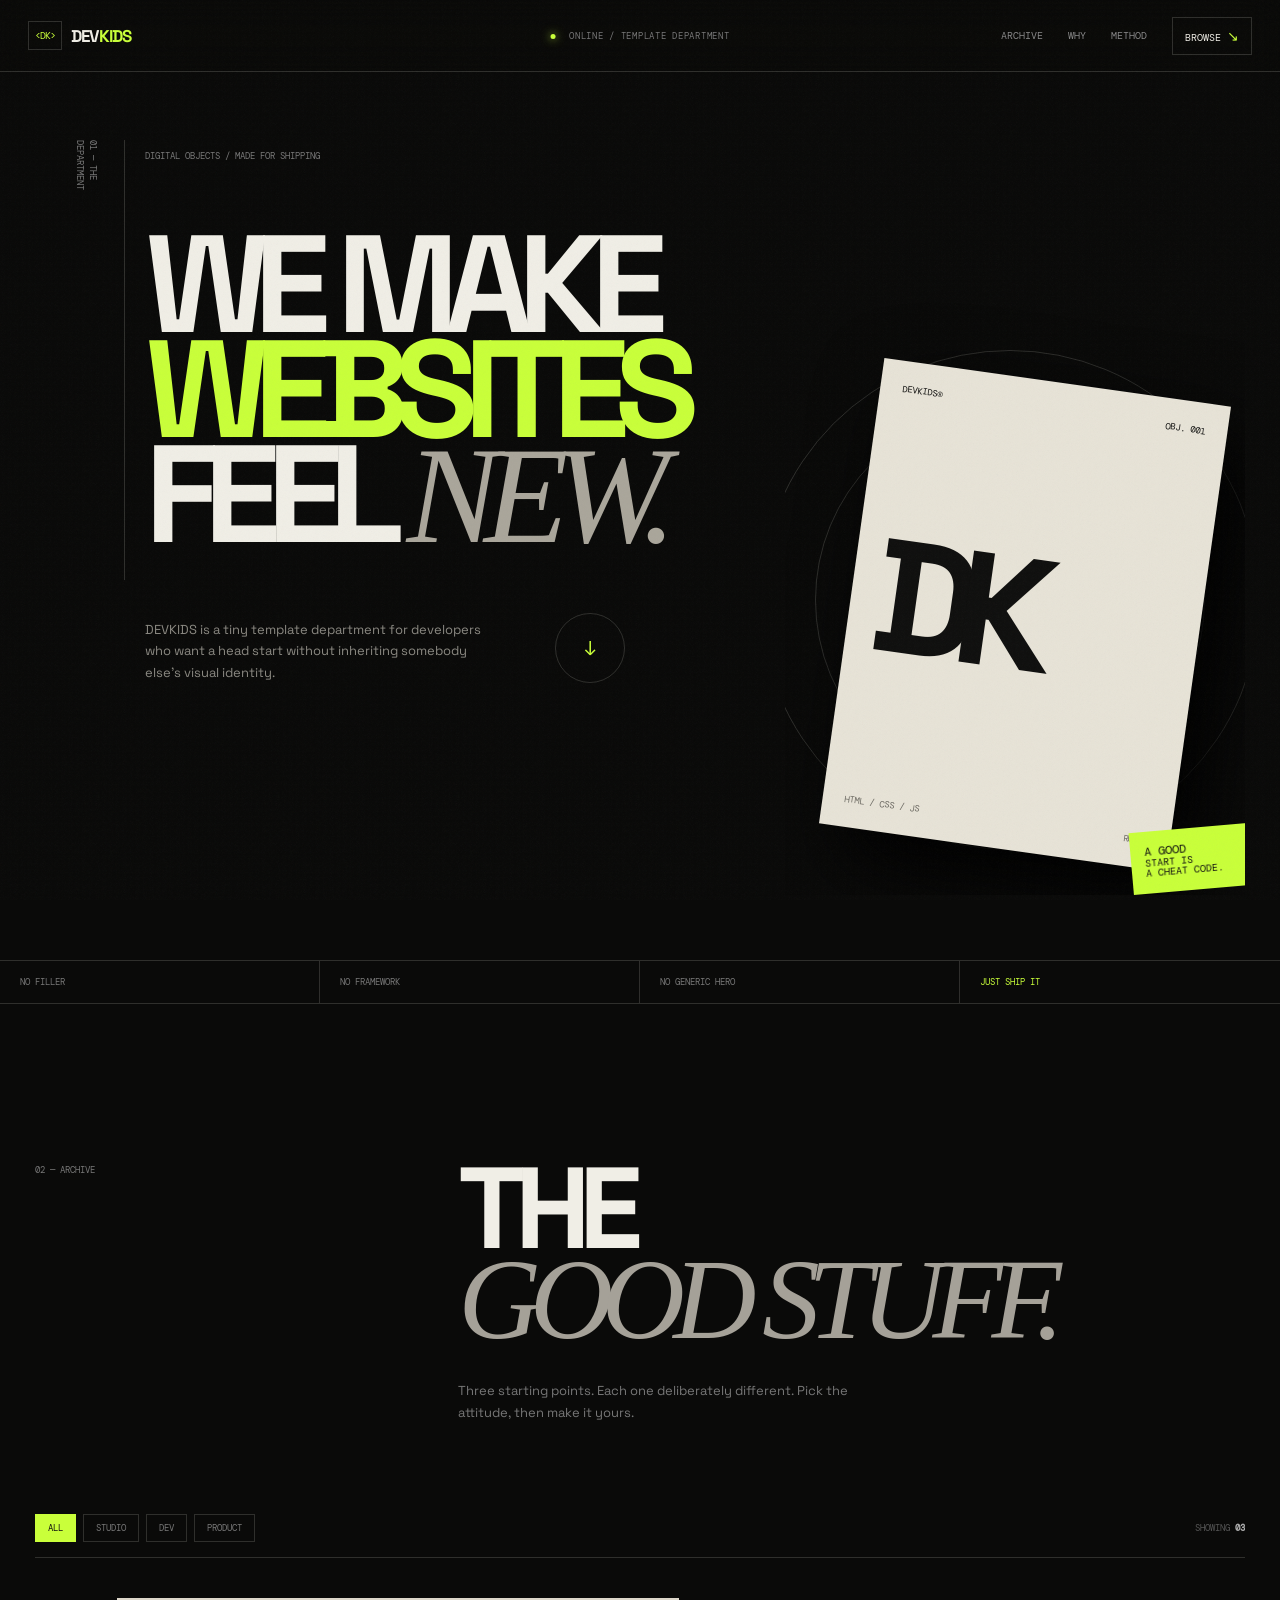
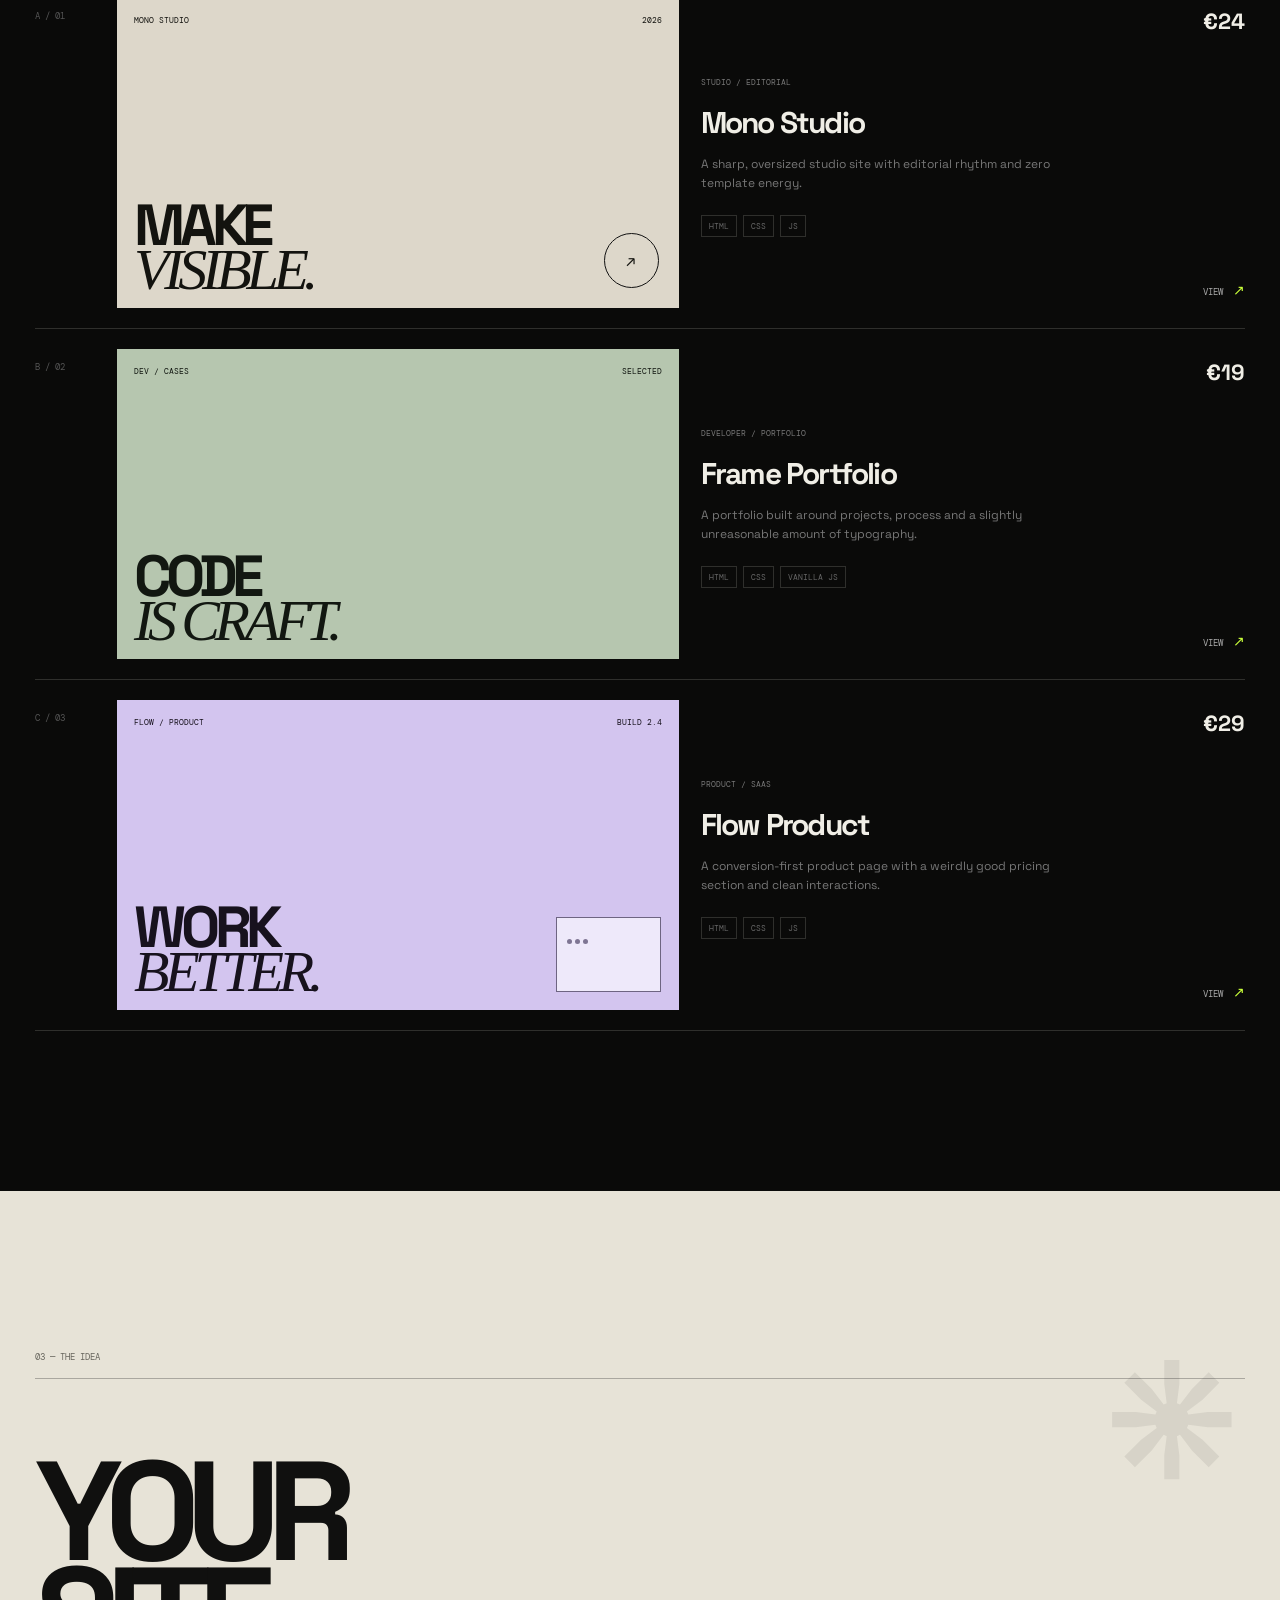
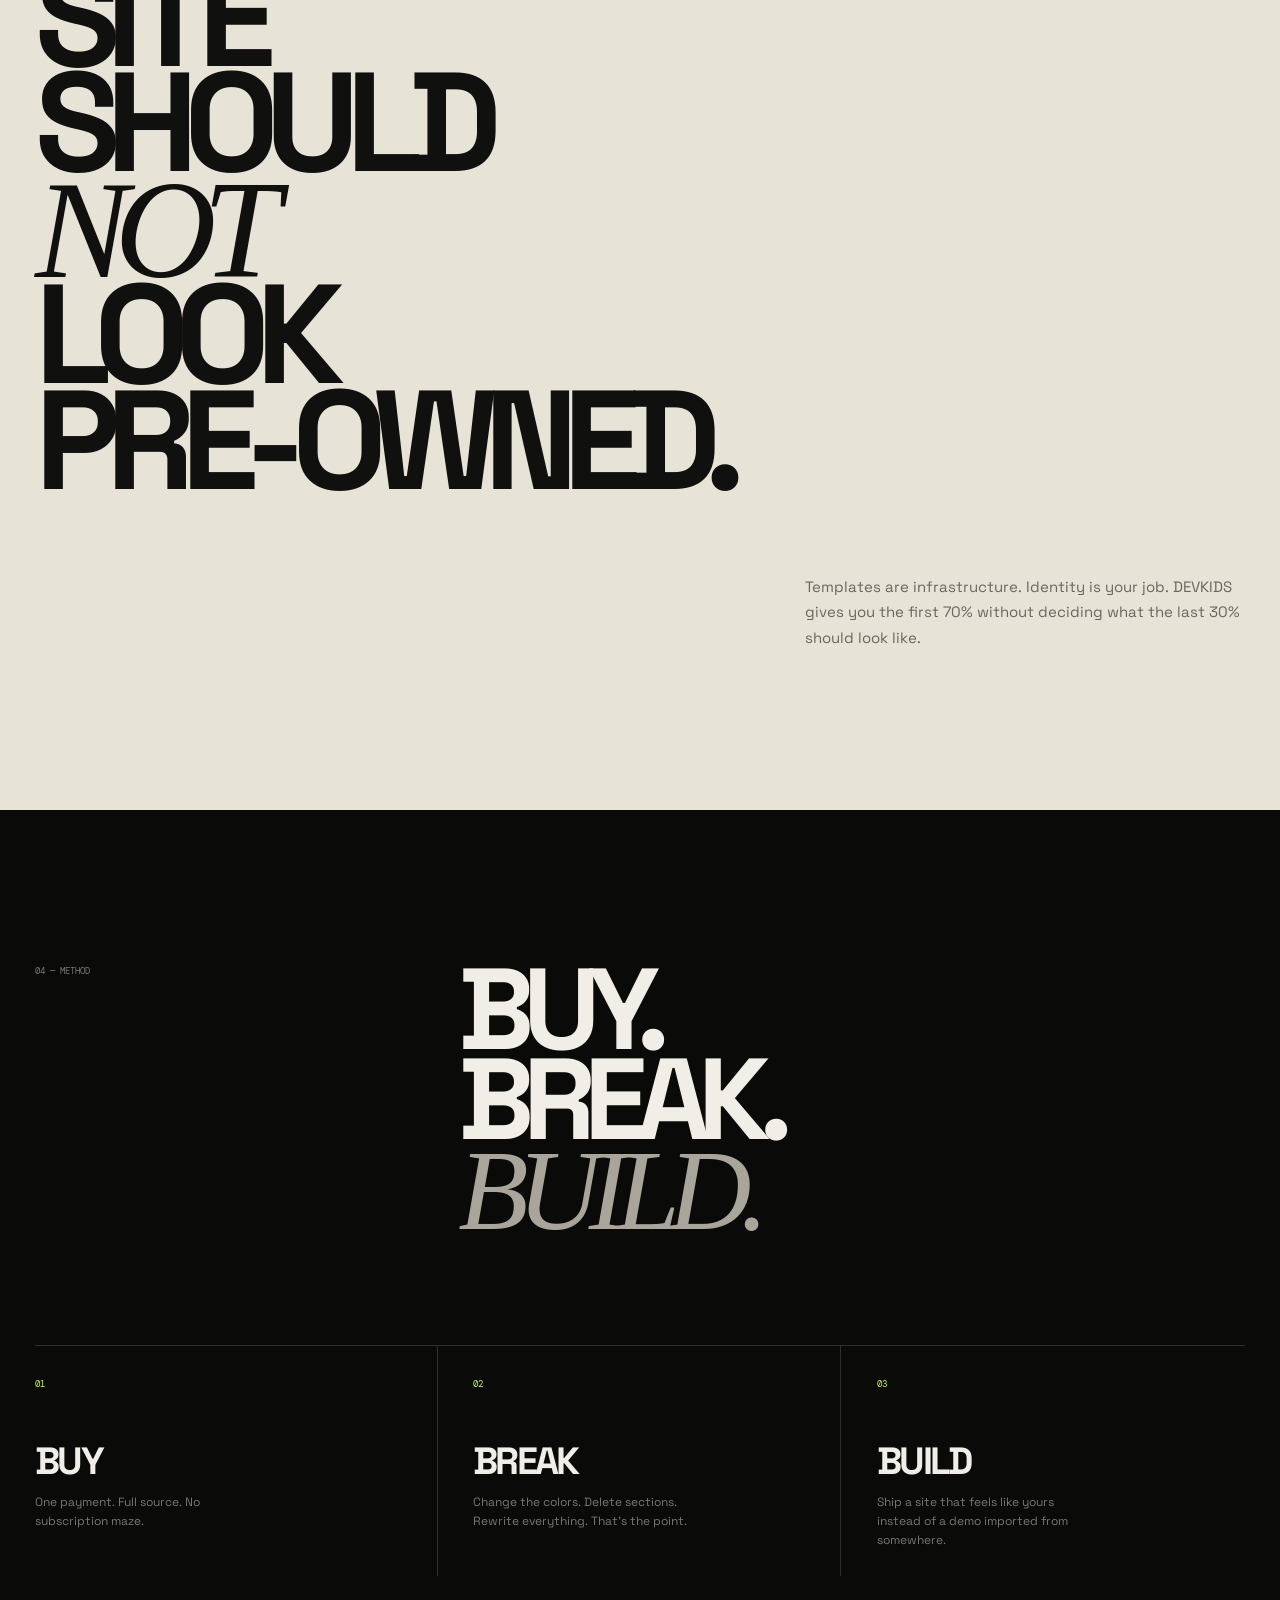
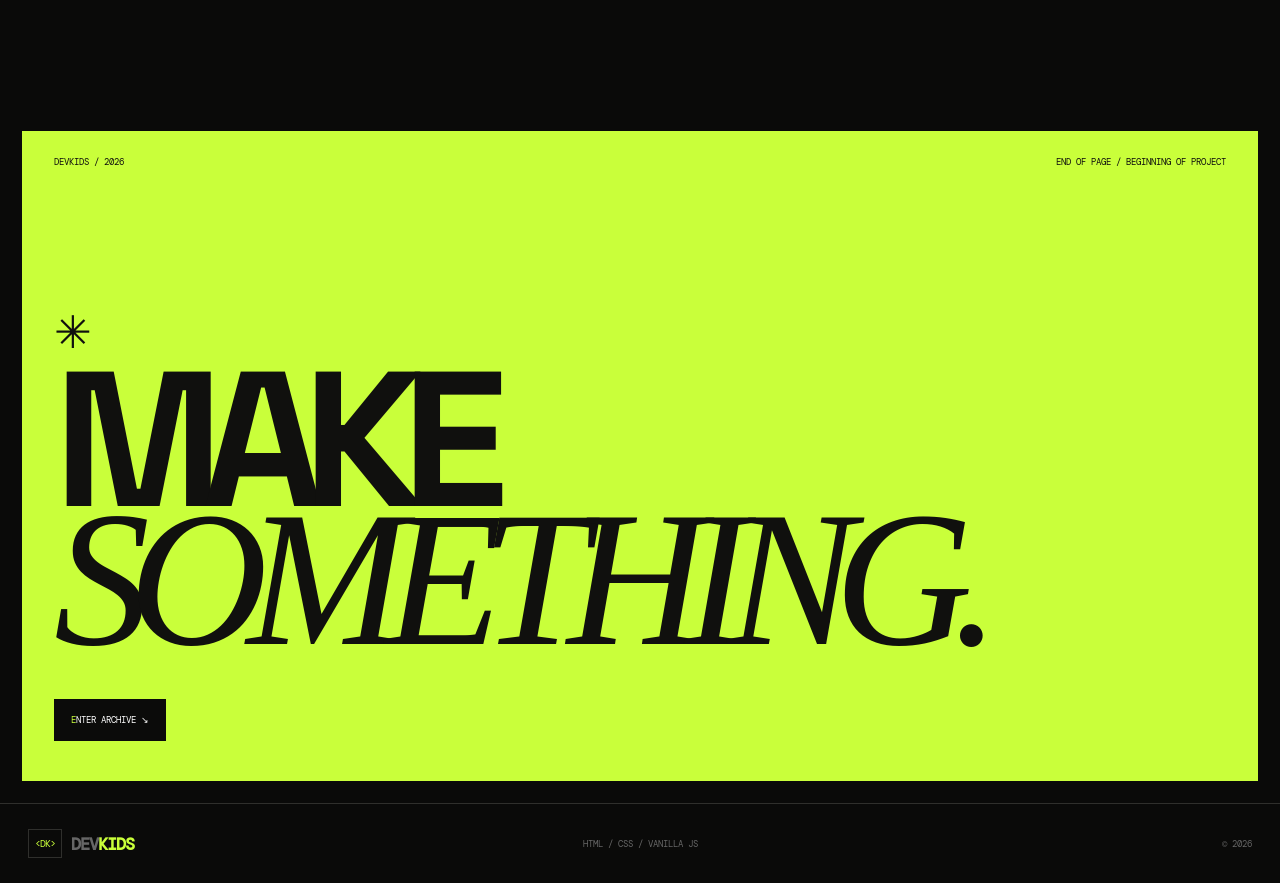
==== index.html @ 5ca88a78 "Apply reveal animation to major page sections" ====
<!doctype html>
<html lang="de">
<head>
  <meta charset="utf-8">
  <meta name="viewport" content="width=device-width,initial-scale=1">
  <meta name="description" content="DEVKIDS — a collection of unusual, ready-to-ship web templates.">
  <meta name="theme-color" content="#0b0b0b">
  <title>DEVKIDS / Template Department</title>
  <link rel="stylesheet" href="style.css">
</head>
<body class="is-booting">
  <div class="page-intro" aria-hidden="true">
    <div class="intro-grid"></div>
    <div class="intro-word">DK</div>
    <div class="intro-line"></div>
    <div class="intro-status">INITIALIZING / 2026</div>
  </div>
  <div class="grain"></div>
  <header class="header">
    <a href="#top" class="brand" aria-label="DEVKIDS">
      <span class="brand-icon">&lt;DK&gt;</span>
      <span>DEV<span>KIDS</span></span>
    </a>
    <div class="header-status"><i></i> ONLINE / TEMPLATE DEPARTMENT</div>
    <button class="menu" aria-label="Menü" aria-expanded="false"><b></b><b></b></button>
    <nav>
      <a href="#archive">Archive</a>
      <a href="#idea">Why</a>
      <a href="#method">Method</a>
      <a class="nav-pill" href="#archive">Browse <span>↘</span></a>
    </nav>
  </header>

  <main id="top">
    <section class="opening">
      <div class="opening-rail">01 — THE<br>DEPARTMENT</div>
      <div class="opening-main">
        <div class="micro reveal">Digital objects / made for shipping</div>
        <h1 class="reveal">WE MAKE<br><span>WEBSITES</span><br>FEEL <em>NEW.</em></h1>
        <div class="opening-bottom reveal">
          <p>DEVKIDS is a tiny template department for developers who want a head start without inheriting somebody else's visual identity.</p>
          <a href="#archive" class="round-arrow" aria-label="Zum Archiv">↓</a>
        </div>
      </div>
      <div class="opening-object reveal">
        <div class="orbit orbit-one"></div><div class="orbit orbit-two"></div>
        <div class="object-card">
          <div class="object-top"><span>DEVKIDS®</span><span>OBJ. 001</span></div>
          <div class="object-symbol">DK</div>
          <div class="object-bottom"><span>HTML / CSS / JS</span><span>READY</span></div>
        </div>
        <span class="object-note">A GOOD<br>START IS<br>A CHEAT CODE.</span>
      </div>
    </section>

    <section class="manifesto-strip reveal">
      <div>NO FILLER</div><div>NO FRAMEWORK</div><div>NO GENERIC HERO</div><div>JUST SHIP IT</div>
    </section>

    <section id="archive" class="archive">
      <div class="archive-head reveal">
        <div class="archive-id">02 — ARCHIVE</div>
        <div><h2>THE<br><em>GOOD STUFF.</em></h2><p>Three starting points. Each one deliberately different. Pick the attitude, then make it yours.</p></div>
      </div>

      <div class="archive-tools reveal">
        <div class="filter-tabs">
          <button class="filter active" data-filter="all">All</button>
          <button class="filter" data-filter="studio">Studio</button>
          <button class="filter" data-filter="dev">Dev</button>
          <button class="filter" data-filter="product">Product</button>
        </div>
        <span class="result-count">SHOWING <b id="count">03</b></span>
      </div>

      <div class="specimen-list">
        <article class="specimen reveal" data-category="studio">
          <div class="specimen-no">A / 01</div>
          <div class="specimen-art art-01">
            <div class="art-ui"><span>MONO STUDIO</span><span>2026</span></div>
            <strong>MAKE<br><i>VISIBLE.</i></strong>
            <div class="art-circle">↗</div>
          </div>
          <div class="specimen-info">
            <span class="category">STUDIO / EDITORIAL</span>
            <h3>Mono Studio</h3>
            <p>A sharp, oversized studio site with editorial rhythm and zero template energy.</p>
            <div class="tech"><span>HTML</span><span>CSS</span><span>JS</span></div>
          </div>
          <div class="specimen-buy"><strong>€24</strong><a href="#" class="view-link">VIEW <span>↗</span></a></div>
        </article>

        <article class="specimen reveal" data-category="dev">
          <div class="specimen-no">B / 02</div>
          <div class="specimen-art art-02">
            <div class="art-ui"><span>DEV / CASES</span><span>SELECTED</span></div>
            <strong>CODE<br><i>IS CRAFT.</i></strong>
            <div class="art-lines"></div>
          </div>
          <div class="specimen-info">
            <span class="category">DEVELOPER / PORTFOLIO</span>
            <h3>Frame Portfolio</h3>
            <p>A portfolio built around projects, process and a slightly unreasonable amount of typography.</p>
            <div class="tech"><span>HTML</span><span>CSS</span><span>VANILLA JS</span></div>
          </div>
          <div class="specimen-buy"><strong>€19</strong><a href="#" class="view-link">VIEW <span>↗</span></a></div>
        </article>

        <article class="specimen reveal" data-category="product">
          <div class="specimen-no">C / 03</div>
          <div class="specimen-art art-03">
            <div class="art-ui"><span>FLOW / PRODUCT</span><span>BUILD 2.4</span></div>
            <strong>WORK<br><i>BETTER.</i></strong>
            <div class="art-window"><span></span><span></span><span></span></div>
          </div>
          <div class="specimen-info">
            <span class="category">PRODUCT / SAAS</span>
            <h3>Flow Product</h3>
            <p>A conversion-first product page with a weirdly good pricing section and clean interactions.</p>
            <div class="tech"><span>HTML</span><span>CSS</span><span>JS</span></div>
          </div>
          <div class="specimen-buy"><strong>€29</strong><a href="#" class="view-link">VIEW <span>↗</span></a></div>
        </article>
      </div>
    </section>

    <section id="idea" class="idea reveal">
      <div class="idea-label">03 — THE IDEA</div>
      <div class="idea-copy">
        <span class="giant-mark">*</span>
        <h2>YOUR<br>SITE<br>SHOULD<br><em>NOT</em><br>LOOK<br>PRE-OWNED.</h2>
        <p>Templates are infrastructure. Identity is your job. DEVKIDS gives you the first 70% without deciding what the last 30% should look like.</p>
      </div>
    </section>

    <section id="method" class="method">
      <div class="method-head reveal"><span>04 — METHOD</span><h2>BUY.<br>BREAK.<br><em>BUILD.</em></h2></div>
      <div class="method-grid">
        <div class="method-item reveal"><span>01</span><h3>BUY</h3><p>One payment. Full source. No subscription maze.</p></div>
        <div class="method-item reveal"><span>02</span><h3>BREAK</h3><p>Change the colors. Delete sections. Rewrite everything. That's the point.</p></div>
        <div class="method-item reveal"><span>03</span><h3>BUILD</h3><p>Ship a site that feels like yours instead of a demo imported from somewhere.</p></div>
      </div>
    </section>

    <section class="last-call reveal">
      <div class="last-top"><span>DEVKIDS / 2026</span><span>END OF PAGE / BEGINNING OF PROJECT</span></div>
      <div class="last-content"><span class="last-star">✳</span><h2>MAKE<br><em>SOMETHING.</em></h2><a href="#archive">ENTER ARCHIVE ↘</a></div>
    </section>
  </main>

  <footer>
    <a href="#top" class="brand"><span class="brand-icon">&lt;DK&gt;</span><span>DEV<span>KIDS</span></span></a>
    <span>HTML / CSS / VANILLA JS</span>
    <span>© 2026</span>
  </footer>
  <script src="script.js"></script>
</body>
</html>
---- style.css ----
@import url('https://fonts.googleapis.com/css2?family=DM+Mono:wght@400;500&family=Space+Grotesk:wght@400;500;600;700&display=swap');
:root{--black:#0a0a09;--white:#f0eee6;--acid:#c9ff3a;--grey:#77766f;--line:rgba(240,238,230,.16);--paper:#e7e3d7}
*{box-sizing:border-box;margin:0;padding:0}html{scroll-behavior:smooth}body{background:var(--black);color:var(--white);font-family:"Space Grotesk",Arial,sans-serif;overflow-x:hidden}::selection{background:var(--acid);color:#080808}a{text-decoration:none;color:inherit}button{font:inherit}
.grain{position:fixed;inset:0;pointer-events:none;z-index:100;opacity:.035;background-image:url("data:image/svg+xml,%3Csvg xmlns='http://www.w3.org/2000/svg' width='180' height='180'%3E%3Cfilter id='x'%3E%3CfeTurbulence baseFrequency='.85' numOctaves='4' stitchTiles='stitch'/%3E%3C/filter%3E%3Crect width='100%25' height='100%25' filter='url(%23x)'/%3E%3C/svg%3E")}
.header{height:72px;position:fixed;top:0;left:0;right:0;z-index:50;display:flex;align-items:center;justify-content:space-between;padding:0 28px;border-bottom:1px solid var(--line);background:rgba(10,10,9,.8);backdrop-filter:blur(16px)}
.brand{display:flex;align-items:center;gap:9px;font-weight:700;font-size:17px;letter-spacing:-.06em}.brand>span>span{color:var(--acid)}.brand-icon{font:10px "DM Mono",monospace;color:var(--acid);border:1px solid var(--line);padding:7px 6px}
.header-status{position:absolute;left:50%;transform:translateX(-50%);font:9px "DM Mono",monospace;color:#777;letter-spacing:.08em}.header-status i{display:inline-block;width:5px;height:5px;border-radius:50%;background:var(--acid);box-shadow:0 0 10px var(--acid);margin-right:8px}
nav{display:flex;gap:25px;align-items:center;font:10px "DM Mono",monospace;text-transform:uppercase}nav a:not(.nav-pill){color:#888}nav a:hover{color:#fff}.nav-pill{border:1px solid var(--line);padding:9px 12px}.nav-pill span{color:var(--acid);font-size:14px}.menu{display:none;background:none;border:0}.menu b{display:block;width:25px;height:1px;background:#fff;margin:6px}
.opening{min-height:960px;max-width:1450px;margin:auto;padding:140px 35px 65px;display:grid;grid-template-columns:90px 1fr 460px;gap:20px;position:relative}
.opening-rail{font:9px/1.5 "DM Mono",monospace;color:#777;writing-mode:vertical-rl;border-right:1px solid var(--line);padding-right:25px;height:440px}
.opening-main{position:relative;z-index:3}.micro{font:9px "DM Mono",monospace;text-transform:uppercase;color:#777;margin:10px 0 70px}.opening h1{font-size:clamp(80px,10.8vw,175px);line-height:.76;letter-spacing:-.105em;font-weight:700}.opening h1 span{color:var(--acid)}.opening h1 em{font-family:Georgia,serif;font-weight:400;color:#aaa69b}.opening-bottom{display:flex;align-items:flex-end;gap:50px;margin-top:65px}.opening-bottom p{max-width:360px;color:#8b8982;font-size:13px;line-height:1.65}.round-arrow{width:70px;height:70px;border:1px solid var(--line);border-radius:50%;display:grid;place-items:center;color:var(--acid);font-size:20px;transition:.3s}.round-arrow:hover{background:var(--acid);color:#111;transform:rotate(-20deg)}
.opening-object{position:relative;align-self:end;height:610px}.object-card{position:absolute;width:350px;height:470px;right:45px;bottom:45px;background:var(--paper);color:#10100f;padding:22px;display:flex;flex-direction:column;justify-content:space-between;transform:rotate(8deg);box-shadow:25px 30px 80px #000;transition:transform .5s}.opening-object:hover .object-card{transform:rotate(2deg) translateY(-10px)}.object-top,.object-bottom{display:flex;justify-content:space-between;font:9px "DM Mono",monospace}.object-bottom{color:#6c6a62}.object-symbol{font-size:160px;font-weight:700;line-height:.75;letter-spacing:-.15em}.orbit{position:absolute;border:1px solid var(--line);border-radius:50%;left:30px;top:120px;animation:spin 16s linear infinite}.orbit-one{width:390px;height:390px}.orbit-two{width:500px;height:500px;left:-25px;top:65px;animation-direction:reverse;animation-duration:25s}.object-note{position:absolute;right:-5px;bottom:5px;background:var(--acid);color:#111;padding:14px;font:10px/1.05 "DM Mono",monospace;transform:rotate(-5deg);z-index:3}.object-note::first-line{font-size:12px}
@keyframes spin{to{transform:rotate(360deg)}}
.manifesto-strip{border-top:1px solid var(--line);border-bottom:1px solid var(--line);display:grid;grid-template-columns:repeat(4,1fr);font:9px "DM Mono",monospace;color:#777}.manifesto-strip div{padding:15px 20px;border-right:1px solid var(--line)}.manifesto-strip div:last-child{border:0;color:var(--acid)}
.archive{padding:160px 35px;max-width:1370px;margin:auto}.archive-head{display:grid;grid-template-columns:1fr 2fr;gap:30px}.archive-id{font:9px "DM Mono",monospace;color:#777}.archive-head h2{font-size:clamp(65px,9vw,130px);line-height:.78;letter-spacing:-.1em}.archive-head h2 em{font-family:Georgia,serif;font-weight:400;color:#a5a198}.archive-head p{color:#777;max-width:400px;margin-top:35px;font-size:13px;line-height:1.7}.archive-tools{display:flex;justify-content:space-between;align-items:center;margin:90px 0 20px;border-bottom:1px solid var(--line);padding-bottom:15px}.filter-tabs{display:flex;gap:7px}.filter{background:none;border:1px solid var(--line);color:#777;padding:7px 12px;font:9px "DM Mono",monospace;text-transform:uppercase;cursor:pointer}.filter.active,.filter:hover{background:var(--acid);border-color:var(--acid);color:#111}.result-count{font:9px "DM Mono",monospace;color:#555}.result-count b{color:#aaa}
.specimen{display:grid;grid-template-columns:60px 1.3fr 1fr 90px;gap:22px;padding:20px 0;border-bottom:1px solid var(--line);align-items:center;transition:.35s}.specimen:hover{padding-left:12px;background:rgba(255,255,255,.025)}.specimen.hidden{display:none}.specimen-no{font:9px "DM Mono",monospace;color:#555;align-self:start;padding-top:12px}
.specimen-art{height:310px;padding:17px;position:relative;overflow:hidden;display:flex;flex-direction:column;justify-content:space-between;transition:.4s}.specimen:hover .specimen-art{transform:rotate(-1deg) scale(.99)}.art-ui{display:flex;justify-content:space-between;font:8px "DM Mono",monospace}.specimen-art strong{font-size:58px;line-height:.75;letter-spacing:-.09em}.specimen-art strong i{font-family:Georgia,serif;font-weight:400}.art-01{background:#ddd7ca;color:#13130f}.art-02{background:#b6c6af;color:#121711}.art-03{background:#d3c5ef;color:#17121d}.art-circle{position:absolute;right:20px;bottom:20px;border:1px solid #111;border-radius:50%;width:55px;height:55px;display:grid;place-items:center}.art-lines{position:absolute;inset:0;background:linear-gradient(90deg,transparent 49.8%,rgba(0,0,0,.15) 50%,transparent 50.2%),linear-gradient(transparent 49.8%,rgba(0,0,0,.15) 50%,transparent 50.2%);background-size:70px 70px}.art-window{position:absolute;right:18px;bottom:18px;width:105px;height:75px;border:1px solid #6e6582;background:#eee9fa;padding:10px}.art-window span{display:inline-block;width:5px;height:5px;border-radius:50%;background:#7e7593;margin-right:3px}
.specimen-info{padding-right:30px}.category{font:8px "DM Mono",monospace;color:#777}.specimen-info h3{font-size:30px;letter-spacing:-.06em;margin:13px 0}.specimen-info p{font-size:12px;line-height:1.6;color:#777;max-width:350px}.tech{display:flex;gap:6px;margin-top:22px}.tech span{border:1px solid var(--line);padding:5px 7px;color:#666;font:8px "DM Mono",monospace}.specimen-buy{height:100%;display:flex;flex-direction:column;justify-content:space-between;align-items:flex-end;padding:9px 0}.specimen-buy strong{font-size:22px}.view-link{font:9px "DM Mono",monospace;color:#aaa}.view-link span{color:var(--acid);font-size:14px;margin-left:5px}
.idea{background:var(--paper);color:#10100f;padding:160px max(35px,calc((100vw - 1300px)/2));position:relative;overflow:hidden}.idea-label{font:9px "DM Mono",monospace;color:#68665e;border-bottom:1px solid #aaa79f;padding-bottom:15px}.idea-copy{position:relative;padding-top:80px}.giant-mark{position:absolute;right:0;top:10px;font-size:280px;line-height:.5;opacity:.07}.idea h2{font-size:clamp(70px,11vw,160px);line-height:.75;letter-spacing:-.1em}.idea h2 em{font-family:Georgia,serif;font-weight:400}.idea p{font-size:15px;line-height:1.7;color:#69665e;max-width:440px;margin:80px 0 0 auto}
.method{max-width:1370px;margin:auto;padding:155px 35px}.method-head{display:grid;grid-template-columns:1fr 2fr;gap:30px}.method-head>span{font:9px "DM Mono",monospace;color:#777}.method h2{font-size:clamp(65px,9vw,125px);line-height:.78;letter-spacing:-.1em}.method h2 em{font-family:Georgia,serif;font-weight:400;color:#aaa59a}.method-grid{display:grid;grid-template-columns:repeat(3,1fr);margin-top:110px;border-top:1px solid var(--line)}.method-item{padding:25px 35px 25px 0;border-right:1px solid var(--line);min-height:220px}.method-item:not(:first-child){padding-left:35px}.method-item:last-child{border:0}.method-item>span{font:9px "DM Mono",monospace;color:var(--acid)}.method-item h3{font-size:38px;margin:45px 0 8px;letter-spacing:-.07em}.method-item p{color:#777;font-size:12px;line-height:1.6;max-width:220px}
.last-call{margin:0 22px 22px;background:var(--acid);color:#10100e;min-height:650px;padding:25px 32px;position:relative;overflow:hidden}.last-top{display:flex;justify-content:space-between;font:9px "DM Mono",monospace}.last-content{position:absolute;left:32px;bottom:40px}.last-star{font-size:45px}.last-call h2{font-size:clamp(90px,15vw,215px);line-height:.72;letter-spacing:-.11em;margin:10px 0 50px}.last-call h2 em{font-family:Georgia,serif;font-weight:400}.last-content a{display:inline-block;background:#0b0b0a;color:#fff;padding:15px 17px;font:9px "DM Mono",monospace}.last-content a::first-letter{color:var(--acid)}
footer{border-top:1px solid var(--line);display:grid;grid-template-columns:1fr 1fr 1fr;padding:25px 28px;font:9px "DM Mono",monospace;color:#666;align-items:center}footer>span{text-align:center}footer>span:last-child{text-align:right}
.reveal{opacity:0;transform:translateY(24px);transition:opacity .8s ease,transform .8s ease}.reveal.visible{opacity:1;transform:none}
@media(pointer:fine){body::after{content:"";position:fixed;width:240px;height:240px;border-radius:50%;pointer-events:none;z-index:2;left:var(--mx,-300px);top:var(--my,-300px);transform:translate(-50%,-50%);background:radial-gradient(circle,rgba(201,255,58,.07),transparent 68%)}}
@media(max-width:900px){.header-status{display:none}.menu{display:block}.header nav{display:none}.header.open nav{position:absolute;top:72px;left:0;right:0;background:#0a0a09;border-bottom:1px solid var(--line);display:flex;flex-direction:column;align-items:flex-start;padding:20px 28px}.opening{grid-template-columns:55px 1fr;min-height:1000px}.opening-object{grid-column:2;position:absolute;right:0;bottom:90px;width:390px;height:490px;transform:scale(.8);transform-origin:right bottom}.opening h1{font-size:13vw}.specimen{grid-template-columns:35px 1fr 100px}.specimen-art{grid-column:2;height:270px}.specimen-info{grid-column:2}.specimen-buy{grid-column:3;grid-row:1 / span 2}.archive-head,.method-head{grid-template-columns:1fr}.idea{padding-left:35px;padding-right:35px}.method-grid{grid-template-columns:1fr}.method-item{border-right:0;border-bottom:1px solid var(--line);padding-left:0!important}.method-item:last-child{border-bottom:0}}
@media(max-width:600px){.header{padding:0 17px}.opening{padding:110px 17px 40px;grid-template-columns:1fr;min-height:930px}.opening-rail{display:none}.opening h1{font-size:20vw}.micro{margin-bottom:55px}.opening-bottom{margin-top:50px;gap:20px}.opening-bottom p{font-size:12px}.round-arrow{width:58px;height:58px;flex:0 0 auto}.opening-object{right:-65px;bottom:65px;transform:scale(.58)}.manifesto-strip{grid-template-columns:1fr 1fr}.manifesto-strip div{border-bottom:1px solid var(--line)}.archive{padding:105px 17px}.archive-head h2{font-size:20vw}.archive-tools{margin-top:65px}.filter{padding:7px 9px}.specimen{grid-template-columns:25px 1fr}.specimen-art{grid-column:2;height:225px}.specimen-info{grid-column:2;padding:15px 0 0}.specimen-buy{grid-column:2;grid-row:auto;display:flex;flex-direction:row;align-items:center;padding:17px 0}.specimen-buy a{margin-left:auto}.specimen-art strong{font-size:44px}.idea{padding:100px 17px}.idea h2{font-size:19vw}.idea p{margin-top:55px}.method{padding:100px 17px}.method h2{font-size:20vw}.method-grid{margin-top:70px}.last-call{margin:0 10px 10px;min-height:540px;padding:20px 17px}.last-top{font-size:7px}.last-content{left:17px;bottom:30px}.last-call h2{font-size:22vw}.last-star{font-size:30px}footer{grid-template-columns:1fr;gap:17px;padding:25px 17px}footer>span{text-align:left}footer>span:last-child{text-align:left}}


/* cinematic entrance */
body{transition:background-color .2s ease}
.page-intro{position:fixed;inset:0;z-index:200;background:#0a0a09;color:var(--white);display:grid;place-items:center;overflow:hidden;transition:opacity 1s cubic-bezier(.22,1,.36,1),visibility 1s}
.intro-grid{position:absolute;inset:0;background-image:linear-gradient(var(--line) 1px,transparent 1px),linear-gradient(90deg,var(--line) 1px,transparent 1px);background-size:70px 70px;opacity:.18;transform:scale(1.2)}
.intro-word{font-size:clamp(150px,28vw,430px);font-weight:700;letter-spacing:-.14em;line-height:.7;color:var(--acid);transform:scale(1.35);filter:blur(22px);opacity:0;animation:introWord 1.45s cubic-bezier(.16,1,.3,1) .05s forwards}
.intro-line{position:absolute;width:0;height:1px;background:var(--acid);left:0;top:50%;animation:introLine 1.1s cubic-bezier(.77,0,.18,1) .25s forwards}
.intro-status{position:absolute;bottom:30px;left:30px;font:9px "DM Mono",monospace;color:#777;letter-spacing:.1em;opacity:0;animation:introStatus .7s ease .45s forwards}
body.is-booting>main,body.is-booting>header,body.is-booting>footer{opacity:0;filter:blur(34px);transform:scale(1.08);transform-origin:50% 40%}
body.is-ready>main,body.is-ready>header,body.is-ready>footer{opacity:1;filter:blur(0);transform:scale(1);transition:opacity 1.35s cubic-bezier(.16,1,.3,1),filter 1.55s cubic-bezier(.16,1,.3,1),transform 1.65s cubic-bezier(.16,1,.3,1)}
body.is-ready .page-intro{opacity:0;visibility:hidden;pointer-events:none}
@keyframes introWord{0%{opacity:0;transform:scale(1.35);filter:blur(22px)}45%{opacity:1;filter:blur(5px)}100%{opacity:1;transform:scale(1);filter:blur(0)}}
@keyframes introLine{0%{width:0;opacity:0}30%{opacity:1}100%{width:100%;opacity:.7}}
@keyframes introStatus{to{opacity:1}}
@media(prefers-reduced-motion:reduce){
  .page-intro,.intro-word,.intro-line,.intro-status{animation:none!important;transition:none!important}
  .intro-word{opacity:1;transform:none;filter:none}.intro-line{width:100%;opacity:.7}
  body.is-booting>main,body.is-booting>header,body.is-booting>footer{opacity:1;filter:none;transform:none}
}

/* scroll reveal: blur + depth + soft mask */
.reveal{opacity:0;transform:translate3d(0,90px,0) scale(.94);filter:blur(28px) brightness(.7);clip-path:inset(10% 0 0 0);will-change:opacity,transform,filter,clip-path;transition:opacity 1.15s cubic-bezier(.16,1,.3,1),transform 1.25s cubic-bezier(.16,1,.3,1),filter 1.35s cubic-bezier(.16,1,.3,1),clip-path 1.25s cubic-bezier(.16,1,.3,1)}
.reveal.visible{opacity:1;transform:translate3d(0,0,0) scale(1);filter:blur(0) brightness(1);clip-path:inset(0 0 0 0)}
@media(prefers-reduced-motion:reduce){.reveal,.reveal.visible{opacity:1;transform:none;filter:none;clip-path:none;transition:none}}
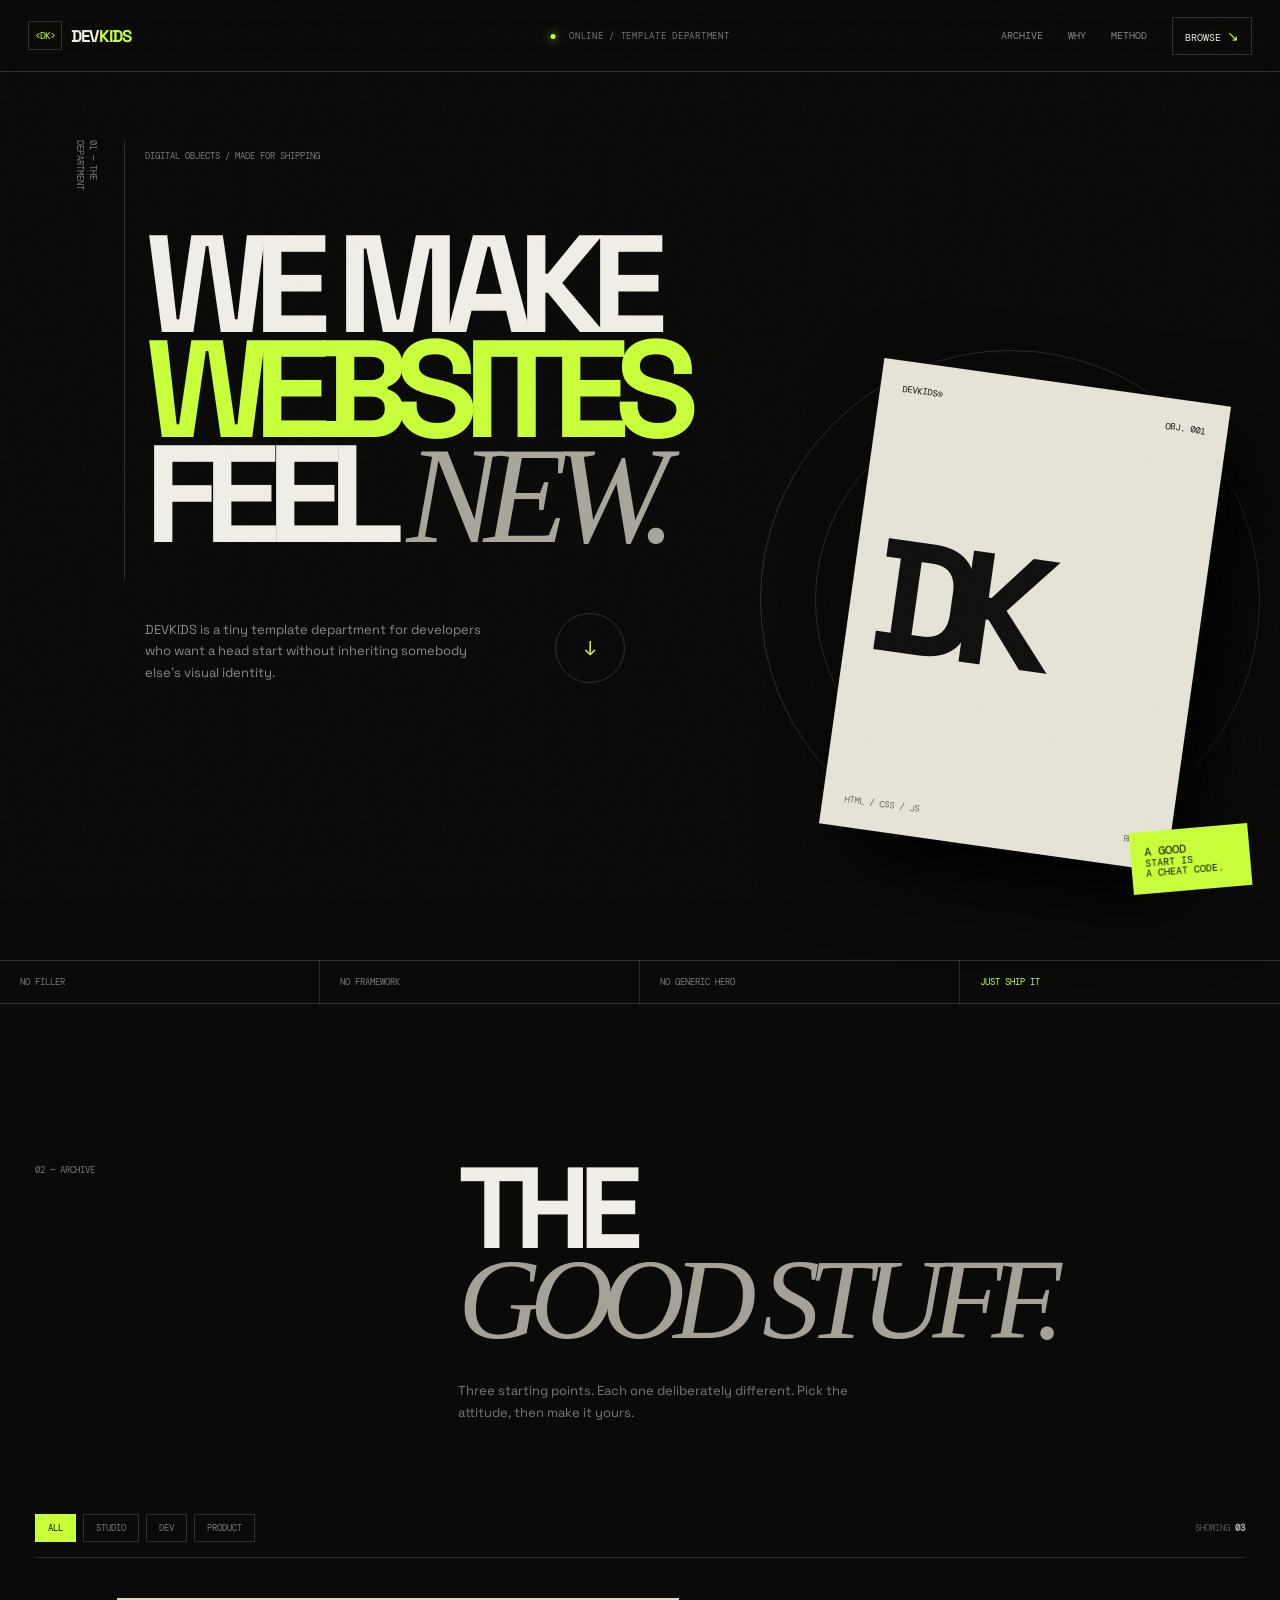
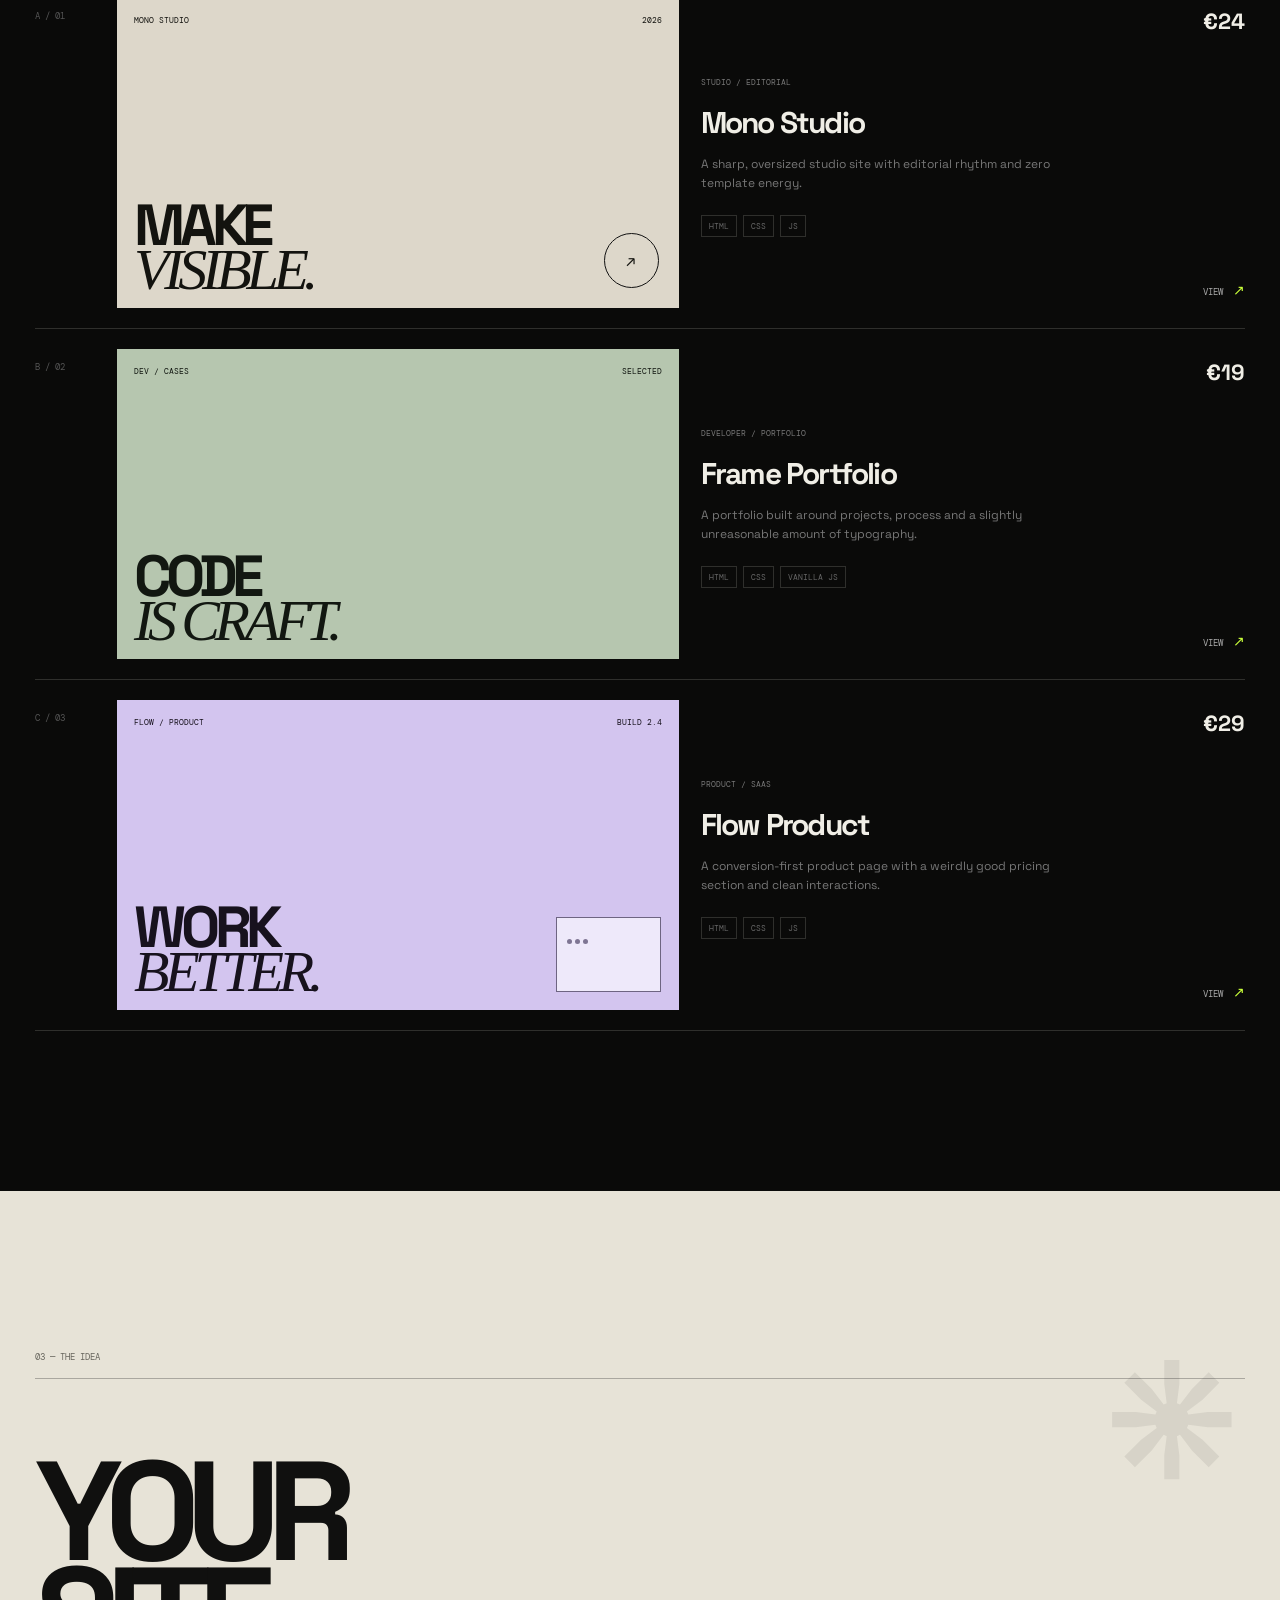
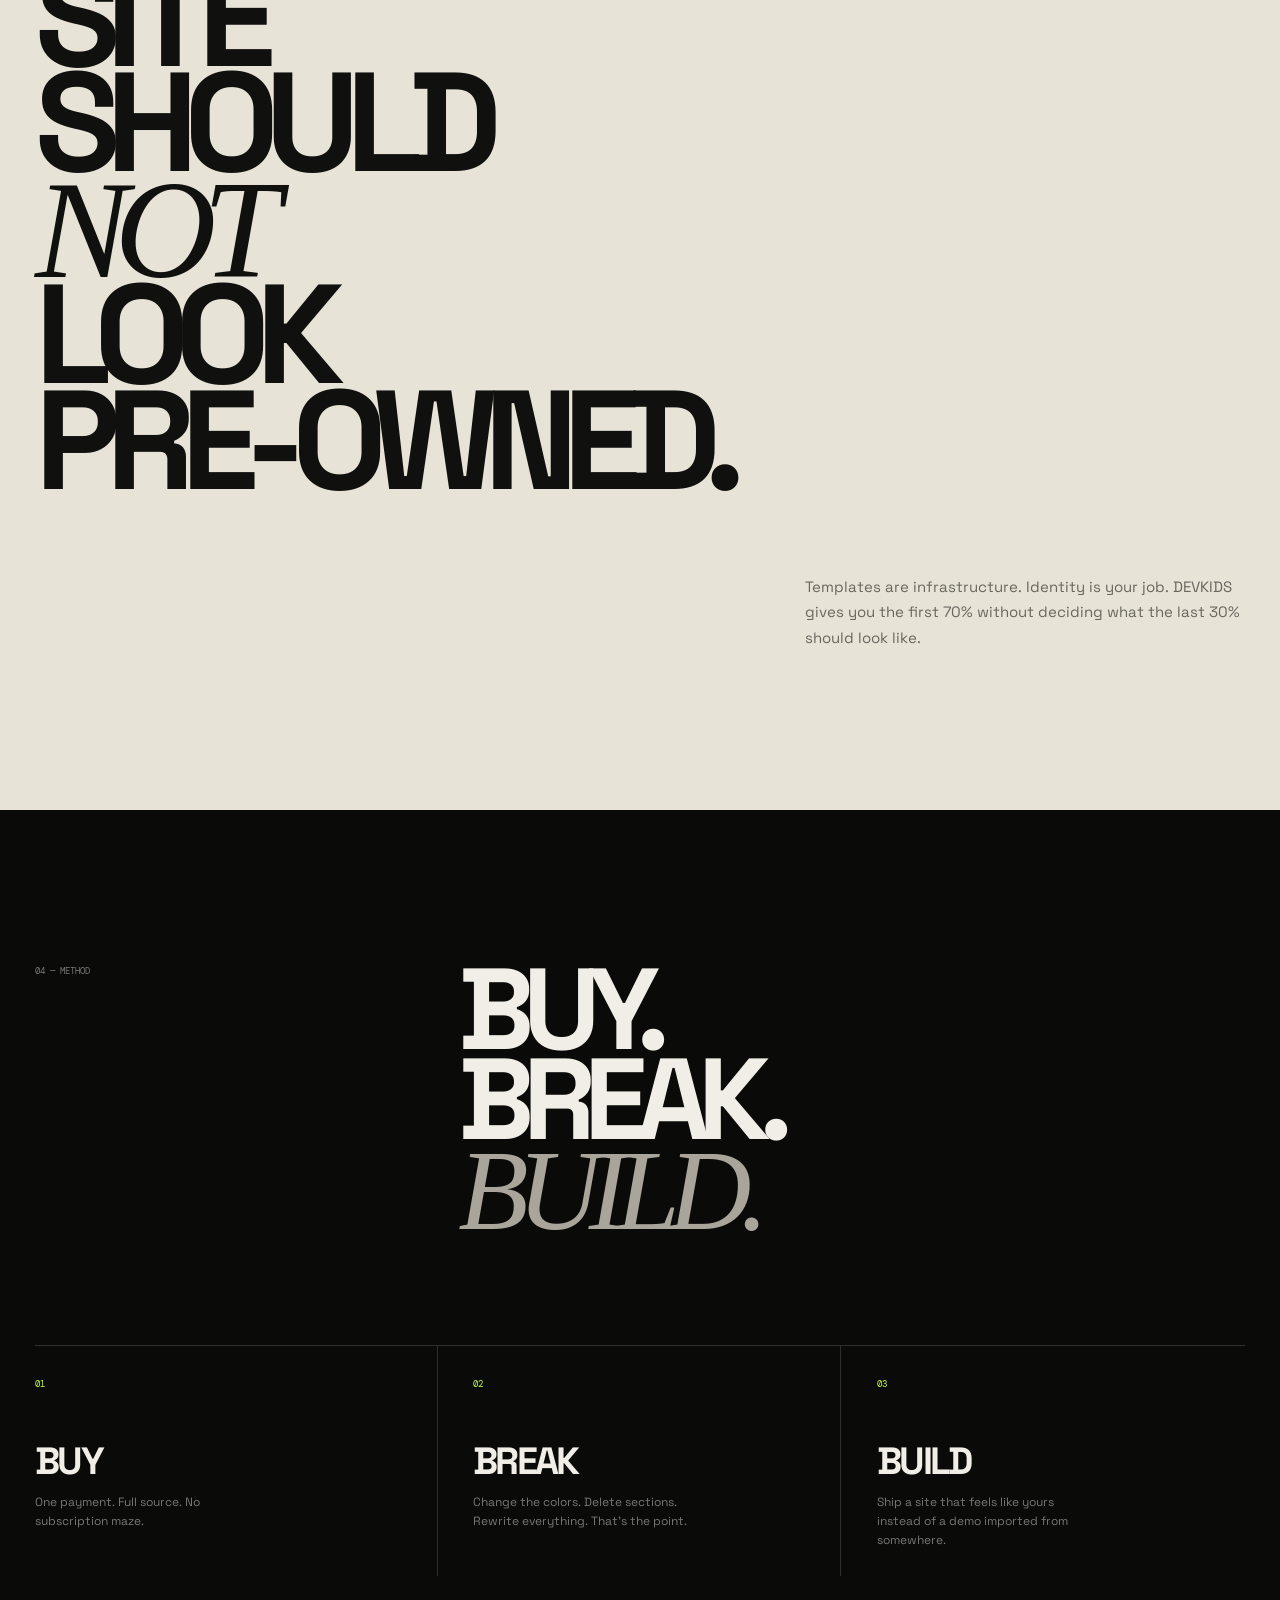
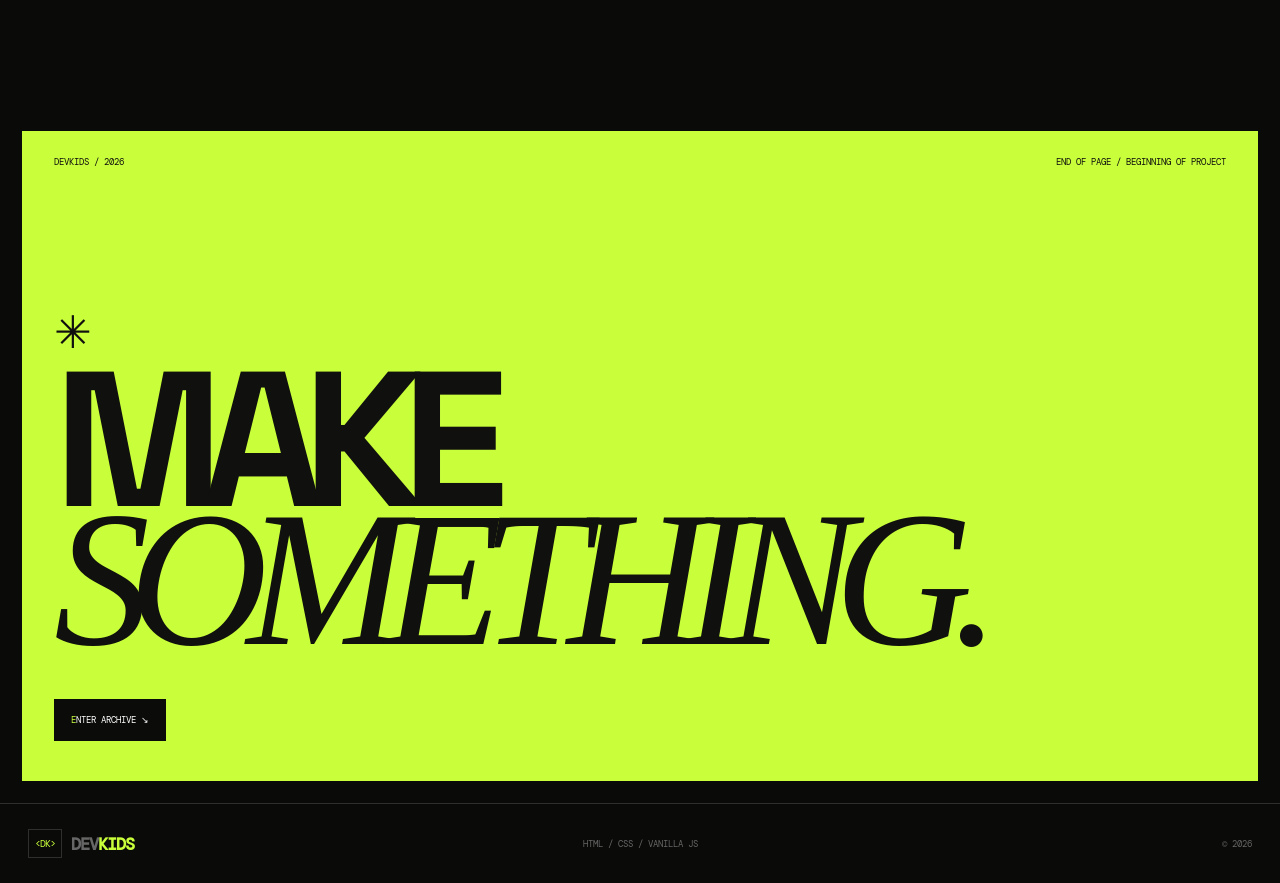
==== commit 520557bc: "Bust stylesheet cache after blur removal" ====
--- a/index.html
+++ b/index.html
@@ -6,7 +6,7 @@
   <meta name="description" content="DEVKIDS — a collection of unusual, ready-to-ship web templates.">
   <meta name="theme-color" content="#0b0b0b">
   <title>DEVKIDS / Template Department</title>
-  <link rel="stylesheet" href="style.css">
+  <link rel="stylesheet" href="style.css?v=20261006-2">
 </head>
 <body class="is-booting">
   <div class="page-intro" aria-hidden="true">
@@ -153,6 +153,6 @@
     <span>HTML / CSS / VANILLA JS</span>
     <span>© 2026</span>
   </footer>
-  <script src="script.js"></script>
+  <script src="script.js?v=20261006-3"></script>
 </body>
 </html>
--- a/style.css
+++ b/style.css
@@ -49,3 +49,496 @@
 .reveal{opacity:0;transform:translate3d(0,90px,0) scale(.94);filter:blur(28px) brightness(.7);clip-path:inset(10% 0 0 0);will-change:opacity,transform,filter,clip-path;transition:opacity 1.15s cubic-bezier(.16,1,.3,1),transform 1.25s cubic-bezier(.16,1,.3,1),filter 1.35s cubic-bezier(.16,1,.3,1),clip-path 1.25s cubic-bezier(.16,1,.3,1)}
 .reveal.visible{opacity:1;transform:translate3d(0,0,0) scale(1);filter:blur(0) brightness(1);clip-path:inset(0 0 0 0)}
 @media(prefers-reduced-motion:reduce){.reveal,.reveal.visible{opacity:1;transform:none;filter:none;clip-path:none;transition:none}}
+
+
+/* guaranteed cinematic reveal */
+html.cinematic-ready .reveal{
+  opacity:0;
+  visibility:hidden;
+  transform:translate3d(0,80px,0) scale(.94);
+  filter:blur(30px);
+}
+html.cinematic-ready .reveal.revealed{
+  visibility:visible;
+  animation:devkidsReveal 1.35s cubic-bezier(.16,1,.3,1) both;
+}
+@keyframes devkidsReveal{
+  0%{
+    opacity:0;
+    transform:translate3d(0,80px,0) scale(.94);
+    filter:blur(30px);
+  }
+  45%{
+    opacity:.72;
+    filter:blur(11px);
+  }
+  100%{
+    opacity:1;
+    transform:translate3d(0,0,0) scale(1);
+    filter:blur(0);
+  }
+}
+html.cinematic-ready .page-intro{
+  animation:introFadeOut 1.25s cubic-bezier(.16,1,.3,1) .15s both;
+}
+@keyframes introFadeOut{
+  0%{opacity:1;filter:blur(0);transform:scale(1)}
+  100%{opacity:0;filter:blur(18px);transform:scale(1.06);visibility:hidden}
+}
+@media(prefers-reduced-motion:reduce){
+  html.cinematic-ready .reveal,
+  html.cinematic-ready .reveal.revealed{
+    opacity:1;visibility:visible;transform:none;filter:none;animation:none;
+  }
+}
+
+
+/* mobile viewport lock */
+html{
+  width:100%;
+  max-width:100%;
+  overflow-x:clip;
+}
+body{
+  width:100%;
+  max-width:100%;
+  overflow-x:clip;
+}
+main,
+section,
+header,
+footer{
+  max-width:100%;
+}
+.opening,
+.opening-main,
+.archive,
+.archive-head,
+.method,
+.method-head,
+.specimen,
+.idea,
+.last-call{
+  min-width:0;
+}
+.opening-main{
+  overflow:visible;
+}
+@media(max-width:600px){
+  .opening{
+    width:100%;
+    max-width:100vw;
+    overflow:hidden;
+  }
+  .opening-main{
+    width:100%;
+    max-width:100%;
+    min-width:0;
+  }
+  .opening h1{
+    max-width:100%;
+    overflow-wrap:normal;
+    word-break:normal;
+  }
+  .opening-object{
+    max-width:100vw;
+    overflow:visible;
+    pointer-events:none;
+  }
+  .object-card{
+    max-width:350px;
+  }
+  .archive-head>div,
+  .specimen-info,
+  .method-head>h2,
+  .idea-copy{
+    min-width:0;
+  }
+  .last-call{
+    max-width:calc(100vw - 20px);
+  }
+}
+
+
+/* final mobile overflow fix */
+html,
+body{
+  width:100%;
+  max-width:100%;
+  overflow-x:hidden !important;
+}
+#top{
+  width:100%;
+  max-width:100%;
+  overflow-x:hidden;
+}
+@media(max-width:600px){
+  .opening{
+    width:100%;
+    max-width:100%;
+    min-width:0;
+    overflow-x:hidden;
+    overflow-y:visible;
+    display:block;
+    padding-left:17px;
+    padding-right:17px;
+  }
+  .opening-main{
+    width:100%;
+    max-width:100%;
+    min-width:0;
+    overflow:visible;
+  }
+  .opening h1{
+    width:100%;
+    max-width:100%;
+    min-width:0;
+    font-size:clamp(58px,13.5vw,92px);
+    line-height:.78;
+    letter-spacing:-.09em;
+    white-space:normal;
+    overflow-wrap:normal;
+  }
+  .opening-bottom{
+    width:100%;
+    max-width:100%;
+  }
+  .opening-object{
+    width:320px;
+    max-width:none;
+    right:-45px;
+  }
+  .manifesto-strip{
+    width:100%;
+    max-width:100%;
+  }
+  .archive,
+  .idea,
+  .method{
+    width:100%;
+    max-width:100%;
+    min-width:0;
+    overflow-x:hidden;
+  }
+  .archive-head h2,
+  .method h2,
+  .idea h2,
+  .last-call h2{
+    max-width:100%;
+    font-size:clamp(58px,16vw,105px);
+  }
+}
+
+
+
+/* clean iOS mobile layout */
+@media (max-width: 600px){
+  html{
+    width:100%;
+    max-width:100%;
+    overflow-x:hidden !important;
+  }
+
+  body{
+    width:100%;
+    max-width:100%;
+    margin:0;
+    overflow-x:hidden !important;
+    position:relative;
+  }
+
+  header.header{
+    width:100%;
+    max-width:100%;
+    left:0;
+    right:0;
+  }
+
+  main#top,
+  footer{
+    width:100%;
+    max-width:100%;
+    min-width:0;
+    overflow-x:hidden !important;
+  }
+
+  .opening{
+    width:100%;
+    max-width:100%;
+    min-width:0;
+    overflow-x:hidden;
+    overflow-y:visible;
+    display:block;
+  }
+
+  .opening-main{
+    width:100%;
+    max-width:100%;
+    min-width:0;
+    overflow:visible;
+  }
+
+  .opening h1{
+    width:100%;
+    max-width:100%;
+    min-width:0;
+    font-size:11vw !important;
+    line-height:.82 !important;
+    letter-spacing:-.07em !important;
+    white-space:normal;
+  }
+
+  .opening h1 span,
+  .opening h1 em{
+    display:inline-block;
+    max-width:100%;
+  }
+
+  .opening-object{
+    width:300px;
+    max-width:300px;
+    right:-35px;
+  }
+
+  .object-card{
+    width:300px;
+    max-width:300px;
+  }
+
+  .orbit-one{width:300px;height:300px}
+  .orbit-two{width:360px;height:360px;left:-25px}
+
+  .manifesto-strip,
+  .archive,
+  .idea,
+  .method,
+  .last-call{
+    width:100%;
+    max-width:100%;
+    min-width:0;
+    overflow-x:hidden;
+  }
+
+  .archive-head>div,
+  .specimen-info,
+  .method-head>h2,
+  .idea-copy{
+    min-width:0;
+    max-width:100%;
+  }
+
+  .last-call{
+    margin-left:10px;
+    margin-right:10px;
+    max-width:calc(100% - 20px);
+  }
+}
+
+@media (max-width:600px){
+  main#top{
+    contain:paint;
+  }
+}
+
+
+/* FINAL iOS SAFETY LAYER */
+@media (max-width:600px){
+  html{
+    overflow-x:hidden !important;
+    overscroll-behavior-x:none !important;
+  }
+
+  body{
+    overflow-x:hidden !important;
+    overscroll-behavior-x:none !important;
+  }
+
+  /* Animated decorative layers must never participate in the page bounds. */
+  .grain,
+  .page-intro,
+  .intro-grid,
+  .intro-line,
+  .orbit,
+  .object-note{
+    pointer-events:none;
+  }
+
+  .opening{
+    overflow:hidden !important;
+    clip-path:inset(0);
+  }
+
+  .opening-object{
+    overflow:hidden !important;
+    clip-path:inset(0);
+  }
+
+  .object-card{
+    max-width:100%;
+  }
+
+  /* Safari can expand the scrollable area from transformed children. */
+  .reveal,
+  .reveal.revealed{
+    transform:none !important;
+  }
+
+  .intro-grid{
+    transform:none !important;
+  }
+
+  .intro-word{
+    transform:none !important;
+  }
+
+  .orbit{
+    animation:none !important;
+  }
+
+  .last-call,
+  .idea{
+    overflow:hidden !important;
+  }
+}
+
+
+/* subtle mobile scroll reveal */
+@media (max-width:600px){
+  html.cinematic-ready .reveal{
+    opacity:0;
+    visibility:hidden;
+    transform:translate3d(0,28px,0) scale(.985) !important;
+    filter:blur(5px) !important;
+  }
+
+  html.cinematic-ready .reveal.revealed{
+    visibility:visible;
+    animation:devkidsMobileReveal .8s cubic-bezier(.16,1,.3,1) both;
+  }
+
+  @keyframes devkidsMobileReveal{
+    0%{
+      opacity:0;
+      transform:translate3d(0,28px,0) scale(.985) !important;
+      filter:blur(5px) !important;
+    }
+    55%{
+      opacity:.9;
+      filter:blur(1.5px) !important;
+    }
+    100%{
+      opacity:1;
+      transform:translate3d(0,0,0) scale(1) !important;
+      filter:blur(0) !important;
+    }
+  }
+}
+
+
+/* blur completely disabled */
+.page-intro,
+.intro-word,
+.reveal,
+.reveal.visible,
+.reveal.revealed,
+html.cinematic-ready .reveal,
+html.cinematic-ready .reveal.revealed{
+  filter:none !important;
+  backdrop-filter:none !important;
+  -webkit-filter:none !important;
+}
+
+body.is-booting>main,
+body.is-booting>header,
+body.is-booting>footer,
+body.is-ready>main,
+body.is-ready>header,
+body.is-ready>footer{
+  filter:none !important;
+}
+
+@media(max-width:600px){
+  html.cinematic-ready .reveal,
+  html.cinematic-ready .reveal.revealed{
+    filter:none !important;
+    transform:none !important;
+    opacity:1 !important;
+    visibility:visible !important;
+    animation:none !important;
+  }
+}
+
+
+/* FINAL: no blur, no cinematic overlay, normal document scrolling */
+html, body { overflow-x:hidden !important; overflow-y:auto !important; height:auto !important; min-height:100%; filter:none !important; -webkit-filter:none !important; }
+body, body.is-booting, body.is-ready,
+body.is-booting > main, body.is-booting > header, body.is-booting > footer,
+body.is-ready > main, body.is-ready > header, body.is-ready > footer {
+  filter:none !important; -webkit-filter:none !important; transform:none !important; opacity:1 !important;
+}
+.page-intro { display:none !important; filter:none !important; -webkit-filter:none !important; animation:none !important; }
+.intro-word,.intro-line,.intro-status,.intro-grid { filter:none !important; -webkit-filter:none !important; animation:none !important; }
+.reveal,.reveal.visible,.reveal.revealed,html.cinematic-ready .reveal,html.cinematic-ready .reveal.revealed {
+  opacity:1 !important; visibility:visible !important; transform:none !important; filter:none !important;
+  -webkit-filter:none !important; clip-path:none !important; animation:none !important; transition:none !important;
+}
+@media(max-width:600px){
+  html,body { overflow-x:hidden !important; overflow-y:auto !important; height:auto !important; }
+  main#top { contain:none !important; overflow-x:hidden !important; overflow-y:visible !important; }
+  .opening,.opening-object,.idea,.last-call { clip-path:none !important; }
+}
+
+
+/* HARD RESET: remove every content blur */
+html body main,
+html body main *,
+html body footer,
+html body footer *,
+html body header + main,
+html body header + main * {
+  filter: none !important;
+  -webkit-filter: none !important;
+  backdrop-filter: none !important;
+  -webkit-backdrop-filter: none !important;
+}
+
+html body main,
+html body footer {
+  opacity: 1 !important;
+  transform: none !important;
+  clip-path: none !important;
+  mask-image: none !important;
+  -webkit-mask-image: none !important;
+}
+
+html body .reveal,
+html body .reveal.visible,
+html body .reveal.revealed {
+  opacity: 1 !important;
+  visibility: visible !important;
+  transform: none !important;
+  filter: none !important;
+  -webkit-filter: none !important;
+  clip-path: none !important;
+  animation: none !important;
+  transition: none !important;
+}
+
+
+/* HARD RESET: no visual blur anywhere in the page content */
+html, body, body *, main, main * {
+  filter: none !important;
+  -webkit-filter: none !important;
+}
+.page-intro { display:none !important; }
+body.is-booting > main,
+body.is-booting > header,
+body.is-booting > footer,
+body.is-ready > main,
+body.is-ready > header,
+body.is-ready > footer {
+  opacity: 1 !important;
+  transform: none !important;
+  filter: none !important;
+  -webkit-filter: none !important;
+}
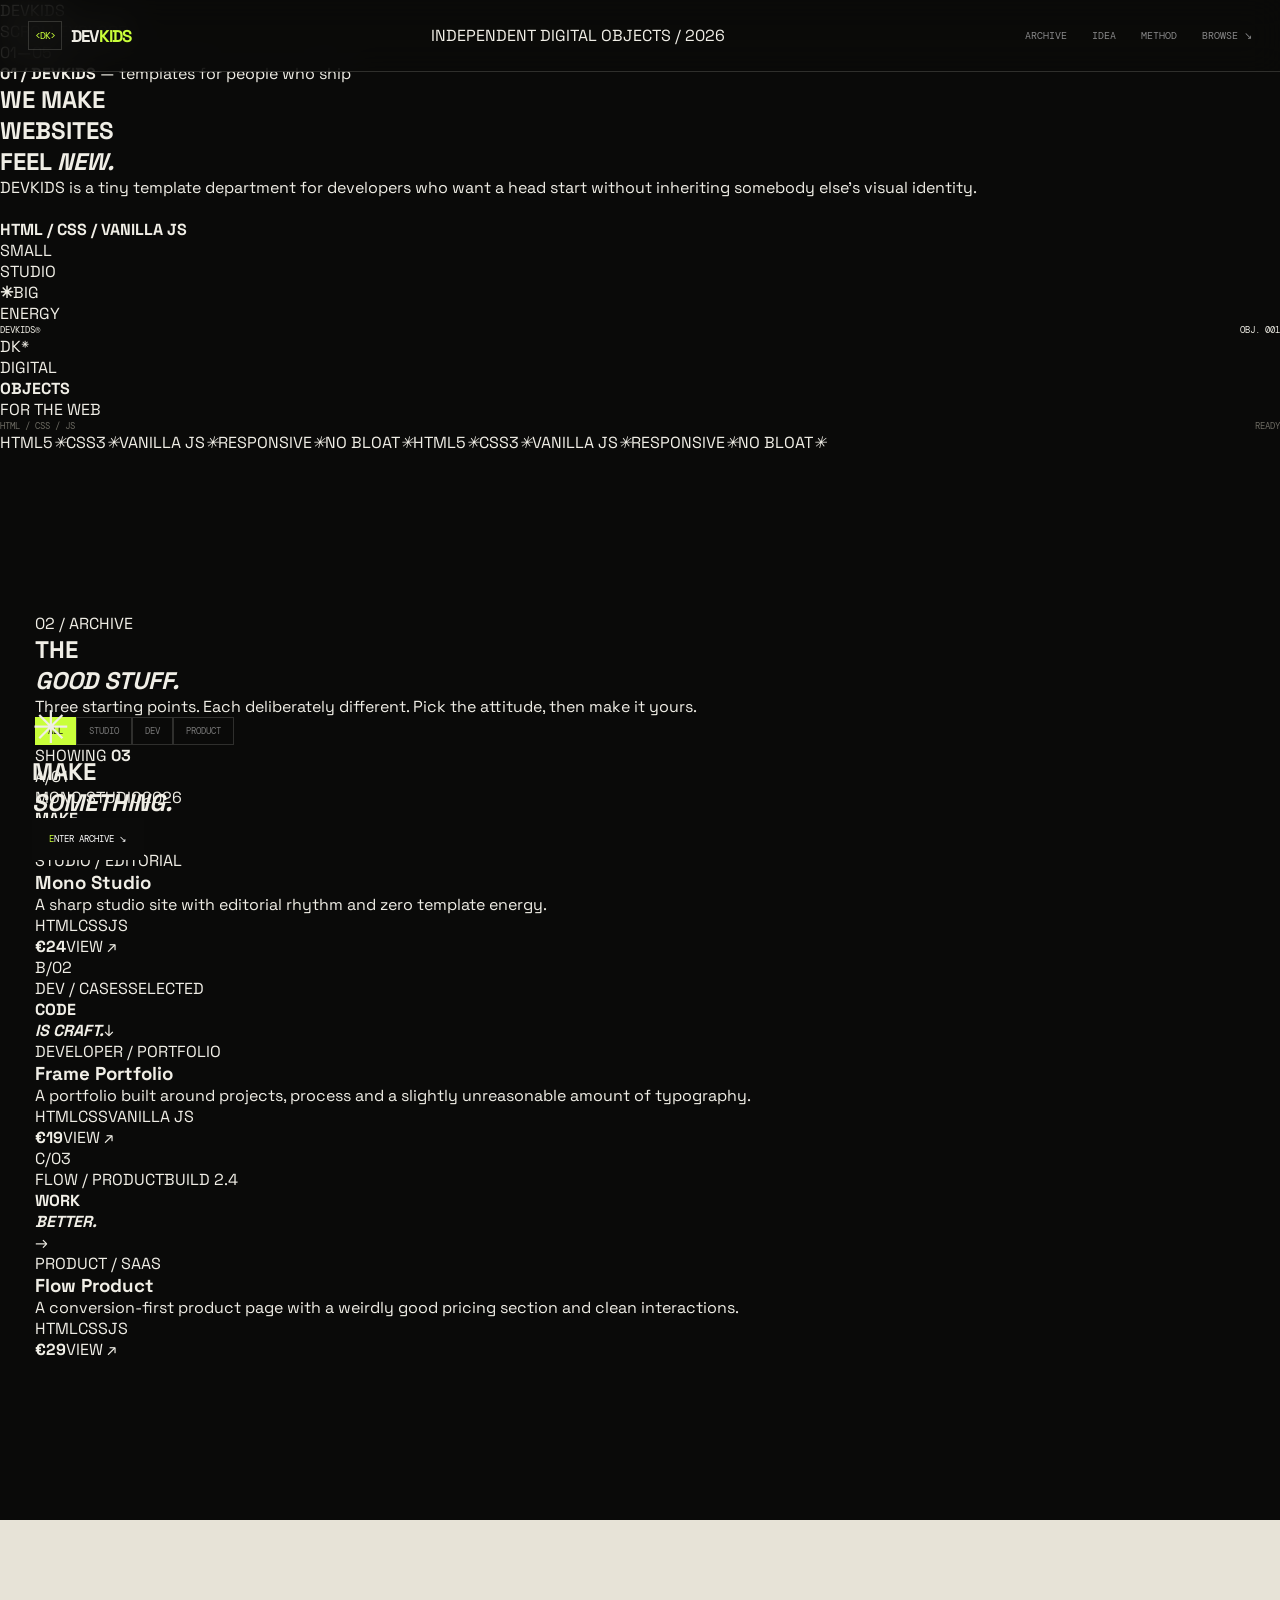
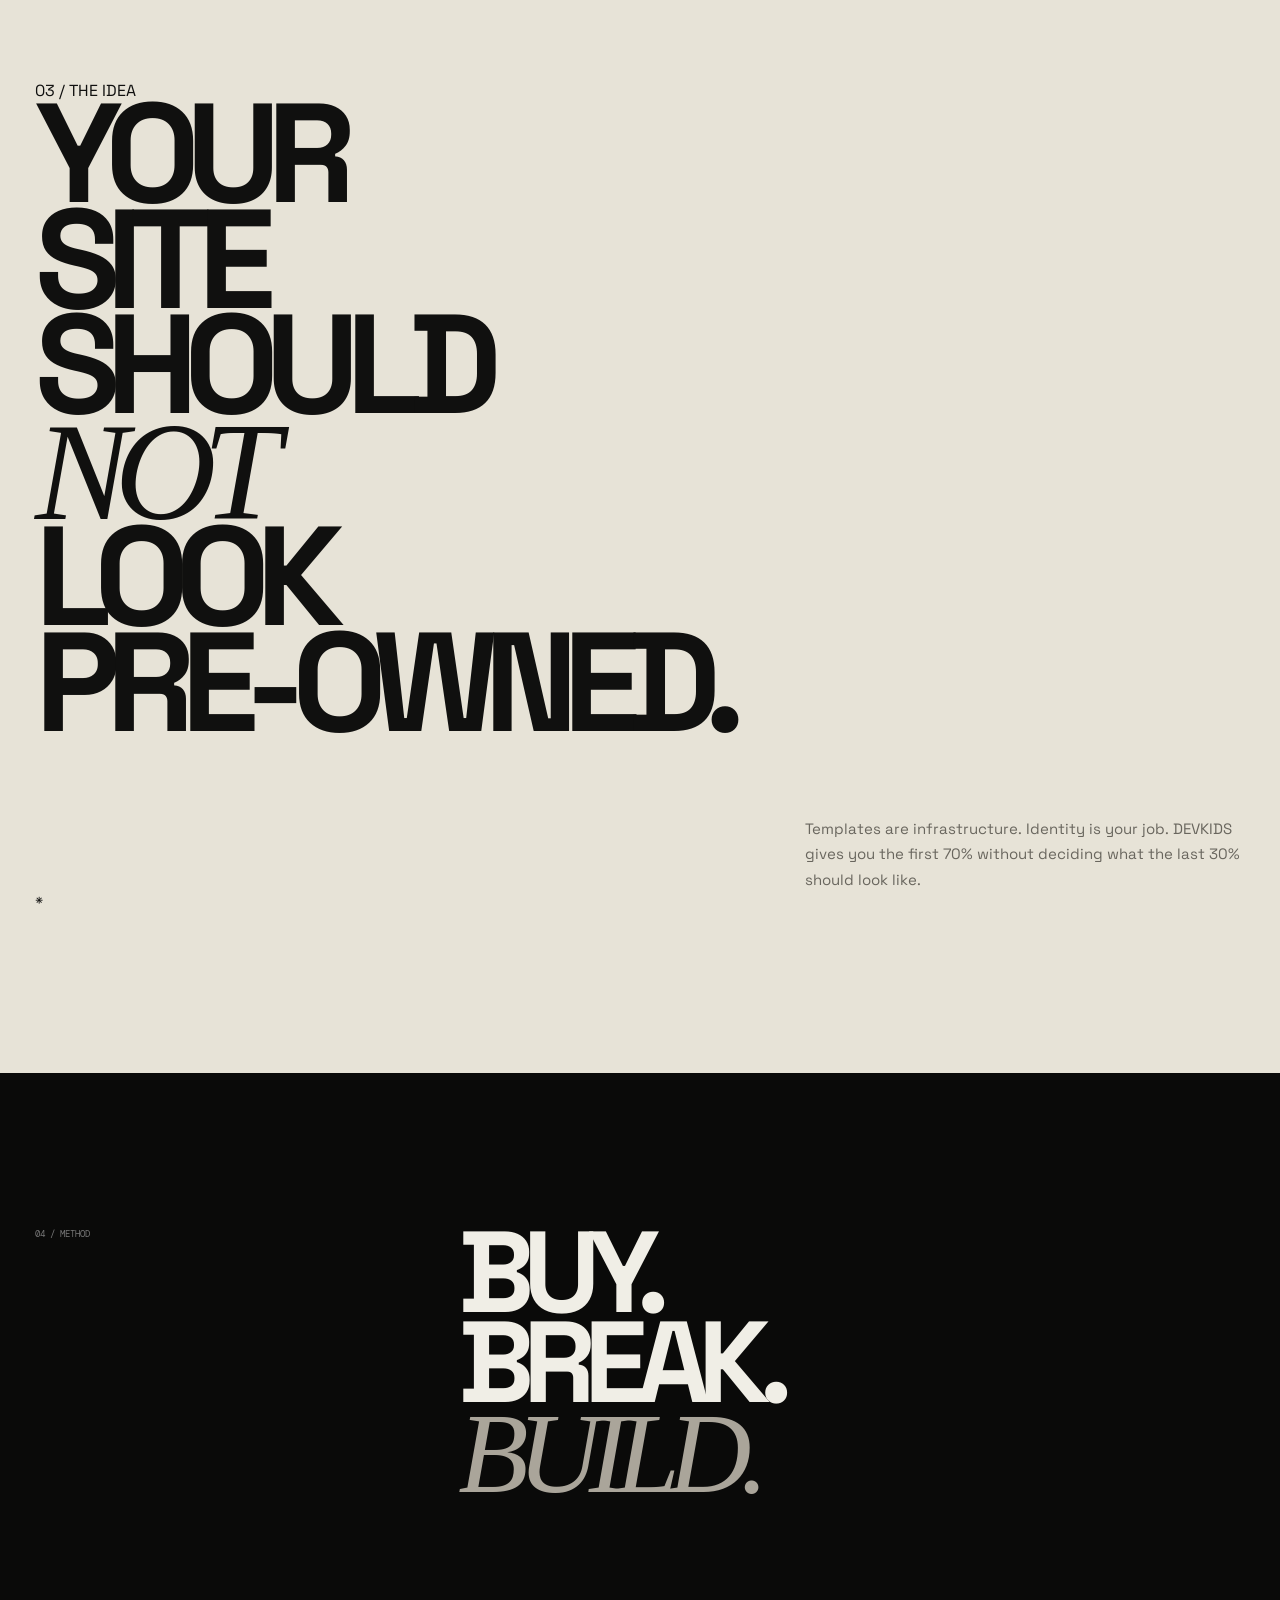
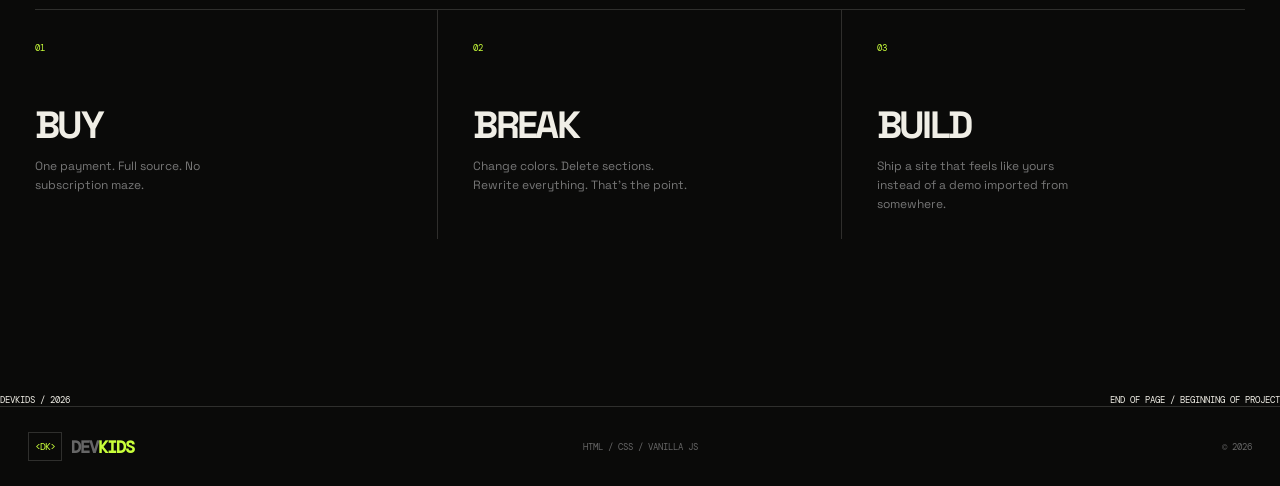
==== commit 276777c9: "Reimagine DEVKIDS as a digital object studio" ====
--- a/index.html
+++ b/index.html
@@ -1,158 +1,52 @@
 <!doctype html>
 <html lang="de">
 <head>
-  <meta charset="utf-8">
-  <meta name="viewport" content="width=device-width,initial-scale=1">
-  <meta name="description" content="DEVKIDS — a collection of unusual, ready-to-ship web templates.">
-  <meta name="theme-color" content="#0b0b0b">
-  <title>DEVKIDS / Template Department</title>
-  <link rel="stylesheet" href="style.css?v=20261006-2">
+<meta charset="utf-8"><meta name="viewport" content="width=device-width,initial-scale=1">
+<meta name="description" content="DEVKIDS — unusual, ready-to-ship web templates.">
+<title>DEVKIDS / Digital Objects</title><link rel="stylesheet" href="style.css?v=20261006-4">
 </head>
-<body class="is-booting">
-  <div class="page-intro" aria-hidden="true">
-    <div class="intro-grid"></div>
-    <div class="intro-word">DK</div>
-    <div class="intro-line"></div>
-    <div class="intro-status">INITIALIZING / 2026</div>
-  </div>
-  <div class="grain"></div>
-  <header class="header">
-    <a href="#top" class="brand" aria-label="DEVKIDS">
-      <span class="brand-icon">&lt;DK&gt;</span>
-      <span>DEV<span>KIDS</span></span>
-    </a>
-    <div class="header-status"><i></i> ONLINE / TEMPLATE DEPARTMENT</div>
-    <button class="menu" aria-label="Menü" aria-expanded="false"><b></b><b></b></button>
-    <nav>
-      <a href="#archive">Archive</a>
-      <a href="#idea">Why</a>
-      <a href="#method">Method</a>
-      <a class="nav-pill" href="#archive">Browse <span>↘</span></a>
-    </nav>
-  </header>
+<body>
+<aside class="side-index"><div class="side-logo">DEV<span>KIDS</span></div><div class="side-scroll">SCROLL<i></i>EXPLORE</div><div class="side-number">01—05</div></aside>
+<header class="header">
+<a class="brand" href="#top"><span class="brand-icon">&lt;DK&gt;</span><span>DEV<span>KIDS</span></span></a>
+<div class="header-meta">INDEPENDENT DIGITAL OBJECTS / 2026</div>
+<button class="menu" aria-label="Menü" aria-expanded="false"><b></b><b></b></button>
+<nav class="nav"><a href="#archive">Archive</a><a href="#idea">Idea</a><a href="#method">Method</a><a class="pill" href="#archive">Browse <span>↘</span></a></nav>
+</header>
 
-  <main id="top">
-    <section class="opening">
-      <div class="opening-rail">01 — THE<br>DEPARTMENT</div>
-      <div class="opening-main">
-        <div class="micro reveal">Digital objects / made for shipping</div>
-        <h1 class="reveal">WE MAKE<br><span>WEBSITES</span><br>FEEL <em>NEW.</em></h1>
-        <div class="opening-bottom reveal">
-          <p>DEVKIDS is a tiny template department for developers who want a head start without inheriting somebody else's visual identity.</p>
-          <a href="#archive" class="round-arrow" aria-label="Zum Archiv">↓</a>
-        </div>
-      </div>
-      <div class="opening-object reveal">
-        <div class="orbit orbit-one"></div><div class="orbit orbit-two"></div>
-        <div class="object-card">
-          <div class="object-top"><span>DEVKIDS®</span><span>OBJ. 001</span></div>
-          <div class="object-symbol">DK</div>
-          <div class="object-bottom"><span>HTML / CSS / JS</span><span>READY</span></div>
-        </div>
-        <span class="object-note">A GOOD<br>START IS<br>A CHEAT CODE.</span>
-      </div>
-    </section>
+<main id="top">
+<section class="hero">
+<div class="wrap">
+<div class="hero-kicker"><strong>01 / DEVKIDS</strong> — templates for people who ship</div>
+<h1>WE MAKE<br><span>WEBSITES</span><br>FEEL <em>NEW.</em></h1>
+<p class="hero-sub">DEVKIDS is a tiny template department for developers who want a head start without inheriting somebody else's visual identity.<br><br><b>HTML / CSS / VANILLA JS</b></p>
+<div class="hero-stamp">SMALL<br>STUDIO<br><strong>✳</strong>BIG<br>ENERGY</div>
+<div class="hero-object"><div class="dot"></div><div class="object-paper"><div class="object-top"><span>DEVKIDS®</span><span>OBJ. 001</span></div><div class="object-mark">DK*</div><div class="object-copy">DIGITAL<br><b>OBJECTS</b><br>FOR THE WEB</div><div class="object-bottom"><span>HTML / CSS / JS</span><span>READY</span></div></div></div>
+</div>
+</section>
 
-    <section class="manifesto-strip reveal">
-      <div>NO FILLER</div><div>NO FRAMEWORK</div><div>NO GENERIC HERO</div><div>JUST SHIP IT</div>
-    </section>
+<div class="ticker"><div class="ticker-track"><span>HTML5</span><i>✳</i><span>CSS3</span><i>✳</i><span>VANILLA JS</span><i>✳</i><span>RESPONSIVE</span><i>✳</i><span>NO BLOAT</span><i>✳</i><span>HTML5</span><i>✳</i><span>CSS3</span><i>✳</i><span>VANILLA JS</span><i>✳</i><span>RESPONSIVE</span><i>✳</i><span>NO BLOAT</span><i>✳</i></div></div>
 
-    <section id="archive" class="archive">
-      <div class="archive-head reveal">
-        <div class="archive-id">02 — ARCHIVE</div>
-        <div><h2>THE<br><em>GOOD STUFF.</em></h2><p>Three starting points. Each one deliberately different. Pick the attitude, then make it yours.</p></div>
-      </div>
+<section id="archive" class="archive">
+<div class="wrap">
+<div class="section-top"><div class="section-id">02 / ARCHIVE</div><div><h2>THE<br><em>GOOD STUFF.</em></h2><p class="archive-intro">Three starting points. Each deliberately different. Pick the attitude, then make it yours.</p></div></div>
+<div class="archive-controls"><div class="filters"><button class="filter active" data-filter="all">All</button><button class="filter" data-filter="studio">Studio</button><button class="filter" data-filter="dev">Dev</button><button class="filter" data-filter="product">Product</button></div><span class="counter">SHOWING <b id="count">03</b></span></div>
 
-      <div class="archive-tools reveal">
-        <div class="filter-tabs">
-          <button class="filter active" data-filter="all">All</button>
-          <button class="filter" data-filter="studio">Studio</button>
-          <button class="filter" data-filter="dev">Dev</button>
-          <button class="filter" data-filter="product">Product</button>
-        </div>
-        <span class="result-count">SHOWING <b id="count">03</b></span>
-      </div>
+<div class="template" data-category="studio"><div class="template-no">A/01</div><div class="template-art art-a"><div class="tiny"><span>MONO STUDIO</span><span>2026</span></div><div class="shape"></div><strong>MAKE<br><em>VISIBLE.</em></strong><span class="arrow">↗</span></div><div class="template-info"><div class="type">STUDIO / EDITORIAL</div><h3>Mono Studio</h3><p>A sharp studio site with editorial rhythm and zero template energy.</p><div class="tags"><span>HTML</span><span>CSS</span><span>JS</span></div></div><div class="buy"><strong>€24</strong><a href="#">VIEW <span>↗</span></a></div></div>
 
-      <div class="specimen-list">
-        <article class="specimen reveal" data-category="studio">
-          <div class="specimen-no">A / 01</div>
-          <div class="specimen-art art-01">
-            <div class="art-ui"><span>MONO STUDIO</span><span>2026</span></div>
-            <strong>MAKE<br><i>VISIBLE.</i></strong>
-            <div class="art-circle">↗</div>
-          </div>
-          <div class="specimen-info">
-            <span class="category">STUDIO / EDITORIAL</span>
-            <h3>Mono Studio</h3>
-            <p>A sharp, oversized studio site with editorial rhythm and zero template energy.</p>
-            <div class="tech"><span>HTML</span><span>CSS</span><span>JS</span></div>
-          </div>
-          <div class="specimen-buy"><strong>€24</strong><a href="#" class="view-link">VIEW <span>↗</span></a></div>
-        </article>
+<div class="template" data-category="dev"><div class="template-no">B/02</div><div class="template-art art-b"><div class="tiny"><span>DEV / CASES</span><span>SELECTED</span></div><strong>CODE<br><em>IS CRAFT.</em></strong><span class="arrow">↓</span></div><div class="template-info"><div class="type">DEVELOPER / PORTFOLIO</div><h3>Frame Portfolio</h3><p>A portfolio built around projects, process and a slightly unreasonable amount of typography.</p><div class="tags"><span>HTML</span><span>CSS</span><span>VANILLA JS</span></div></div><div class="buy"><strong>€19</strong><a href="#">VIEW <span>↗</span></a></div></div>
 
-        <article class="specimen reveal" data-category="dev">
-          <div class="specimen-no">B / 02</div>
-          <div class="specimen-art art-02">
-            <div class="art-ui"><span>DEV / CASES</span><span>SELECTED</span></div>
-            <strong>CODE<br><i>IS CRAFT.</i></strong>
-            <div class="art-lines"></div>
-          </div>
-          <div class="specimen-info">
-            <span class="category">DEVELOPER / PORTFOLIO</span>
-            <h3>Frame Portfolio</h3>
-            <p>A portfolio built around projects, process and a slightly unreasonable amount of typography.</p>
-            <div class="tech"><span>HTML</span><span>CSS</span><span>VANILLA JS</span></div>
-          </div>
-          <div class="specimen-buy"><strong>€19</strong><a href="#" class="view-link">VIEW <span>↗</span></a></div>
-        </article>
+<div class="template" data-category="product"><div class="template-no">C/03</div><div class="template-art art-c"><div class="tiny"><span>FLOW / PRODUCT</span><span>BUILD 2.4</span></div><strong>WORK<br><em>BETTER.</em></strong><div class="window"></div><span class="arrow">→</span></div><div class="template-info"><div class="type">PRODUCT / SAAS</div><h3>Flow Product</h3><p>A conversion-first product page with a weirdly good pricing section and clean interactions.</p><div class="tags"><span>HTML</span><span>CSS</span><span>JS</span></div></div><div class="buy"><strong>€29</strong><a href="#">VIEW <span>↗</span></a></div></div>
+</div>
+</section>
 
-        <article class="specimen reveal" data-category="product">
-          <div class="specimen-no">C / 03</div>
-          <div class="specimen-art art-03">
-            <div class="art-ui"><span>FLOW / PRODUCT</span><span>BUILD 2.4</span></div>
-            <strong>WORK<br><i>BETTER.</i></strong>
-            <div class="art-window"><span></span><span></span><span></span></div>
-          </div>
-          <div class="specimen-info">
-            <span class="category">PRODUCT / SAAS</span>
-            <h3>Flow Product</h3>
-            <p>A conversion-first product page with a weirdly good pricing section and clean interactions.</p>
-            <div class="tech"><span>HTML</span><span>CSS</span><span>JS</span></div>
-          </div>
-          <div class="specimen-buy"><strong>€29</strong><a href="#" class="view-link">VIEW <span>↗</span></a></div>
-        </article>
-      </div>
-    </section>
+<section id="idea" class="idea"><div class="wrap"><div class="idea-id">03 / THE IDEA</div><h2>YOUR<br>SITE<br>SHOULD<br><em>NOT</em><br>LOOK<br>PRE-OWNED.</h2><p>Templates are infrastructure. Identity is your job. DEVKIDS gives you the first 70% without deciding what the last 30% should look like.</p><div class="idea-mark">*</div></div></section>
 
-    <section id="idea" class="idea reveal">
-      <div class="idea-label">03 — THE IDEA</div>
-      <div class="idea-copy">
-        <span class="giant-mark">*</span>
-        <h2>YOUR<br>SITE<br>SHOULD<br><em>NOT</em><br>LOOK<br>PRE-OWNED.</h2>
-        <p>Templates are infrastructure. Identity is your job. DEVKIDS gives you the first 70% without deciding what the last 30% should look like.</p>
-      </div>
-    </section>
+<section id="method" class="method"><div class="wrap"><div class="method-head"><span>04 / METHOD</span><h2>BUY.<br>BREAK.<br><em>BUILD.</em></h2></div><div class="method-grid"><div class="method-item"><span>01</span><h3>BUY</h3><p>One payment. Full source. No subscription maze.</p></div><div class="method-item"><span>02</span><h3>BREAK</h3><p>Change colors. Delete sections. Rewrite everything. That's the point.</p></div><div class="method-item"><span>03</span><h3>BUILD</h3><p>Ship a site that feels like yours instead of a demo imported from somewhere.</p></div></div></div></section>
 
-    <section id="method" class="method">
-      <div class="method-head reveal"><span>04 — METHOD</span><h2>BUY.<br>BREAK.<br><em>BUILD.</em></h2></div>
-      <div class="method-grid">
-        <div class="method-item reveal"><span>01</span><h3>BUY</h3><p>One payment. Full source. No subscription maze.</p></div>
-        <div class="method-item reveal"><span>02</span><h3>BREAK</h3><p>Change the colors. Delete sections. Rewrite everything. That's the point.</p></div>
-        <div class="method-item reveal"><span>03</span><h3>BUILD</h3><p>Ship a site that feels like yours instead of a demo imported from somewhere.</p></div>
-      </div>
-    </section>
-
-    <section class="last-call reveal">
-      <div class="last-top"><span>DEVKIDS / 2026</span><span>END OF PAGE / BEGINNING OF PROJECT</span></div>
-      <div class="last-content"><span class="last-star">✳</span><h2>MAKE<br><em>SOMETHING.</em></h2><a href="#archive">ENTER ARCHIVE ↘</a></div>
-    </section>
-  </main>
-
-  <footer>
-    <a href="#top" class="brand"><span class="brand-icon">&lt;DK&gt;</span><span>DEV<span>KIDS</span></span></a>
-    <span>HTML / CSS / VANILLA JS</span>
-    <span>© 2026</span>
-  </footer>
-  <script src="script.js?v=20261006-3"></script>
+<section class="last"><div class="last-top"><span>DEVKIDS / 2026</span><span>END OF PAGE / BEGINNING OF PROJECT</span></div><div class="last-content"><span class="last-star">✳</span><h2>MAKE<br><em>SOMETHING.</em></h2><a href="#archive">ENTER ARCHIVE ↘</a></div></section>
+</main>
+<footer><a class="brand" href="#top"><span class="brand-icon">&lt;DK&gt;</span><span>DEV<span>KIDS</span></span></a><span>HTML / CSS / VANILLA JS</span><span>© 2026</span></footer>
+<script src="script.js?v=20261006-4"></script>
 </body>
 </html>
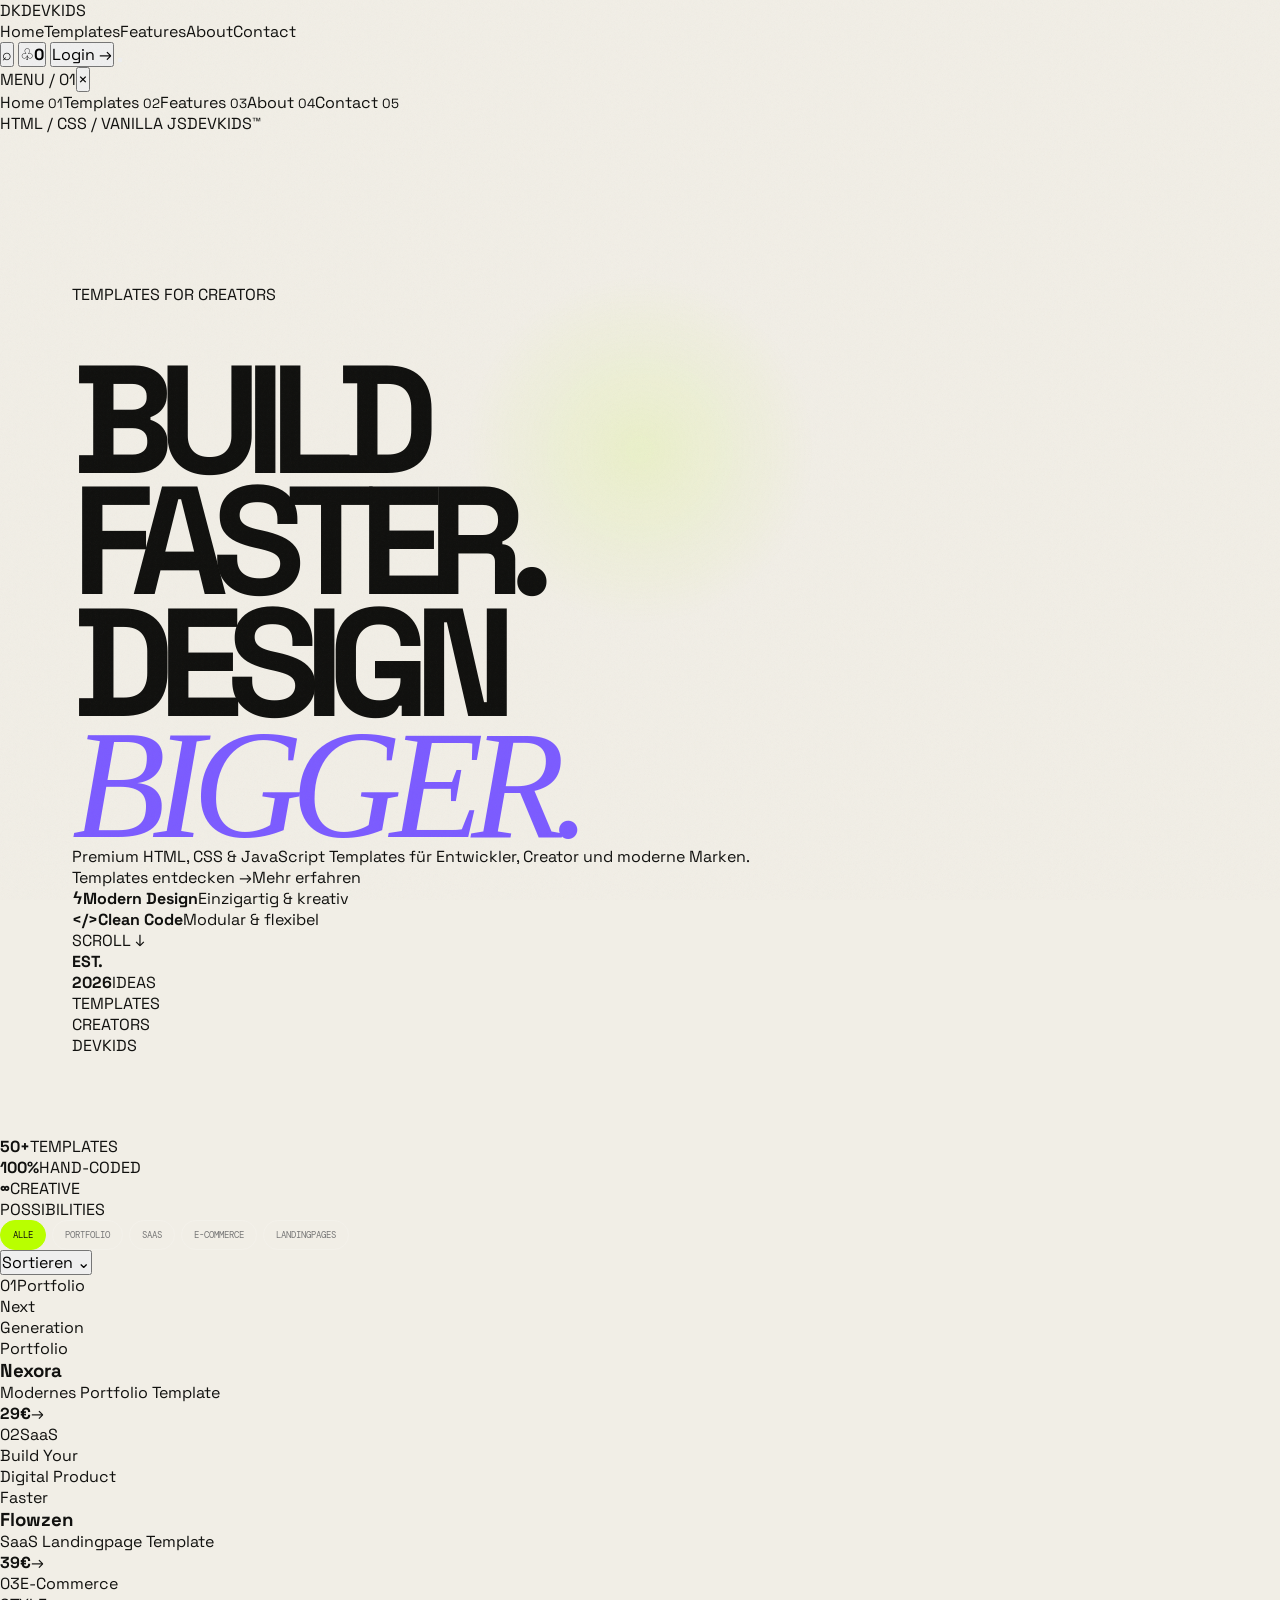
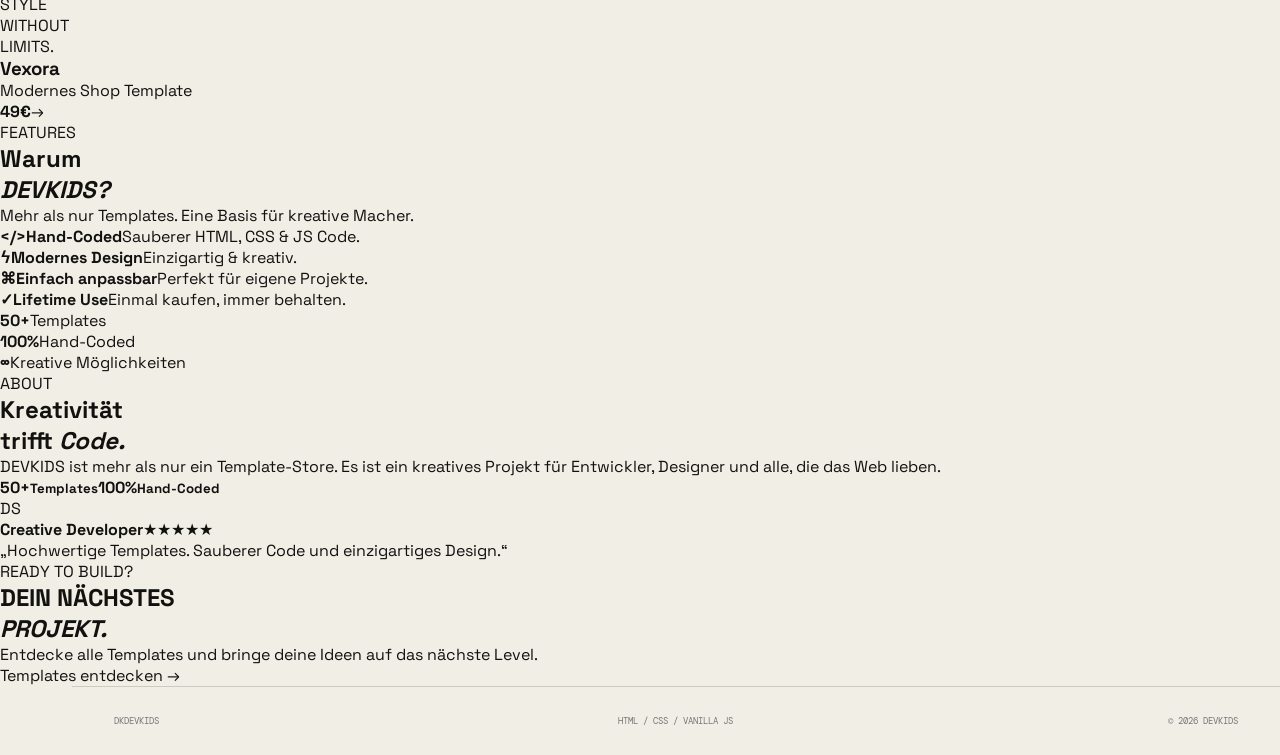
==== commit ae471deb: "Redesign DEVKIDS with diagonal green gradient" ====
--- a/index.html
+++ b/index.html
@@ -1,52 +1,104 @@
 <!doctype html>
 <html lang="de">
 <head>
-<meta charset="utf-8"><meta name="viewport" content="width=device-width,initial-scale=1">
-<meta name="description" content="DEVKIDS — unusual, ready-to-ship web templates.">
-<title>DEVKIDS / Digital Objects</title><link rel="stylesheet" href="style.css?v=20261006-4">
+  <meta charset="utf-8">
+  <meta name="viewport" content="width=device-width,initial-scale=1,viewport-fit=cover">
+  <meta name="description" content="DEVKIDS — Premium HTML, CSS & JavaScript Templates für moderne Webprojekte.">
+  <meta name="theme-color" content="#dfffc4">
+  <title>DEVKIDS — Templates for Creators</title>
+  <link rel="stylesheet" href="style.css?v=20261006-5">
 </head>
 <body>
-<aside class="side-index"><div class="side-logo">DEV<span>KIDS</span></div><div class="side-scroll">SCROLL<i></i>EXPLORE</div><div class="side-number">01—05</div></aside>
-<header class="header">
-<a class="brand" href="#top"><span class="brand-icon">&lt;DK&gt;</span><span>DEV<span>KIDS</span></span></a>
-<div class="header-meta">INDEPENDENT DIGITAL OBJECTS / 2026</div>
-<button class="menu" aria-label="Menü" aria-expanded="false"><b></b><b></b></button>
-<nav class="nav"><a href="#archive">Archive</a><a href="#idea">Idea</a><a href="#method">Method</a><a class="pill" href="#archive">Browse <span>↘</span></a></nav>
-</header>
+  <header class="site-header">
+    <a class="logo" href="#top" aria-label="DEVKIDS">
+      <span class="logo-symbol">DK</span><span>DEV<span>KIDS</span></span>
+    </a>
+    <nav class="desktop-nav" aria-label="Hauptnavigation">
+      <a class="active" href="#top">Home</a><a href="#templates">Templates</a><a href="#features">Features</a><a href="#about">About</a><a href="#contact">Contact</a>
+    </nav>
+    <div class="header-actions">
+      <button class="icon-button" aria-label="Suche">⌕</button>
+      <button class="cart-button" aria-label="Warenkorb">♧<b>0</b></button>
+      <button class="login-button">Login <span>→</span></button>
+      <button class="menu-button" aria-label="Menü öffnen" aria-expanded="false"><i></i><i></i></button>
+    </div>
+  </header>
 
-<main id="top">
-<section class="hero">
-<div class="wrap">
-<div class="hero-kicker"><strong>01 / DEVKIDS</strong> — templates for people who ship</div>
-<h1>WE MAKE<br><span>WEBSITES</span><br>FEEL <em>NEW.</em></h1>
-<p class="hero-sub">DEVKIDS is a tiny template department for developers who want a head start without inheriting somebody else's visual identity.<br><br><b>HTML / CSS / VANILLA JS</b></p>
-<div class="hero-stamp">SMALL<br>STUDIO<br><strong>✳</strong>BIG<br>ENERGY</div>
-<div class="hero-object"><div class="dot"></div><div class="object-paper"><div class="object-top"><span>DEVKIDS®</span><span>OBJ. 001</span></div><div class="object-mark">DK*</div><div class="object-copy">DIGITAL<br><b>OBJECTS</b><br>FOR THE WEB</div><div class="object-bottom"><span>HTML / CSS / JS</span><span>READY</span></div></div></div>
-</div>
-</section>
+  <div class="mobile-menu" aria-hidden="true">
+    <div class="mobile-menu-top"><span>MENU / 01</span><button class="menu-close" aria-label="Menü schließen">×</button></div>
+    <nav><a href="#top">Home <small>01</small></a><a href="#templates">Templates <small>02</small></a><a href="#features">Features <small>03</small></a><a href="#about">About <small>04</small></a><a href="#contact">Contact <small>05</small></a></nav>
+    <div class="mobile-menu-foot"><span>HTML / CSS / VANILLA JS</span><span>DEVKIDS™</span></div>
+  </div>
 
-<div class="ticker"><div class="ticker-track"><span>HTML5</span><i>✳</i><span>CSS3</span><i>✳</i><span>VANILLA JS</span><i>✳</i><span>RESPONSIVE</span><i>✳</i><span>NO BLOAT</span><i>✳</i><span>HTML5</span><i>✳</i><span>CSS3</span><i>✳</i><span>VANILLA JS</span><i>✳</i><span>RESPONSIVE</span><i>✳</i><span>NO BLOAT</span><i>✳</i></div></div>
+  <main id="top">
+    <section class="hero">
+      <div class="hero-content">
+        <div class="eyebrow"><span></span>TEMPLATES FOR CREATORS</div>
+        <h1>BUILD<br>FASTER.<br>DESIGN<br><em>BIGGER.</em></h1>
+        <p>Premium HTML, CSS & JavaScript Templates für Entwickler, Creator und moderne Marken.</p>
+        <div class="hero-actions"><a class="button dark" href="#templates">Templates entdecken <span>→</span></a><a class="button ghost" href="#features">Mehr erfahren <i></i></a></div>
+      </div>
 
-<section id="archive" class="archive">
-<div class="wrap">
-<div class="section-top"><div class="section-id">02 / ARCHIVE</div><div><h2>THE<br><em>GOOD STUFF.</em></h2><p class="archive-intro">Three starting points. Each deliberately different. Pick the attitude, then make it yours.</p></div></div>
-<div class="archive-controls"><div class="filters"><button class="filter active" data-filter="all">All</button><button class="filter" data-filter="studio">Studio</button><button class="filter" data-filter="dev">Dev</button><button class="filter" data-filter="product">Product</button></div><span class="counter">SHOWING <b id="count">03</b></span></div>
+      <div class="hero-art" aria-hidden="true">
+        <div class="art-orbit orbit-a"></div><div class="art-orbit orbit-b"></div>
+        <div class="shape shape-a"></div><div class="shape shape-b"></div><div class="shape shape-c"></div><div class="shape shape-d"></div>
+        <div class="art-ball ball-a"></div><div class="art-ball ball-b"></div>
+        <div class="art-note note-one"><b>ϟ</b><span><strong>Modern Design</strong>Einzigartig & kreativ</span></div>
+        <div class="art-note note-two"><b>&lt;/&gt;</b><span><strong>Clean Code</strong>Modular & flexibel</span></div>
+      </div>
 
-<div class="template" data-category="studio"><div class="template-no">A/01</div><div class="template-art art-a"><div class="tiny"><span>MONO STUDIO</span><span>2026</span></div><div class="shape"></div><strong>MAKE<br><em>VISIBLE.</em></strong><span class="arrow">↗</span></div><div class="template-info"><div class="type">STUDIO / EDITORIAL</div><h3>Mono Studio</h3><p>A sharp studio site with editorial rhythm and zero template energy.</p><div class="tags"><span>HTML</span><span>CSS</span><span>JS</span></div></div><div class="buy"><strong>€24</strong><a href="#">VIEW <span>↗</span></a></div></div>
+      <div class="hero-scroll">SCROLL <span>↓</span></div>
+      <div class="hero-est"><strong>EST.<br>2026</strong><i></i><span>IDEAS<br>TEMPLATES<br>CREATORS<br>DEVKIDS</span></div>
+    </section>
 
-<div class="template" data-category="dev"><div class="template-no">B/02</div><div class="template-art art-b"><div class="tiny"><span>DEV / CASES</span><span>SELECTED</span></div><strong>CODE<br><em>IS CRAFT.</em></strong><span class="arrow">↓</span></div><div class="template-info"><div class="type">DEVELOPER / PORTFOLIO</div><h3>Frame Portfolio</h3><p>A portfolio built around projects, process and a slightly unreasonable amount of typography.</p><div class="tags"><span>HTML</span><span>CSS</span><span>VANILLA JS</span></div></div><div class="buy"><strong>€19</strong><a href="#">VIEW <span>↗</span></a></div></div>
+    <section class="stats-bar">
+      <div><strong>50+</strong><span>TEMPLATES</span></div><i></i><div><strong>100%</strong><span>HAND-CODED</span></div><i></i><div><strong>∞</strong><span>CREATIVE<br>POSSIBILITIES</span></div>
+    </section>
 
-<div class="template" data-category="product"><div class="template-no">C/03</div><div class="template-art art-c"><div class="tiny"><span>FLOW / PRODUCT</span><span>BUILD 2.4</span></div><strong>WORK<br><em>BETTER.</em></strong><div class="window"></div><span class="arrow">→</span></div><div class="template-info"><div class="type">PRODUCT / SAAS</div><h3>Flow Product</h3><p>A conversion-first product page with a weirdly good pricing section and clean interactions.</p><div class="tags"><span>HTML</span><span>CSS</span><span>JS</span></div></div><div class="buy"><strong>€29</strong><a href="#">VIEW <span>↗</span></a></div></div>
-</div>
-</section>
+    <section id="templates" class="templates">
+      <div class="templates-head">
+        <div class="filters"><button class="filter active" data-filter="all">Alle <b></b></button><button class="filter" data-filter="portfolio">Portfolio</button><button class="filter" data-filter="saas">SaaS</button><button class="filter" data-filter="shop">E-Commerce</button><button class="filter" data-filter="landing">Landingpages</button></div>
+        <button class="sort">Sortieren <span>⌄</span></button>
+      </div>
+      <div class="template-grid">
+        <article class="product-card" data-category="portfolio">
+          <div class="product-preview preview-dark"><span class="number">01</span><span class="pill">Portfolio</span><div class="preview-copy">Next<br>Generation<br>Portfolio</div><div class="preview-orb"></div></div>
+          <div class="product-meta"><div><h3>Nexora</h3><p>Modernes Portfolio Template</p></div><strong>29€</strong><a href="#" aria-label="Nexora ansehen">→</a></div>
+        </article>
+        <article class="product-card" data-category="saas">
+          <div class="product-preview preview-light"><span class="number">02</span><span class="pill">SaaS</span><div class="preview-copy">Build Your<br>Digital Product<br>Faster</div><div class="mini-ui"></div></div>
+          <div class="product-meta"><div><h3>Flowzen</h3><p>SaaS Landingpage Template</p></div><strong>39€</strong><a href="#" aria-label="Flowzen ansehen">→</a></div>
+        </article>
+        <article class="product-card" data-category="shop">
+          <div class="product-preview preview-black"><span class="number">03</span><span class="pill">E-Commerce</span><div class="preview-copy">STYLE<br>WITHOUT<br>LIMITS.</div><div class="headphone"></div></div>
+          <div class="product-meta"><div><h3>Vexora</h3><p>Modernes Shop Template</p></div><strong>49€</strong><a href="#" aria-label="Vexora ansehen">→</a></div>
+        </article>
+      </div>
+    </section>
 
-<section id="idea" class="idea"><div class="wrap"><div class="idea-id">03 / THE IDEA</div><h2>YOUR<br>SITE<br>SHOULD<br><em>NOT</em><br>LOOK<br>PRE-OWNED.</h2><p>Templates are infrastructure. Identity is your job. DEVKIDS gives you the first 70% without deciding what the last 30% should look like.</p><div class="idea-mark">*</div></div></section>
+    <section id="features" class="features section">
+      <div class="section-label">FEATURES</div>
+      <div class="feature-copy"><h2>Warum<br><em>DEVKIDS?</em></h2><p>Mehr als nur Templates. Eine Basis für kreative Macher.</p></div>
+      <div class="feature-list">
+        <div><b>&lt;/&gt;</b><span><strong>Hand-Coded</strong>Sauberer HTML, CSS & JS Code.</span></div>
+        <div><b>ϟ</b><span><strong>Modernes Design</strong>Einzigartig & kreativ.</span></div>
+        <div><b>⌘</b><span><strong>Einfach anpassbar</strong>Perfekt für eigene Projekte.</span></div>
+        <div><b>✓</b><span><strong>Lifetime Use</strong>Einmal kaufen, immer behalten.</span></div>
+      </div>
+      <div class="feature-stats"><div><strong>50+</strong><span>Templates</span></div><div><strong>100%</strong><span>Hand-Coded</span></div><div><strong>∞</strong><span>Kreative Möglichkeiten</span></div></div>
+    </section>
 
-<section id="method" class="method"><div class="wrap"><div class="method-head"><span>04 / METHOD</span><h2>BUY.<br>BREAK.<br><em>BUILD.</em></h2></div><div class="method-grid"><div class="method-item"><span>01</span><h3>BUY</h3><p>One payment. Full source. No subscription maze.</p></div><div class="method-item"><span>02</span><h3>BREAK</h3><p>Change colors. Delete sections. Rewrite everything. That's the point.</p></div><div class="method-item"><span>03</span><h3>BUILD</h3><p>Ship a site that feels like yours instead of a demo imported from somewhere.</p></div></div></div></section>
+    <section id="about" class="about section">
+      <div><div class="section-label">ABOUT</div><h2>Kreativität<br>trifft <em>Code.</em></h2></div>
+      <div class="about-copy"><p>DEVKIDS ist mehr als nur ein Template-Store. Es ist ein kreatives Projekt für Entwickler, Designer und alle, die das Web lieben.</p><div class="about-stats"><strong>50+<small>Templates</small></strong><i></i><strong>100%<small>Hand-Coded</small></strong></div><div class="quote"><span class="avatar">DS</span><div><b>Creative Developer</b><span>★★★★★</span></div><p>„Hochwertige Templates. Sauberer Code und einzigartiges Design.“</p></div></div>
+    </section>
 
-<section class="last"><div class="last-top"><span>DEVKIDS / 2026</span><span>END OF PAGE / BEGINNING OF PROJECT</span></div><div class="last-content"><span class="last-star">✳</span><h2>MAKE<br><em>SOMETHING.</em></h2><a href="#archive">ENTER ARCHIVE ↘</a></div></section>
-</main>
-<footer><a class="brand" href="#top"><span class="brand-icon">&lt;DK&gt;</span><span>DEV<span>KIDS</span></span></a><span>HTML / CSS / VANILLA JS</span><span>© 2026</span></footer>
-<script src="script.js?v=20261006-4"></script>
+    <section id="contact" class="cta">
+      <div class="cta-label">READY TO BUILD?</div><h2>DEIN NÄCHSTES<br><em>PROJEKT.</em></h2><p>Entdecke alle Templates und bringe deine Ideen auf das nächste Level.</p><a class="button dark" href="#templates">Templates entdecken <span>→</span></a>
+    </section>
+  </main>
+
+  <footer><a class="logo" href="#top"><span class="logo-symbol">DK</span><span>DEV<span>KIDS</span></span></a><span>HTML / CSS / VANILLA JS</span><span>© 2026 DEVKIDS</span></footer>
+  <script src="script.js?v=20261006-5"></script>
 </body>
 </html>
--- a/style.css
+++ b/style.css
@@ -1,544 +1,70 @@
 @import url('https://fonts.googleapis.com/css2?family=DM+Mono:wght@400;500&family=Space+Grotesk:wght@400;500;600;700&display=swap');
-:root{--black:#0a0a09;--white:#f0eee6;--acid:#c9ff3a;--grey:#77766f;--line:rgba(240,238,230,.16);--paper:#e7e3d7}
-*{box-sizing:border-box;margin:0;padding:0}html{scroll-behavior:smooth}body{background:var(--black);color:var(--white);font-family:"Space Grotesk",Arial,sans-serif;overflow-x:hidden}::selection{background:var(--acid);color:#080808}a{text-decoration:none;color:inherit}button{font:inherit}
-.grain{position:fixed;inset:0;pointer-events:none;z-index:100;opacity:.035;background-image:url("data:image/svg+xml,%3Csvg xmlns='http://www.w3.org/2000/svg' width='180' height='180'%3E%3Cfilter id='x'%3E%3CfeTurbulence baseFrequency='.85' numOctaves='4' stitchTiles='stitch'/%3E%3C/filter%3E%3Crect width='100%25' height='100%25' filter='url(%23x)'/%3E%3C/svg%3E")}
-.header{height:72px;position:fixed;top:0;left:0;right:0;z-index:50;display:flex;align-items:center;justify-content:space-between;padding:0 28px;border-bottom:1px solid var(--line);background:rgba(10,10,9,.8);backdrop-filter:blur(16px)}
-.brand{display:flex;align-items:center;gap:9px;font-weight:700;font-size:17px;letter-spacing:-.06em}.brand>span>span{color:var(--acid)}.brand-icon{font:10px "DM Mono",monospace;color:var(--acid);border:1px solid var(--line);padding:7px 6px}
-.header-status{position:absolute;left:50%;transform:translateX(-50%);font:9px "DM Mono",monospace;color:#777;letter-spacing:.08em}.header-status i{display:inline-block;width:5px;height:5px;border-radius:50%;background:var(--acid);box-shadow:0 0 10px var(--acid);margin-right:8px}
-nav{display:flex;gap:25px;align-items:center;font:10px "DM Mono",monospace;text-transform:uppercase}nav a:not(.nav-pill){color:#888}nav a:hover{color:#fff}.nav-pill{border:1px solid var(--line);padding:9px 12px}.nav-pill span{color:var(--acid);font-size:14px}.menu{display:none;background:none;border:0}.menu b{display:block;width:25px;height:1px;background:#fff;margin:6px}
-.opening{min-height:960px;max-width:1450px;margin:auto;padding:140px 35px 65px;display:grid;grid-template-columns:90px 1fr 460px;gap:20px;position:relative}
-.opening-rail{font:9px/1.5 "DM Mono",monospace;color:#777;writing-mode:vertical-rl;border-right:1px solid var(--line);padding-right:25px;height:440px}
-.opening-main{position:relative;z-index:3}.micro{font:9px "DM Mono",monospace;text-transform:uppercase;color:#777;margin:10px 0 70px}.opening h1{font-size:clamp(80px,10.8vw,175px);line-height:.76;letter-spacing:-.105em;font-weight:700}.opening h1 span{color:var(--acid)}.opening h1 em{font-family:Georgia,serif;font-weight:400;color:#aaa69b}.opening-bottom{display:flex;align-items:flex-end;gap:50px;margin-top:65px}.opening-bottom p{max-width:360px;color:#8b8982;font-size:13px;line-height:1.65}.round-arrow{width:70px;height:70px;border:1px solid var(--line);border-radius:50%;display:grid;place-items:center;color:var(--acid);font-size:20px;transition:.3s}.round-arrow:hover{background:var(--acid);color:#111;transform:rotate(-20deg)}
-.opening-object{position:relative;align-self:end;height:610px}.object-card{position:absolute;width:350px;height:470px;right:45px;bottom:45px;background:var(--paper);color:#10100f;padding:22px;display:flex;flex-direction:column;justify-content:space-between;transform:rotate(8deg);box-shadow:25px 30px 80px #000;transition:transform .5s}.opening-object:hover .object-card{transform:rotate(2deg) translateY(-10px)}.object-top,.object-bottom{display:flex;justify-content:space-between;font:9px "DM Mono",monospace}.object-bottom{color:#6c6a62}.object-symbol{font-size:160px;font-weight:700;line-height:.75;letter-spacing:-.15em}.orbit{position:absolute;border:1px solid var(--line);border-radius:50%;left:30px;top:120px;animation:spin 16s linear infinite}.orbit-one{width:390px;height:390px}.orbit-two{width:500px;height:500px;left:-25px;top:65px;animation-direction:reverse;animation-duration:25s}.object-note{position:absolute;right:-5px;bottom:5px;background:var(--acid);color:#111;padding:14px;font:10px/1.05 "DM Mono",monospace;transform:rotate(-5deg);z-index:3}.object-note::first-line{font-size:12px}
-@keyframes spin{to{transform:rotate(360deg)}}
-.manifesto-strip{border-top:1px solid var(--line);border-bottom:1px solid var(--line);display:grid;grid-template-columns:repeat(4,1fr);font:9px "DM Mono",monospace;color:#777}.manifesto-strip div{padding:15px 20px;border-right:1px solid var(--line)}.manifesto-strip div:last-child{border:0;color:var(--acid)}
-.archive{padding:160px 35px;max-width:1370px;margin:auto}.archive-head{display:grid;grid-template-columns:1fr 2fr;gap:30px}.archive-id{font:9px "DM Mono",monospace;color:#777}.archive-head h2{font-size:clamp(65px,9vw,130px);line-height:.78;letter-spacing:-.1em}.archive-head h2 em{font-family:Georgia,serif;font-weight:400;color:#a5a198}.archive-head p{color:#777;max-width:400px;margin-top:35px;font-size:13px;line-height:1.7}.archive-tools{display:flex;justify-content:space-between;align-items:center;margin:90px 0 20px;border-bottom:1px solid var(--line);padding-bottom:15px}.filter-tabs{display:flex;gap:7px}.filter{background:none;border:1px solid var(--line);color:#777;padding:7px 12px;font:9px "DM Mono",monospace;text-transform:uppercase;cursor:pointer}.filter.active,.filter:hover{background:var(--acid);border-color:var(--acid);color:#111}.result-count{font:9px "DM Mono",monospace;color:#555}.result-count b{color:#aaa}
-.specimen{display:grid;grid-template-columns:60px 1.3fr 1fr 90px;gap:22px;padding:20px 0;border-bottom:1px solid var(--line);align-items:center;transition:.35s}.specimen:hover{padding-left:12px;background:rgba(255,255,255,.025)}.specimen.hidden{display:none}.specimen-no{font:9px "DM Mono",monospace;color:#555;align-self:start;padding-top:12px}
-.specimen-art{height:310px;padding:17px;position:relative;overflow:hidden;display:flex;flex-direction:column;justify-content:space-between;transition:.4s}.specimen:hover .specimen-art{transform:rotate(-1deg) scale(.99)}.art-ui{display:flex;justify-content:space-between;font:8px "DM Mono",monospace}.specimen-art strong{font-size:58px;line-height:.75;letter-spacing:-.09em}.specimen-art strong i{font-family:Georgia,serif;font-weight:400}.art-01{background:#ddd7ca;color:#13130f}.art-02{background:#b6c6af;color:#121711}.art-03{background:#d3c5ef;color:#17121d}.art-circle{position:absolute;right:20px;bottom:20px;border:1px solid #111;border-radius:50%;width:55px;height:55px;display:grid;place-items:center}.art-lines{position:absolute;inset:0;background:linear-gradient(90deg,transparent 49.8%,rgba(0,0,0,.15) 50%,transparent 50.2%),linear-gradient(transparent 49.8%,rgba(0,0,0,.15) 50%,transparent 50.2%);background-size:70px 70px}.art-window{position:absolute;right:18px;bottom:18px;width:105px;height:75px;border:1px solid #6e6582;background:#eee9fa;padding:10px}.art-window span{display:inline-block;width:5px;height:5px;border-radius:50%;background:#7e7593;margin-right:3px}
-.specimen-info{padding-right:30px}.category{font:8px "DM Mono",monospace;color:#777}.specimen-info h3{font-size:30px;letter-spacing:-.06em;margin:13px 0}.specimen-info p{font-size:12px;line-height:1.6;color:#777;max-width:350px}.tech{display:flex;gap:6px;margin-top:22px}.tech span{border:1px solid var(--line);padding:5px 7px;color:#666;font:8px "DM Mono",monospace}.specimen-buy{height:100%;display:flex;flex-direction:column;justify-content:space-between;align-items:flex-end;padding:9px 0}.specimen-buy strong{font-size:22px}.view-link{font:9px "DM Mono",monospace;color:#aaa}.view-link span{color:var(--acid);font-size:14px;margin-left:5px}
-.idea{background:var(--paper);color:#10100f;padding:160px max(35px,calc((100vw - 1300px)/2));position:relative;overflow:hidden}.idea-label{font:9px "DM Mono",monospace;color:#68665e;border-bottom:1px solid #aaa79f;padding-bottom:15px}.idea-copy{position:relative;padding-top:80px}.giant-mark{position:absolute;right:0;top:10px;font-size:280px;line-height:.5;opacity:.07}.idea h2{font-size:clamp(70px,11vw,160px);line-height:.75;letter-spacing:-.1em}.idea h2 em{font-family:Georgia,serif;font-weight:400}.idea p{font-size:15px;line-height:1.7;color:#69665e;max-width:440px;margin:80px 0 0 auto}
-.method{max-width:1370px;margin:auto;padding:155px 35px}.method-head{display:grid;grid-template-columns:1fr 2fr;gap:30px}.method-head>span{font:9px "DM Mono",monospace;color:#777}.method h2{font-size:clamp(65px,9vw,125px);line-height:.78;letter-spacing:-.1em}.method h2 em{font-family:Georgia,serif;font-weight:400;color:#aaa59a}.method-grid{display:grid;grid-template-columns:repeat(3,1fr);margin-top:110px;border-top:1px solid var(--line)}.method-item{padding:25px 35px 25px 0;border-right:1px solid var(--line);min-height:220px}.method-item:not(:first-child){padding-left:35px}.method-item:last-child{border:0}.method-item>span{font:9px "DM Mono",monospace;color:var(--acid)}.method-item h3{font-size:38px;margin:45px 0 8px;letter-spacing:-.07em}.method-item p{color:#777;font-size:12px;line-height:1.6;max-width:220px}
-.last-call{margin:0 22px 22px;background:var(--acid);color:#10100e;min-height:650px;padding:25px 32px;position:relative;overflow:hidden}.last-top{display:flex;justify-content:space-between;font:9px "DM Mono",monospace}.last-content{position:absolute;left:32px;bottom:40px}.last-star{font-size:45px}.last-call h2{font-size:clamp(90px,15vw,215px);line-height:.72;letter-spacing:-.11em;margin:10px 0 50px}.last-call h2 em{font-family:Georgia,serif;font-weight:400}.last-content a{display:inline-block;background:#0b0b0a;color:#fff;padding:15px 17px;font:9px "DM Mono",monospace}.last-content a::first-letter{color:var(--acid)}
-footer{border-top:1px solid var(--line);display:grid;grid-template-columns:1fr 1fr 1fr;padding:25px 28px;font:9px "DM Mono",monospace;color:#666;align-items:center}footer>span{text-align:center}footer>span:last-child{text-align:right}
-.reveal{opacity:0;transform:translateY(24px);transition:opacity .8s ease,transform .8s ease}.reveal.visible{opacity:1;transform:none}
-@media(pointer:fine){body::after{content:"";position:fixed;width:240px;height:240px;border-radius:50%;pointer-events:none;z-index:2;left:var(--mx,-300px);top:var(--my,-300px);transform:translate(-50%,-50%);background:radial-gradient(circle,rgba(201,255,58,.07),transparent 68%)}}
-@media(max-width:900px){.header-status{display:none}.menu{display:block}.header nav{display:none}.header.open nav{position:absolute;top:72px;left:0;right:0;background:#0a0a09;border-bottom:1px solid var(--line);display:flex;flex-direction:column;align-items:flex-start;padding:20px 28px}.opening{grid-template-columns:55px 1fr;min-height:1000px}.opening-object{grid-column:2;position:absolute;right:0;bottom:90px;width:390px;height:490px;transform:scale(.8);transform-origin:right bottom}.opening h1{font-size:13vw}.specimen{grid-template-columns:35px 1fr 100px}.specimen-art{grid-column:2;height:270px}.specimen-info{grid-column:2}.specimen-buy{grid-column:3;grid-row:1 / span 2}.archive-head,.method-head{grid-template-columns:1fr}.idea{padding-left:35px;padding-right:35px}.method-grid{grid-template-columns:1fr}.method-item{border-right:0;border-bottom:1px solid var(--line);padding-left:0!important}.method-item:last-child{border-bottom:0}}
-@media(max-width:600px){.header{padding:0 17px}.opening{padding:110px 17px 40px;grid-template-columns:1fr;min-height:930px}.opening-rail{display:none}.opening h1{font-size:20vw}.micro{margin-bottom:55px}.opening-bottom{margin-top:50px;gap:20px}.opening-bottom p{font-size:12px}.round-arrow{width:58px;height:58px;flex:0 0 auto}.opening-object{right:-65px;bottom:65px;transform:scale(.58)}.manifesto-strip{grid-template-columns:1fr 1fr}.manifesto-strip div{border-bottom:1px solid var(--line)}.archive{padding:105px 17px}.archive-head h2{font-size:20vw}.archive-tools{margin-top:65px}.filter{padding:7px 9px}.specimen{grid-template-columns:25px 1fr}.specimen-art{grid-column:2;height:225px}.specimen-info{grid-column:2;padding:15px 0 0}.specimen-buy{grid-column:2;grid-row:auto;display:flex;flex-direction:row;align-items:center;padding:17px 0}.specimen-buy a{margin-left:auto}.specimen-art strong{font-size:44px}.idea{padding:100px 17px}.idea h2{font-size:19vw}.idea p{margin-top:55px}.method{padding:100px 17px}.method h2{font-size:20vw}.method-grid{margin-top:70px}.last-call{margin:0 10px 10px;min-height:540px;padding:20px 17px}.last-top{font-size:7px}.last-content{left:17px;bottom:30px}.last-call h2{font-size:22vw}.last-star{font-size:30px}footer{grid-template-columns:1fr;gap:17px;padding:25px 17px}footer>span{text-align:left}footer>span:last-child{text-align:left}}
 
+:root{
+  --bg:#f1eee6;--ink:#11110f;--muted:#6d6a61;--acid:#b9ff00;--violet:#7c5cff;
+  --line:rgba(17,17,15,.16);--dark:#10110e;--max:1440px;--mx:50vw;--my:50vh;
+}
+*{box-sizing:border-box;margin:0;padding:0}
+html{scroll-behavior:smooth}
+body{background:var(--bg);color:var(--ink);font-family:"Space Grotesk",Arial,sans-serif;overflow-x:hidden}
+::selection{background:var(--acid);color:#000}
+a{color:inherit;text-decoration:none}button{font:inherit}
+body:before{content:"";position:fixed;inset:0;z-index:90;pointer-events:none;opacity:.035;background-image:url("data:image/svg+xml,%3Csvg xmlns='http://www.w3.org/2000/svg' width='160' height='160'%3E%3Cfilter id='n'%3E%3CfeTurbulence baseFrequency='.85' numOctaves='3'/%3E%3C/filter%3E%3Crect width='100%25' height='100%25' filter='url(%23n)'/%3E%3C/svg%3E")}
+body:after{content:"";position:fixed;left:var(--mx);top:var(--my);width:380px;height:380px;transform:translate(-50%,-50%);border-radius:50%;background:radial-gradient(circle,rgba(185,255,0,.12),transparent 65%);pointer-events:none;z-index:0;transition:left .2s ease,top .2s ease}
+.wrap{max-width:var(--max);margin:auto;padding:0 36px}
 
-/* cinematic entrance */
-body{transition:background-color .2s ease}
-.page-intro{position:fixed;inset:0;z-index:200;background:#0a0a09;color:var(--white);display:grid;place-items:center;overflow:hidden;transition:opacity 1s cubic-bezier(.22,1,.36,1),visibility 1s}
-.intro-grid{position:absolute;inset:0;background-image:linear-gradient(var(--line) 1px,transparent 1px),linear-gradient(90deg,var(--line) 1px,transparent 1px);background-size:70px 70px;opacity:.18;transform:scale(1.2)}
-.intro-word{font-size:clamp(150px,28vw,430px);font-weight:700;letter-spacing:-.14em;line-height:.7;color:var(--acid);transform:scale(1.35);filter:blur(22px);opacity:0;animation:introWord 1.45s cubic-bezier(.16,1,.3,1) .05s forwards}
-.intro-line{position:absolute;width:0;height:1px;background:var(--acid);left:0;top:50%;animation:introLine 1.1s cubic-bezier(.77,0,.18,1) .25s forwards}
-.intro-status{position:absolute;bottom:30px;left:30px;font:9px "DM Mono",monospace;color:#777;letter-spacing:.1em;opacity:0;animation:introStatus .7s ease .45s forwards}
-body.is-booting>main,body.is-booting>header,body.is-booting>footer{opacity:0;filter:blur(34px);transform:scale(1.08);transform-origin:50% 40%}
-body.is-ready>main,body.is-ready>header,body.is-ready>footer{opacity:1;filter:blur(0);transform:scale(1);transition:opacity 1.35s cubic-bezier(.16,1,.3,1),filter 1.55s cubic-bezier(.16,1,.3,1),transform 1.65s cubic-bezier(.16,1,.3,1)}
-body.is-ready .page-intro{opacity:0;visibility:hidden;pointer-events:none}
-@keyframes introWord{0%{opacity:0;transform:scale(1.35);filter:blur(22px)}45%{opacity:1;filter:blur(5px)}100%{opacity:1;transform:scale(1);filter:blur(0)}}
-@keyframes introLine{0%{width:0;opacity:0}30%{opacity:1}100%{width:100%;opacity:.7}}
-@keyframes introStatus{to{opacity:1}}
-@media(prefers-reduced-motion:reduce){
-  .page-intro,.intro-word,.intro-line,.intro-status{animation:none!important;transition:none!important}
-  .intro-word{opacity:1;transform:none;filter:none}.intro-line{width:100%;opacity:.7}
-  body.is-booting>main,body.is-booting>header,body.is-booting>footer{opacity:1;filter:none;transform:none}
-}
+.side-index{position:fixed;z-index:50;left:0;top:0;bottom:0;width:72px;border-right:1px solid var(--line);display:flex;flex-direction:column;align-items:center;justify-content:space-between;padding:25px 0;background:rgba(241,238,230,.78);backdrop-filter:blur(15px)}
+.side-logo{font-weight:700;font-size:11px;writing-mode:vertical-rl;transform:rotate(180deg);letter-spacing:.16em}.side-logo b{color:var(--violet)}
+.side-scroll{writing-mode:vertical-rl;transform:rotate(180deg);font:8px "DM Mono",monospace;color:#777;letter-spacing:.15em}.side-scroll i{display:block;width:1px;height:55px;background:#aaa;margin:12px auto}
+.side-number{font:10px "DM Mono",monospace}
 
-/* scroll reveal: blur + depth + soft mask */
-.reveal{opacity:0;transform:translate3d(0,90px,0) scale(.94);filter:blur(28px) brightness(.7);clip-path:inset(10% 0 0 0);will-change:opacity,transform,filter,clip-path;transition:opacity 1.15s cubic-bezier(.16,1,.3,1),transform 1.25s cubic-bezier(.16,1,.3,1),filter 1.35s cubic-bezier(.16,1,.3,1),clip-path 1.25s cubic-bezier(.16,1,.3,1)}
-.reveal.visible{opacity:1;transform:translate3d(0,0,0) scale(1);filter:blur(0) brightness(1);clip-path:inset(0 0 0 0)}
-@media(prefers-reduced-motion:reduce){.reveal,.reveal.visible{opacity:1;transform:none;filter:none;clip-path:none;transition:none}}
+.header{position:absolute;top:0;left:72px;right:0;height:86px;z-index:40;display:flex;align-items:center;justify-content:space-between;padding:0 42px;border-bottom:1px solid var(--line)}
+.brand{display:flex;align-items:center;gap:10px;font-size:18px;font-weight:700;letter-spacing:-.06em}.brand span span{color:var(--violet)}
+.brand-icon{font:600 9px "DM Mono",monospace;border:1px solid var(--ink);padding:6px 7px;letter-spacing:-.08em}
+.header-meta{font:9px "DM Mono",monospace;color:#777;letter-spacing:.12em;text-transform:uppercase}
+.nav{display:flex;gap:25px;align-items:center;font-size:11px}.nav>a{color:#666}.nav>a:hover{color:#111}.nav .pill{padding:10px 13px;border:1px solid var(--ink);border-radius:100px;color:var(--ink)}.nav .pill span{color:var(--violet);margin-left:7px}
+.menu{display:none;background:none;border:0}.menu b{display:block;width:25px;height:1px;background:#111;margin:6px}
 
+.hero{min-height:100vh;position:relative;padding:150px 0 80px;margin-left:72px;overflow:hidden}
+.hero .wrap{min-height:calc(100vh - 230px);position:relative}
+.hero-kicker{font:10px "DM Mono",monospace;text-transform:uppercase;letter-spacing:.12em;color:#777}
+.hero-kicker strong{color:var(--violet);font-weight:400}
+.hero h1{font-size:clamp(88px,12vw,190px);line-height:.79;letter-spacing:-.105em;max-width:1000px;margin-top:55px;position:relative;z-index:3}
+.hero h1 span{display:block;margin-left:11vw}.hero h1 em{font-family:Georgia,serif;font-weight:400;color:var(--violet);letter-spacing:-.08em}
+.hero-sub{position:absolute;left:7px;bottom:5px;width:330px;font-size:13px;line-height:1.6;color:#69675f;z-index:5}.hero-sub b{color:#111}
+.hero-stamp{position:absolute;right:7%;top:25%;width:175px;height:175px;border:1px solid #111;border-radius:50%;display:grid;place-items:center;text-align:center;font:9px "DM Mono",monospace;letter-spacing:.1em;transform:rotate(14deg);z-index:5}.hero-stamp strong{font-size:26px;color:var(--violet);display:block}
+.hero-object{position:absolute;right:7%;bottom:4%;width:370px;height:390px;z-index:2}.hero-object:before{content:"";position:absolute;inset:25px -25px -20px 35px;border:1px solid rgba(17,17,15,.18);transform:rotate(-8deg)}
+.object-paper{position:absolute;inset:0;background:var(--dark);color:#eee;padding:22px;transform:rotate(7deg);box-shadow:35px 35px 70px rgba(0,0,0,.17);transition:transform .5s ease}
+.object-top,.object-bottom{display:flex;justify-content:space-between;font:8px "DM Mono",monospace;color:#8d8d84}.object-mark{position:absolute;left:22px;bottom:65px;font-size:115px;line-height:.7;letter-spacing:-.13em;color:var(--acid)}.object-copy{position:absolute;right:20px;top:100px;font:8px/1.5 "DM Mono",monospace;text-align:right}.object-copy b{font-size:18px;color:#fff}
+.hero-object .dot{position:absolute;width:15px;height:15px;border-radius:50%;background:var(--acid);right:-20px;top:55px;box-shadow:0 0 30px rgba(185,255,0,.8)}
 
-/* guaranteed cinematic reveal */
-html.cinematic-ready .reveal{
-  opacity:0;
-  visibility:hidden;
-  transform:translate3d(0,80px,0) scale(.94);
-  filter:blur(30px);
-}
-html.cinematic-ready .reveal.revealed{
-  visibility:visible;
-  animation:devkidsReveal 1.35s cubic-bezier(.16,1,.3,1) both;
-}
-@keyframes devkidsReveal{
-  0%{
-    opacity:0;
-    transform:translate3d(0,80px,0) scale(.94);
-    filter:blur(30px);
-  }
-  45%{
-    opacity:.72;
-    filter:blur(11px);
-  }
-  100%{
-    opacity:1;
-    transform:translate3d(0,0,0) scale(1);
-    filter:blur(0);
-  }
-}
-html.cinematic-ready .page-intro{
-  animation:introFadeOut 1.25s cubic-bezier(.16,1,.3,1) .15s both;
-}
-@keyframes introFadeOut{
-  0%{opacity:1;filter:blur(0);transform:scale(1)}
-  100%{opacity:0;filter:blur(18px);transform:scale(1.06);visibility:hidden}
-}
-@media(prefers-reduced-motion:reduce){
-  html.cinematic-ready .reveal,
-  html.cinematic-ready .reveal.revealed{
-    opacity:1;visibility:visible;transform:none;filter:none;animation:none;
-  }
-}
+.ticker{margin-left:72px;border-top:1px solid var(--line);border-bottom:1px solid var(--line);overflow:hidden;padding:16px 0;background:#e8e4da;white-space:nowrap}.ticker-track{width:max-content;display:flex;gap:26px;align-items:center;font:700 11px "DM Mono",monospace;letter-spacing:.12em;animation:ticker 22s linear infinite}.ticker i{font-style:normal;color:var(--violet)}@keyframes ticker{to{transform:translateX(-50%)}}
 
+.archive{margin-left:72px;padding:150px 0 190px;background:var(--dark);color:#eee}.archive .wrap{max-width:var(--max)}
+.section-top{display:grid;grid-template-columns:1fr 2fr;gap:50px;margin-bottom:80px}.section-id{font:9px "DM Mono",monospace;color:#85857d;letter-spacing:.12em}.archive h2{font-size:clamp(65px,9vw,130px);line-height:.8;letter-spacing:-.1em}.archive h2 em{font-family:Georgia,serif;font-weight:400;color:var(--acid)}.archive-intro{color:#85857d;max-width:390px;font-size:13px;line-height:1.7;margin-top:28px}
+.archive-controls{display:flex;justify-content:space-between;align-items:center;margin-bottom:22px}.filters{display:flex;gap:6px}.filter{border:1px solid rgba(255,255,255,.16);background:none;color:#777;border-radius:100px;padding:8px 12px;font:9px "DM Mono",monospace;cursor:pointer;text-transform:uppercase}.filter:hover,.filter.active{background:var(--acid);border-color:var(--acid);color:#111}.counter{font:9px "DM Mono",monospace;color:#666}.counter b{color:#eee}
+.template{display:grid;grid-template-columns:38px 1.2fr 1fr 90px;gap:24px;align-items:center;border-top:1px solid rgba(255,255,255,.12);padding:22px 0;transition:.35s}.template:last-child{border-bottom:1px solid rgba(255,255,255,.12)}.template:hover{background:rgba(255,255,255,.025);padding-left:12px;padding-right:12px}.template.hidden{display:none}.template-no{font:10px "DM Mono",monospace;color:#5e5e59;align-self:start;padding-top:10px}
+.template-art{height:275px;position:relative;overflow:hidden;padding:18px;display:flex;flex-direction:column;justify-content:space-between;color:#111}.template-art .tiny{display:flex;justify-content:space-between;font:8px "DM Mono",monospace}.template-art strong{font-size:54px;line-height:.77;letter-spacing:-.08em}.template-art em{font-family:Georgia,serif;font-weight:400}.template-art .arrow{font-size:22px;align-self:flex-end}
+.art-a{background:#d8d2c6}.art-a .shape{position:absolute;width:120px;height:120px;border-radius:50%;border:1px solid #111;right:30px;top:40px}
+.art-b{background:#a9b8a5}.art-b:after{content:"";position:absolute;inset:0;background:linear-gradient(90deg,transparent 49.7%,rgba(0,0,0,.18) 50%,transparent 50.3%),linear-gradient(transparent 49.7%,rgba(0,0,0,.18) 50%,transparent 50.3%);background-size:60px 60px}.art-c{background:#d5c7ef}.art-c .window{position:absolute;right:18px;bottom:18px;width:115px;height:85px;border:1px solid #665d78;background:#eee9f7;padding:10px}.window:before{content:"";display:block;width:5px;height:5px;border-radius:50%;background:#7c5cff;box-shadow:10px 0 #aaa,20px 0 #aaa}
+.template-info .type{font:8px "DM Mono",monospace;color:#777;letter-spacing:.08em}.template-info h3{font-size:31px;letter-spacing:-.06em;margin:12px 0}.template-info p{max-width:340px;color:#777;font-size:12px;line-height:1.65}.tags{display:flex;gap:6px;margin-top:22px}.tags span{border:1px solid rgba(255,255,255,.13);padding:5px 7px;font:8px "DM Mono",monospace;color:#777}.buy{align-self:stretch;display:flex;flex-direction:column;justify-content:space-between;text-align:right}.buy strong{font-size:22px;letter-spacing:-.06em}.buy a{font:9px "DM Mono",monospace;color:#aaa}.buy a span{color:var(--acid);font-size:15px}
 
-/* mobile viewport lock */
-html{
-  width:100%;
-  max-width:100%;
-  overflow-x:clip;
-}
-body{
-  width:100%;
-  max-width:100%;
-  overflow-x:clip;
-}
-main,
-section,
-header,
-footer{
-  max-width:100%;
-}
-.opening,
-.opening-main,
-.archive,
-.archive-head,
-.method,
-.method-head,
-.specimen,
-.idea,
-.last-call{
-  min-width:0;
-}
-.opening-main{
-  overflow:visible;
+.idea{margin-left:72px;background:var(--acid);min-height:850px;padding:120px max(36px,calc((100vw - 1368px)/2));position:relative;overflow:hidden;color:#111}.idea-id{font:9px "DM Mono",monospace}.idea h2{font-size:clamp(80px,12vw,180px);line-height:.73;letter-spacing:-.105em;margin-top:60px;position:relative;z-index:2}.idea h2 em{font-family:Georgia,serif;font-weight:400}.idea p{position:absolute;right:8%;bottom:115px;width:300px;font-size:14px;line-height:1.65}.idea-mark{position:absolute;right:-100px;bottom:-190px;font-size:620px;line-height:.7;opacity:.08;letter-spacing:-.2em}
+
+.method{margin-left:72px;padding:155px 0 180px}.method .wrap{max-width:var(--max)}.method-head{display:grid;grid-template-columns:1fr 2fr;gap:50px;margin-bottom:100px}.method-head span{font:9px "DM Mono",monospace;color:#777}.method-head h2{font-size:clamp(70px,9vw,125px);line-height:.76;letter-spacing:-.1em}.method-head em{font-family:Georgia,serif;font-weight:400;color:var(--violet)}
+.method-grid{display:grid;grid-template-columns:repeat(3,1fr);border-top:1px solid var(--line)}.method-item{padding:28px 35px 25px 0;border-right:1px solid var(--line);min-height:250px}.method-item:not(:first-child){padding-left:35px}.method-item:last-child{border:0}.method-item span{font:10px "DM Mono",monospace;color:#777}.method-item h3{font-size:44px;letter-spacing:-.08em;margin:55px 0 12px}.method-item p{max-width:250px;color:#777;font-size:12px;line-height:1.65}
+
+.last{margin:0 34px 34px;background:var(--dark);color:#eee;min-height:650px;padding:28px 42px;position:relative;overflow:hidden}.last:after{content:"";position:absolute;width:600px;height:600px;border-radius:50%;border:1px solid rgba(185,255,0,.35);right:-100px;bottom:-260px;box-shadow:0 0 0 70px rgba(185,255,0,.025),0 0 0 140px rgba(185,255,0,.018)}.last-top{display:flex;justify-content:space-between;font:9px "DM Mono",monospace;color:#777}.last-content{position:absolute;left:42px;bottom:55px}.last-content h2{font-size:clamp(90px,14vw,200px);line-height:.72;letter-spacing:-.11em}.last-content em{font-family:Georgia,serif;font-weight:400;color:var(--acid)}.last-content a{display:inline-flex;margin-top:48px;background:var(--acid);color:#111;padding:15px 17px;font:9px "DM Mono",monospace}.last-star{position:absolute;left:55vw;bottom:130px;color:var(--acid);font-size:80px;animation:spin 14s linear infinite}@keyframes spin{to{transform:rotate(360deg)}}
+
+footer{margin-left:72px;border-top:1px solid var(--line);padding:28px 42px;display:grid;grid-template-columns:1fr 1fr 1fr;align-items:center;font:9px "DM Mono",monospace;color:#777}footer .brand{font:700 17px "Space Grotesk",sans-serif;color:#111}footer>span:nth-child(2){text-align:center}footer>span:last-child{text-align:right}
+
+.reveal{opacity:0;transform:translateY(30px);transition:opacity .8s ease,transform .8s ease}.reveal.visible{opacity:1;transform:none}
+
+@media(max-width:900px){
+  .side-index{width:48px}.header,.hero,.ticker,.archive,.idea,.method,footer{margin-left:48px}.header{left:48px;padding:0 24px}.nav{display:none}.menu{display:block}.header.open .nav{position:absolute;display:flex;top:85px;left:0;right:0;padding:20px 24px;flex-direction:column;align-items:flex-start;background:rgba(241,238,230,.98);border-bottom:1px solid var(--line)}
+  .wrap{padding:0 24px}.hero{padding-top:130px}.hero h1{font-size:14vw}.hero-object{right:2%;bottom:6%;transform:scale(.8);transform-origin:right bottom}.hero-stamp{right:3%;top:25%;transform:scale(.8) rotate(14deg)}
+  .section-top,.method-head{grid-template-columns:1fr}.template{grid-template-columns:30px 1.2fr 1fr}.buy{grid-column:3;grid-row:1}.template-info{grid-column:3;grid-row:1}.template-art{grid-row:1/3;grid-column:2}.method-grid{grid-template-columns:1fr}.method-item{border-right:0;border-bottom:1px solid var(--line)}.method-item:not(:first-child){padding-left:0}.method-item:last-child{border-bottom:0}
 }
 @media(max-width:600px){
-  .opening{
-    width:100%;
-    max-width:100vw;
-    overflow:hidden;
-  }
-  .opening-main{
-    width:100%;
-    max-width:100%;
-    min-width:0;
-  }
-  .opening h1{
-    max-width:100%;
-    overflow-wrap:normal;
-    word-break:normal;
-  }
-  .opening-object{
-    max-width:100vw;
-    overflow:visible;
-    pointer-events:none;
-  }
-  .object-card{
-    max-width:350px;
-  }
-  .archive-head>div,
-  .specimen-info,
-  .method-head>h2,
-  .idea-copy{
-    min-width:0;
-  }
-  .last-call{
-    max-width:calc(100vw - 20px);
-  }
+  .side-index{display:none}.header,.hero,.ticker,.archive,.idea,.method,footer{margin-left:0}.header{left:0;padding:0 17px;height:70px}.header-meta{display:none}.hero{padding:105px 0 50px}.wrap{padding:0 17px}.hero .wrap{min-height:810px}.hero h1{font-size:20vw;margin-top:42px}.hero h1 span{margin-left:5vw}.hero-sub{left:17px;bottom:10px;width:245px;font-size:12px}.hero-stamp{top:27%;right:-22px;transform:scale(.6) rotate(14deg)}.hero-object{right:-95px;bottom:145px;transform:scale(.55)}.ticker{margin-left:0}.archive{padding:105px 0}.archive .wrap{padding:0 17px}.archive h2{font-size:18vw}.archive-controls{align-items:flex-start;gap:20px;flex-direction:column}.template{grid-template-columns:22px 1fr;padding:18px 0}.template-art{grid-column:2;grid-row:1;width:100%;height:230px}.template-info{grid-column:2;grid-row:2;padding-top:20px}.buy{grid-column:2;grid-row:3;display:flex;flex-direction:row;align-items:center;padding-top:18px}.buy a{margin-left:auto}.template-art strong{font-size:45px}.idea{min-height:780px;padding:100px 17px}.idea h2{font-size:21vw;margin-top:55px}.idea p{position:static;width:250px;margin-top:50px}.idea-mark{font-size:400px}.method{padding:105px 0}.method .wrap{padding:0 17px}.method-head h2{font-size:19vw}.method-grid{margin-top:70px}.method-item h3{margin-top:35px}.last{margin:0 17px 17px;min-height:560px;padding:22px}.last-content{left:22px;bottom:38px}.last-content h2{font-size:24vw}.last-star{left:auto;right:30px;bottom:180px;font-size:55px}footer{margin-left:0;padding:25px 17px;grid-template-columns:1fr;gap:15px}footer>span{text-align:left!important}
 }
-
-
-/* final mobile overflow fix */
-html,
-body{
-  width:100%;
-  max-width:100%;
-  overflow-x:hidden !important;
-}
-#top{
-  width:100%;
-  max-width:100%;
-  overflow-x:hidden;
-}
-@media(max-width:600px){
-  .opening{
-    width:100%;
-    max-width:100%;
-    min-width:0;
-    overflow-x:hidden;
-    overflow-y:visible;
-    display:block;
-    padding-left:17px;
-    padding-right:17px;
-  }
-  .opening-main{
-    width:100%;
-    max-width:100%;
-    min-width:0;
-    overflow:visible;
-  }
-  .opening h1{
-    width:100%;
-    max-width:100%;
-    min-width:0;
-    font-size:clamp(58px,13.5vw,92px);
-    line-height:.78;
-    letter-spacing:-.09em;
-    white-space:normal;
-    overflow-wrap:normal;
-  }
-  .opening-bottom{
-    width:100%;
-    max-width:100%;
-  }
-  .opening-object{
-    width:320px;
-    max-width:none;
-    right:-45px;
-  }
-  .manifesto-strip{
-    width:100%;
-    max-width:100%;
-  }
-  .archive,
-  .idea,
-  .method{
-    width:100%;
-    max-width:100%;
-    min-width:0;
-    overflow-x:hidden;
-  }
-  .archive-head h2,
-  .method h2,
-  .idea h2,
-  .last-call h2{
-    max-width:100%;
-    font-size:clamp(58px,16vw,105px);
-  }
-}
-
-
-
-/* clean iOS mobile layout */
-@media (max-width: 600px){
-  html{
-    width:100%;
-    max-width:100%;
-    overflow-x:hidden !important;
-  }
-
-  body{
-    width:100%;
-    max-width:100%;
-    margin:0;
-    overflow-x:hidden !important;
-    position:relative;
-  }
-
-  header.header{
-    width:100%;
-    max-width:100%;
-    left:0;
-    right:0;
-  }
-
-  main#top,
-  footer{
-    width:100%;
-    max-width:100%;
-    min-width:0;
-    overflow-x:hidden !important;
-  }
-
-  .opening{
-    width:100%;
-    max-width:100%;
-    min-width:0;
-    overflow-x:hidden;
-    overflow-y:visible;
-    display:block;
-  }
-
-  .opening-main{
-    width:100%;
-    max-width:100%;
-    min-width:0;
-    overflow:visible;
-  }
-
-  .opening h1{
-    width:100%;
-    max-width:100%;
-    min-width:0;
-    font-size:11vw !important;
-    line-height:.82 !important;
-    letter-spacing:-.07em !important;
-    white-space:normal;
-  }
-
-  .opening h1 span,
-  .opening h1 em{
-    display:inline-block;
-    max-width:100%;
-  }
-
-  .opening-object{
-    width:300px;
-    max-width:300px;
-    right:-35px;
-  }
-
-  .object-card{
-    width:300px;
-    max-width:300px;
-  }
-
-  .orbit-one{width:300px;height:300px}
-  .orbit-two{width:360px;height:360px;left:-25px}
-
-  .manifesto-strip,
-  .archive,
-  .idea,
-  .method,
-  .last-call{
-    width:100%;
-    max-width:100%;
-    min-width:0;
-    overflow-x:hidden;
-  }
-
-  .archive-head>div,
-  .specimen-info,
-  .method-head>h2,
-  .idea-copy{
-    min-width:0;
-    max-width:100%;
-  }
-
-  .last-call{
-    margin-left:10px;
-    margin-right:10px;
-    max-width:calc(100% - 20px);
-  }
-}
-
-@media (max-width:600px){
-  main#top{
-    contain:paint;
-  }
-}
-
-
-/* FINAL iOS SAFETY LAYER */
-@media (max-width:600px){
-  html{
-    overflow-x:hidden !important;
-    overscroll-behavior-x:none !important;
-  }
-
-  body{
-    overflow-x:hidden !important;
-    overscroll-behavior-x:none !important;
-  }
-
-  /* Animated decorative layers must never participate in the page bounds. */
-  .grain,
-  .page-intro,
-  .intro-grid,
-  .intro-line,
-  .orbit,
-  .object-note{
-    pointer-events:none;
-  }
-
-  .opening{
-    overflow:hidden !important;
-    clip-path:inset(0);
-  }
-
-  .opening-object{
-    overflow:hidden !important;
-    clip-path:inset(0);
-  }
-
-  .object-card{
-    max-width:100%;
-  }
-
-  /* Safari can expand the scrollable area from transformed children. */
-  .reveal,
-  .reveal.revealed{
-    transform:none !important;
-  }
-
-  .intro-grid{
-    transform:none !important;
-  }
-
-  .intro-word{
-    transform:none !important;
-  }
-
-  .orbit{
-    animation:none !important;
-  }
-
-  .last-call,
-  .idea{
-    overflow:hidden !important;
-  }
-}
-
-
-/* subtle mobile scroll reveal */
-@media (max-width:600px){
-  html.cinematic-ready .reveal{
-    opacity:0;
-    visibility:hidden;
-    transform:translate3d(0,28px,0) scale(.985) !important;
-    filter:blur(5px) !important;
-  }
-
-  html.cinematic-ready .reveal.revealed{
-    visibility:visible;
-    animation:devkidsMobileReveal .8s cubic-bezier(.16,1,.3,1) both;
-  }
-
-  @keyframes devkidsMobileReveal{
-    0%{
-      opacity:0;
-      transform:translate3d(0,28px,0) scale(.985) !important;
-      filter:blur(5px) !important;
-    }
-    55%{
-      opacity:.9;
-      filter:blur(1.5px) !important;
-    }
-    100%{
-      opacity:1;
-      transform:translate3d(0,0,0) scale(1) !important;
-      filter:blur(0) !important;
-    }
-  }
-}
-
-
-/* blur completely disabled */
-.page-intro,
-.intro-word,
-.reveal,
-.reveal.visible,
-.reveal.revealed,
-html.cinematic-ready .reveal,
-html.cinematic-ready .reveal.revealed{
-  filter:none !important;
-  backdrop-filter:none !important;
-  -webkit-filter:none !important;
-}
-
-body.is-booting>main,
-body.is-booting>header,
-body.is-booting>footer,
-body.is-ready>main,
-body.is-ready>header,
-body.is-ready>footer{
-  filter:none !important;
-}
-
-@media(max-width:600px){
-  html.cinematic-ready .reveal,
-  html.cinematic-ready .reveal.revealed{
-    filter:none !important;
-    transform:none !important;
-    opacity:1 !important;
-    visibility:visible !important;
-    animation:none !important;
-  }
-}
-
-
-/* FINAL: no blur, no cinematic overlay, normal document scrolling */
-html, body { overflow-x:hidden !important; overflow-y:auto !important; height:auto !important; min-height:100%; filter:none !important; -webkit-filter:none !important; }
-body, body.is-booting, body.is-ready,
-body.is-booting > main, body.is-booting > header, body.is-booting > footer,
-body.is-ready > main, body.is-ready > header, body.is-ready > footer {
-  filter:none !important; -webkit-filter:none !important; transform:none !important; opacity:1 !important;
-}
-.page-intro { display:none !important; filter:none !important; -webkit-filter:none !important; animation:none !important; }
-.intro-word,.intro-line,.intro-status,.intro-grid { filter:none !important; -webkit-filter:none !important; animation:none !important; }
-.reveal,.reveal.visible,.reveal.revealed,html.cinematic-ready .reveal,html.cinematic-ready .reveal.revealed {
-  opacity:1 !important; visibility:visible !important; transform:none !important; filter:none !important;
-  -webkit-filter:none !important; clip-path:none !important; animation:none !important; transition:none !important;
-}
-@media(max-width:600px){
-  html,body { overflow-x:hidden !important; overflow-y:auto !important; height:auto !important; }
-  main#top { contain:none !important; overflow-x:hidden !important; overflow-y:visible !important; }
-  .opening,.opening-object,.idea,.last-call { clip-path:none !important; }
-}
-
-
-/* HARD RESET: remove every content blur */
-html body main,
-html body main *,
-html body footer,
-html body footer *,
-html body header + main,
-html body header + main * {
-  filter: none !important;
-  -webkit-filter: none !important;
-  backdrop-filter: none !important;
-  -webkit-backdrop-filter: none !important;
-}
-
-html body main,
-html body footer {
-  opacity: 1 !important;
-  transform: none !important;
-  clip-path: none !important;
-  mask-image: none !important;
-  -webkit-mask-image: none !important;
-}
-
-html body .reveal,
-html body .reveal.visible,
-html body .reveal.revealed {
-  opacity: 1 !important;
-  visibility: visible !important;
-  transform: none !important;
-  filter: none !important;
-  -webkit-filter: none !important;
-  clip-path: none !important;
-  animation: none !important;
-  transition: none !important;
-}
-
-
-/* HARD RESET: no visual blur anywhere in the page content */
-html, body, body *, main, main * {
-  filter: none !important;
-  -webkit-filter: none !important;
-}
-.page-intro { display:none !important; }
-body.is-booting > main,
-body.is-booting > header,
-body.is-booting > footer,
-body.is-ready > main,
-body.is-ready > header,
-body.is-ready > footer {
-  opacity: 1 !important;
-  transform: none !important;
-  filter: none !important;
-  -webkit-filter: none !important;
-}
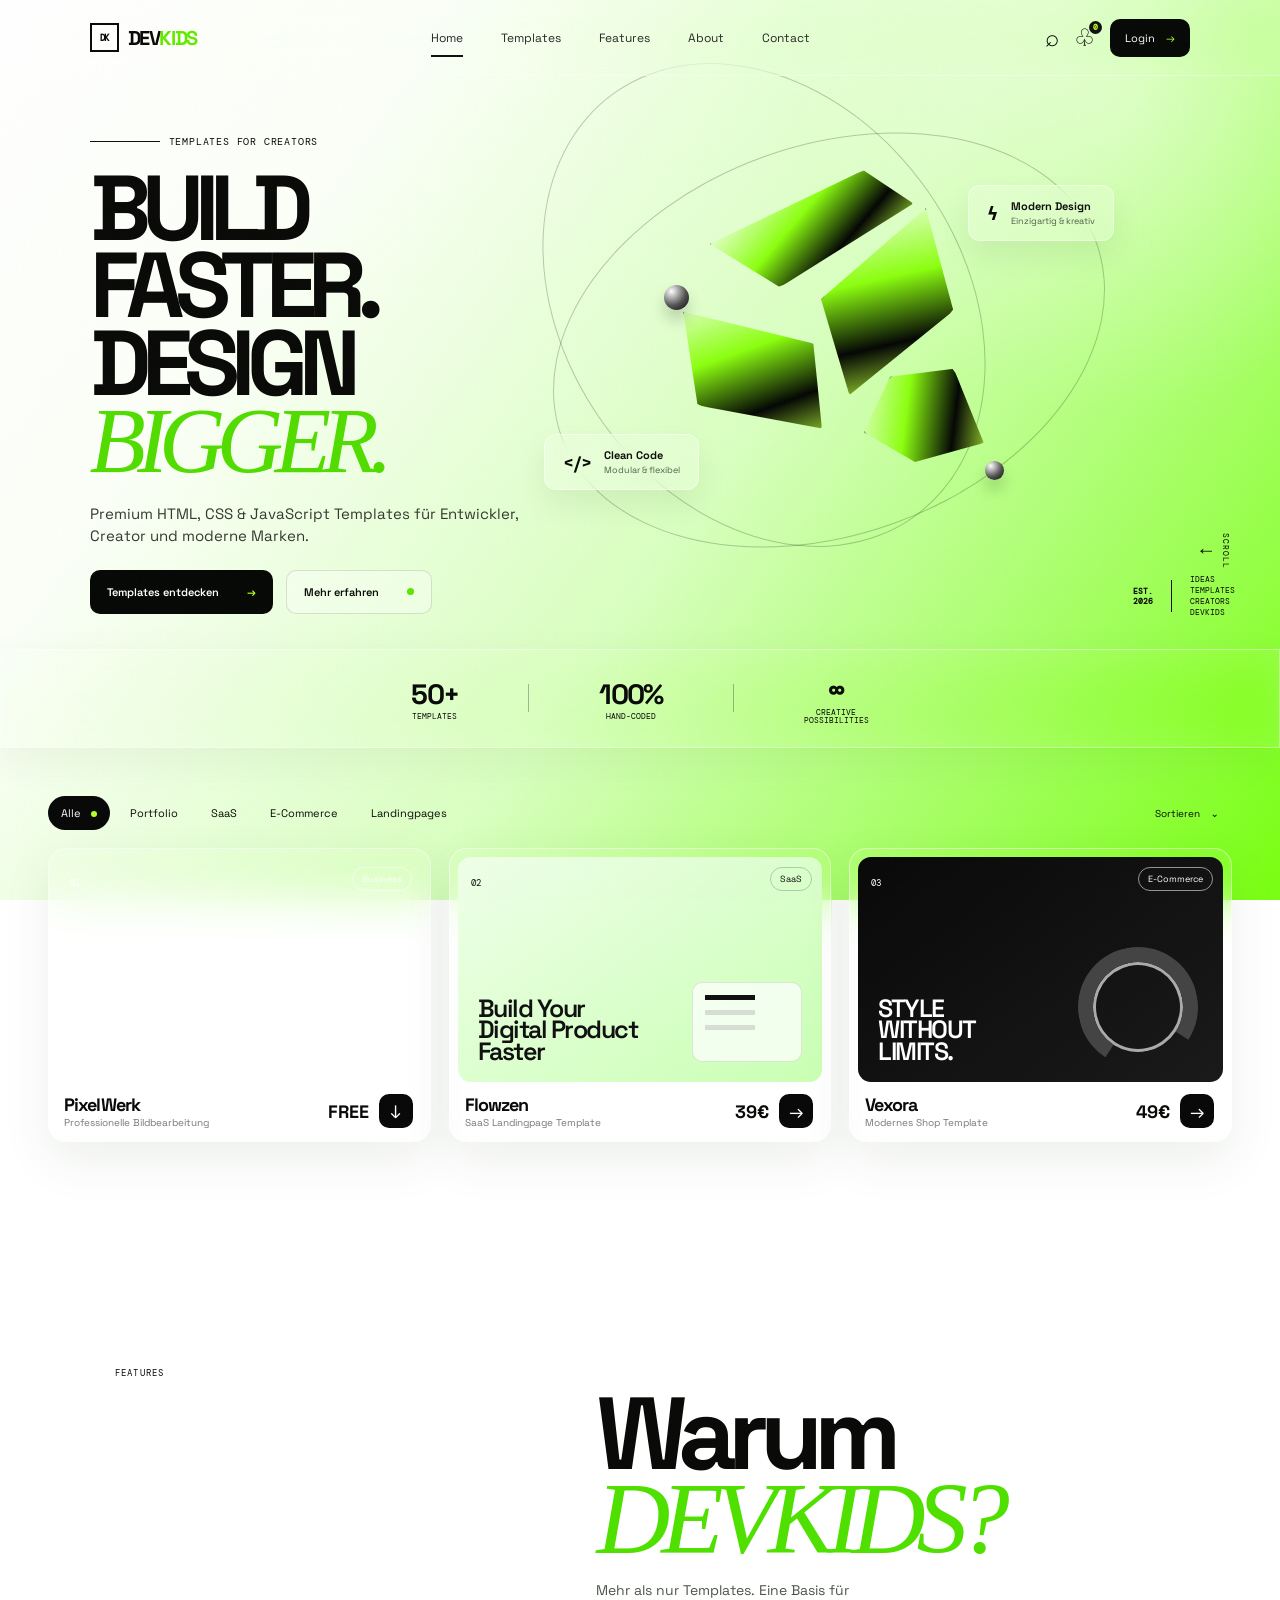
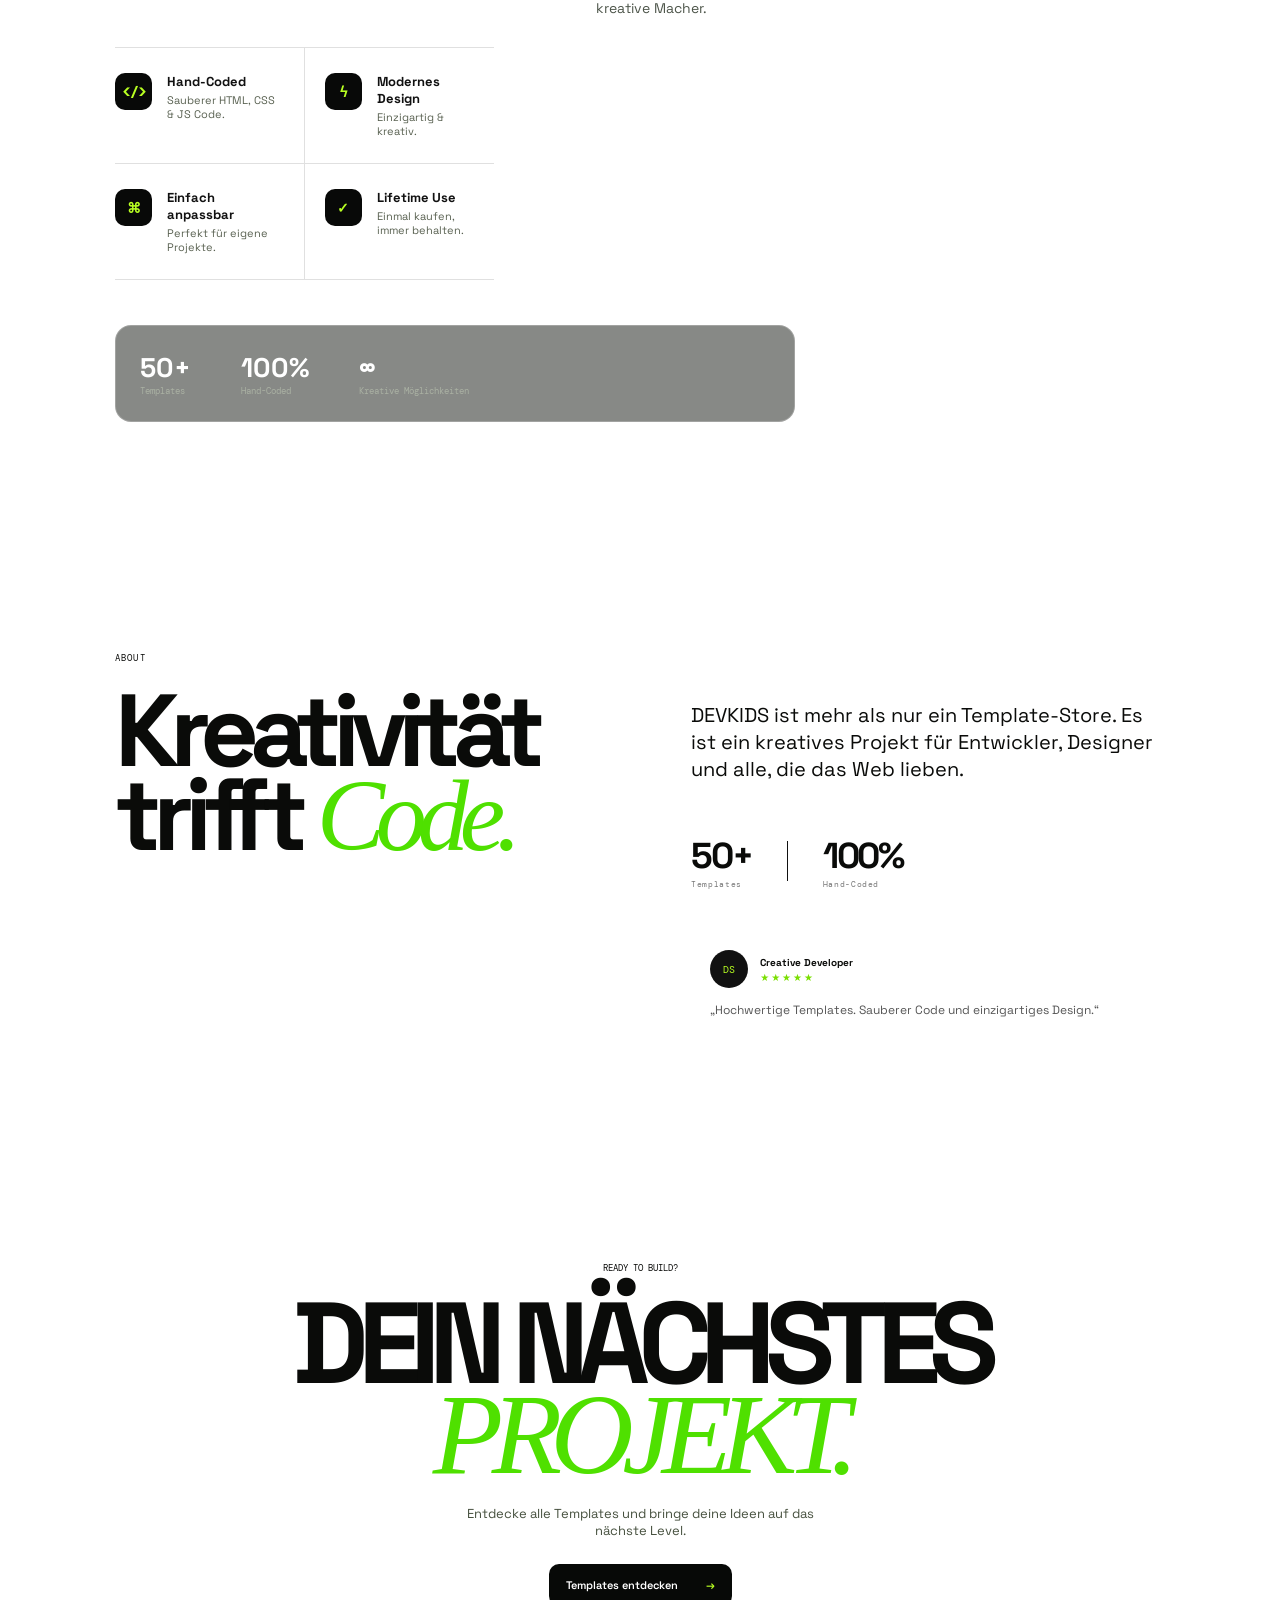
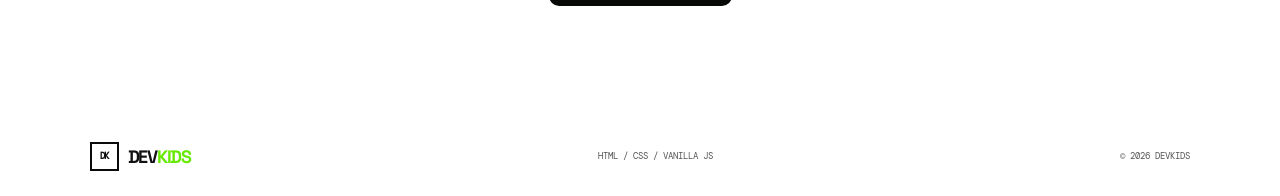
==== commit a4b12370: "Add PixelWerk as first downloadable template" ====
--- a/index.html
+++ b/index.html
@@ -61,9 +61,9 @@
         <button class="sort">Sortieren <span>⌄</span></button>
       </div>
       <div class="template-grid">
-        <article class="product-card" data-category="portfolio">
-          <div class="product-preview preview-dark"><span class="number">01</span><span class="pill">Portfolio</span><div class="preview-copy">Next<br>Generation<br>Portfolio</div><div class="preview-orb"></div></div>
-          <div class="product-meta"><div><h3>Nexora</h3><p>Modernes Portfolio Template</p></div><strong>29€</strong><a href="#" aria-label="Nexora ansehen">→</a></div>
+        <article class="product-card pixelwerk-card" data-category="landing">
+          <div class="product-preview preview-pixelwerk"><span class="number">01</span><span class="pill">Business</span><div class="preview-copy">YOUR<br>PHOTOS.<br><em>BETTER.</em></div><div class="preview-photo"></div></div>
+          <div class="product-meta"><div><h3>PixelWerk</h3><p>Professionelle Bildbearbeitung</p></div><strong>FREE</strong><a href="templates/pixelwerk/pixelwerk.html" download="pixelwerk-template.html" aria-label="PixelWerk Template herunterladen">↓</a></div>
         </article>
         <article class="product-card" data-category="saas">
           <div class="product-preview preview-light"><span class="number">02</span><span class="pill">SaaS</span><div class="preview-copy">Build Your<br>Digital Product<br>Faster</div><div class="mini-ui"></div></div>
--- a/style.css
+++ b/style.css
@@ -1,70 +1,26 @@
 @import url('https://fonts.googleapis.com/css2?family=DM+Mono:wght@400;500&family=Space+Grotesk:wght@400;500;600;700&display=swap');
-
-:root{
-  --bg:#f1eee6;--ink:#11110f;--muted:#6d6a61;--acid:#b9ff00;--violet:#7c5cff;
-  --line:rgba(17,17,15,.16);--dark:#10110e;--max:1440px;--mx:50vw;--my:50vh;
+:root{--green:#b8ff22;--green2:#6cff00;--dark:#090b08;--ink:#0a0b09;--muted:#555a50;--line:rgba(10,11,9,.14);--white:#f8f8f3;--glass:rgba(255,255,255,.16);--glass-border:rgba(255,255,255,.42)}
+*{box-sizing:border-box;margin:0;padding:0}html{scroll-behavior:smooth}body{font-family:"Space Grotesk",system-ui,sans-serif;color:var(--ink);background:linear-gradient(125deg,#fff 0%,#fbfff7 24%,#d9ffc0 55%,#79ff12 100%);background-attachment:fixed;overflow-x:hidden}::selection{background:var(--ink);color:var(--green)}a{color:inherit;text-decoration:none}button{font:inherit;color:inherit}
+body:before{content:"";position:fixed;inset:0;pointer-events:none;z-index:50;opacity:.025;background-image:url("data:image/svg+xml,%3Csvg xmlns='http://www.w3.org/2000/svg' width='140' height='140'%3E%3Cfilter id='n'%3E%3CfeTurbulence baseFrequency='.8' numOctaves='3'/%3E%3C/filter%3E%3Crect width='100%25' height='100%25' filter='url(%23n)'/%3E%3C/svg%3E")}
+.site-header{height:76px;position:absolute;top:0;left:0;right:0;z-index:30;display:flex;align-items:center;justify-content:space-between;padding:0 7vw;border-bottom:1px solid rgba(255,255,255,.35);background:rgba(255,255,255,.10);backdrop-filter:blur(22px) saturate(125%);-webkit-backdrop-filter:blur(22px) saturate(125%)}.logo{display:flex;align-items:center;gap:9px;font-weight:700;font-size:20px;letter-spacing:-.07em}.logo>span:last-child>span{color:#65e900}.logo-symbol{display:grid;place-items:center;width:29px;height:29px;border:2px solid var(--ink);font:700 9px "DM Mono",monospace;letter-spacing:-.1em}.desktop-nav{display:flex;gap:38px;align-items:center;font-size:12px}.desktop-nav a{padding:29px 0;color:#272a25;position:relative}.desktop-nav a.active:after{content:"";position:absolute;left:0;right:0;bottom:18px;height:2px;background:#111}.header-actions{display:flex;align-items:center;gap:15px}.icon-button,.cart-button{background:none;border:0;font-size:24px;line-height:1;position:relative;cursor:pointer}.cart-button b{position:absolute;right:-7px;top:-5px;width:13px;height:13px;border-radius:50%;background:#111;color:var(--green);font:700 8px/13px "DM Mono",monospace}.login-button{border:0;background:#080a08;color:#fff;padding:12px 15px;border-radius:10px;font-size:11px}.login-button span{color:var(--green);margin-left:8px}.menu-button{display:none;background:none;border:0}.menu-button i{display:block;width:25px;height:2px;background:#111;margin:5px}
+.mobile-menu{display:none}
+.hero{min-height:620px;padding:135px 7vw 35px;position:relative;overflow:hidden;background:transparent}.hero:after{content:"";position:absolute;right:-12%;top:-35%;width:650px;height:650px;border-radius:50%;background:radial-gradient(circle,rgba(255,255,255,.38),transparent 68%);pointer-events:none}.hero-content{position:relative;z-index:5;max-width:520px}.eyebrow{display:flex;align-items:center;gap:9px;font:10px "DM Mono",monospace;letter-spacing:.08em;margin-bottom:22px}.eyebrow span{width:70px;height:1px;background:#111}.hero h1{font-size:clamp(65px,7.2vw,112px);line-height:.84;letter-spacing:-.095em;font-weight:700}.hero h1 em{font-family:Georgia,serif;color:#52dc00;font-weight:400}.hero-content>p{max-width:480px;margin:22px 0;color:#343a31;font-size:15px;line-height:1.5}.hero-actions{display:flex;gap:13px}.button{display:inline-flex;align-items:center;gap:28px;padding:14px 17px;border-radius:10px;font-size:11px;font-weight:600}.button.dark{background:#070907;color:#fff}.button.dark span{color:var(--green)}.button.ghost{background:rgba(255,255,255,.35);border:1px solid rgba(10,11,9,.12)}.button.ghost i{width:7px;height:7px;border-radius:50%;background:#5fe400}
+.hero-art{position:absolute;width:570px;height:470px;right:13%;top:105px;z-index:3}.art-orbit{position:absolute;border:1px solid rgba(20,50,10,.25);border-radius:50%;transform:rotate(-20deg)}.orbit-a{inset:40px 0 40px 0}.orbit-b{inset:0 90px 70px -40px;transform:rotate(55deg)}.shape{position:absolute;background:linear-gradient(135deg,#efffe4 0%,#8cff10 38%,#050705 70%,#b7ff37 100%);box-shadow:15px 20px 35px rgba(0,0,0,.16);border:1px solid rgba(255,255,255,.45)}.shape-a{width:185px;height:95px;left:175px;top:80px;transform:skew(-25deg) rotate(-24deg);clip-path:polygon(0 20%,75% 0,100% 60%,35% 100%)}.shape-b{width:120px;height:185px;left:285px;top:105px;transform:skew(-8deg) rotate(32deg);clip-path:polygon(25% 0,100% 35%,72% 100%,0 68%)}.shape-c{width:175px;height:105px;left:120px;top:215px;transform:rotate(25deg);clip-path:polygon(0 25%,75% 0,100% 70%,30% 100%)}.shape-d{width:110px;height:110px;left:325px;top:260px;transform:rotate(-38deg);clip-path:polygon(50% 0,100% 30%,80% 100%,20% 75%,0 25%)}.art-ball{position:absolute;border-radius:50%;background:radial-gradient(circle at 30% 25%,#fff,#555 55%,#050505 100%);box-shadow:0 10px 15px rgba(0,0,0,.18)}.ball-a{width:25px;height:25px;left:120px;top:180px}.ball-b{width:19px;height:19px;right:110px;bottom:95px}.art-note{position:absolute;display:flex;align-items:center;gap:12px;padding:13px 18px;border:1px solid rgba(255,255,255,.5);border-radius:12px;background:rgba(255,255,255,.22);backdrop-filter:blur(12px);box-shadow:0 15px 30px rgba(25,70,10,.08);font-size:9px}.art-note b{font-size:18px}.art-note span{display:flex;flex-direction:column;color:#526049}.art-note strong{font-size:11px;color:#111;margin-bottom:2px}.note-one{right:0;top:80px}.note-two{left:0;bottom:85px}.hero-scroll{position:absolute;right:3.8%;bottom:80px;z-index:5;font:8px "DM Mono",monospace;writing-mode:vertical-rl;letter-spacing:.12em}.hero-scroll span{display:block;margin-top:12px;font-size:20px}.hero-est{position:absolute;right:3.5%;bottom:30px;z-index:5;display:flex;gap:18px;align-items:center;font:8px "DM Mono",monospace}.hero-est i{height:32px;width:1px;background:#111}.hero-est span{line-height:1.4}
+.stats-bar{display:flex;justify-content:center;align-items:center;gap:70px;padding:22px 30px;background:rgba(255,255,255,.12);border:1px solid rgba(255,255,255,.42);backdrop-filter:blur(22px) saturate(125%);-webkit-backdrop-filter:blur(22px) saturate(125%);box-shadow:0 12px 40px rgba(30,70,10,.06)}.stats-bar div{text-align:center;display:flex;flex-direction:column}.stats-bar strong{font-size:28px;letter-spacing:-.06em}.stats-bar span{font:8px "DM Mono",monospace;line-height:1.1}.stats-bar i{width:1px;height:28px;background:#111;opacity:.3}
+.templates{max-width:1240px;margin:0 auto;padding:48px 28px 110px;background:transparent}.templates-head{display:flex;justify-content:space-between;align-items:center;margin-bottom:18px}.filters{display:flex;gap:7px;overflow:auto;scrollbar-width:none}.filters::-webkit-scrollbar{display:none}.filter,.sort{border:0;background:transparent;padding:10px 13px;font-size:11px;white-space:nowrap;cursor:pointer}.filter{border-radius:100px}.filter.active{background:#080908;color:#fff}.filter.active b{display:inline-block;width:6px;height:6px;border-radius:50%;background:var(--green);margin-left:7px}.sort{font-size:10px}.sort span{margin-left:8px}.template-grid{display:grid;grid-template-columns:repeat(3,1fr);gap:18px}.product-card{border:1px solid rgba(255,255,255,.48);border-radius:18px;background:rgba(255,255,255,.13);padding:8px;box-shadow:0 18px 50px rgba(20,60,5,.08);backdrop-filter:blur(22px) saturate(130%);-webkit-backdrop-filter:blur(22px) saturate(130%);transition:.3s}.product-card:hover{transform:translateY(-6px);box-shadow:0 22px 40px rgba(0,0,0,.09)}.product-card.hidden{display:none}.product-preview{height:225px;border-radius:13px;position:relative;overflow:hidden;padding:13px;color:#fff}.preview-dark{background:linear-gradient(145deg,#080a08,#1a2414)}.preview-light{background:linear-gradient(145deg,#efffe9,#c9ffb3);color:#111}.preview-black{background:linear-gradient(145deg,#090909,#1a1a1a)}.number{font:9px "DM Mono",monospace}.pill{position:absolute;right:10px;top:10px;border:1px solid rgba(255,255,255,.55);border-radius:100px;padding:5px 9px;font-size:9px}.preview-light .pill{border-color:rgba(0,0,0,.2)}.preview-copy{position:absolute;left:20px;bottom:20px;font-size:25px;line-height:.86;letter-spacing:-.06em;font-weight:600}.preview-orb{position:absolute;right:-10px;bottom:-25px;width:150px;height:150px;border-radius:50%;background:radial-gradient(circle at 30% 25%,#fff,#86ff20 28%,#10130e 63%,#000 70%);box-shadow:-20px 0 35px rgba(124,255,22,.25)}.mini-ui{position:absolute;right:20px;bottom:20px;width:110px;height:80px;background:rgba(255,255,255,.72);border:1px solid rgba(0,0,0,.1);border-radius:10px}.mini-ui:before{content:"";position:absolute;left:12px;top:12px;width:50px;height:5px;background:#111;box-shadow:0 15px #d7ddd3,0 30px #d7ddd3}.headphone{position:absolute;right:25px;bottom:15px;width:120px;height:120px;border:15px solid #444;border-bottom-color:transparent;border-radius:50%;transform:rotate(-12deg);box-shadow:inset 0 0 0 3px #aaa}.product-meta{display:grid;grid-template-columns:1fr auto 36px;align-items:center;padding:11px 7px 4px;gap:10px}.product-meta h3{font-size:18px;letter-spacing:-.05em}.product-meta p{font-size:10px;color:#777}.product-meta>strong{font-size:18px}.product-meta>a{width:34px;height:34px;border-radius:10px;background:#080908;color:#fff;display:grid;place-items:center;font-size:18px}
+.section{padding:115px 9vw}.features{background:rgba(255,255,255,.10);backdrop-filter:blur(20px) saturate(120%);-webkit-backdrop-filter:blur(20px) saturate(120%);display:grid;grid-template-columns:1fr 1.5fr;gap:30px 8vw}.section-label{font:9px "DM Mono",monospace;letter-spacing:.12em}.feature-copy h2,.about h2{font-size:clamp(60px,8vw,105px);line-height:.82;letter-spacing:-.09em;margin-top:25px}.feature-copy h2 em,.about h2 em,.cta h2 em{font-family:Georgia,serif;font-weight:400;color:#4fe000}.feature-copy p{max-width:300px;color:#4d554a;font-size:14px;margin-top:20px}.feature-list{display:grid;grid-template-columns:1fr 1fr;gap:0;border-top:1px solid rgba(0,0,0,.12)}.feature-list>div{display:flex;gap:15px;padding:25px 15px 25px 0;border-bottom:1px solid rgba(0,0,0,.12)}.feature-list>div:nth-child(odd){border-right:1px solid rgba(0,0,0,.12);padding-right:20px}.feature-list>div:nth-child(even){padding-left:20px}.feature-list b{width:37px;height:37px;border-radius:10px;background:#080908;color:var(--green);display:grid;place-items:center;font:700 14px "DM Mono",monospace;flex:none}.feature-list span{display:flex;flex-direction:column;font-size:11px;color:#596151}.feature-list strong{font-size:13px;color:#111;margin-bottom:3px}.feature-stats{grid-column:1/-1;display:flex;gap:50px;margin-top:15px;padding:24px;background:rgba(5,10,3,.48);color:#fff;border:1px solid rgba(255,255,255,.22);border-radius:16px;max-width:680px;backdrop-filter:blur(20px);-webkit-backdrop-filter:blur(20px)}.feature-stats div{display:flex;flex-direction:column}.feature-stats strong{font-size:27px;color:#fff}.feature-stats span{font:9px "DM Mono",monospace;color:#aab1a3}
+.about{display:grid;grid-template-columns:1fr 1fr;gap:8vw;background:rgba(255,255,255,.10);backdrop-filter:blur(18px);-webkit-backdrop-filter:blur(18px)}.about-copy>p{font-size:20px;line-height:1.35;max-width:480px;margin:50px 0}.about-stats{display:flex;gap:35px;align-items:center}.about-stats strong{font-size:36px;letter-spacing:-.06em}.about-stats small{display:block;font:8px "DM Mono",monospace;color:#777;letter-spacing:.08em}.about-stats i{width:1px;height:40px;background:#111}.quote{margin-top:42px;padding:18px;border:1px solid rgba(255,255,255,.48);border-radius:14px;background:rgba(255,255,255,.14);backdrop-filter:blur(18px);-webkit-backdrop-filter:blur(18px);display:grid;grid-template-columns:38px 1fr;gap:4px 12px;max-width:470px}.avatar{width:38px;height:38px;border-radius:50%;background:#111;color:var(--green);display:grid;place-items:center;font:10px "DM Mono",monospace;grid-row:span 2}.quote b{font-size:10px}.quote div span{display:block;color:#7adf00;letter-spacing:2px;font-size:10px}.quote p{grid-column:1/-1;font-size:12px;color:#555;margin:10px 0 0}
+.cta{padding:110px 9vw;background:rgba(255,255,255,.10);backdrop-filter:blur(18px);-webkit-backdrop-filter:blur(18px);text-align:center}.cta-label{font:9px "DM Mono",monospace}.cta h2{font-size:clamp(65px,9vw,130px);line-height:.78;letter-spacing:-.1em;margin:25px 0}.cta p{max-width:360px;margin:0 auto 25px;color:#46503e;font-size:13px}
+footer{display:flex;align-items:center;justify-content:space-between;padding:25px 7vw;border-top:1px solid rgba(255,255,255,.38);background:rgba(255,255,255,.10);backdrop-filter:blur(20px);-webkit-backdrop-filter:blur(20px);font:9px "DM Mono",monospace;color:#555}footer .logo{font:700 18px "Space Grotesk",sans-serif;color:#111}
+@media(max-width:1000px){.desktop-nav{gap:18px}.hero-art{right:0;transform:scale(.85);transform-origin:right center}.hero-est{right:2%}.template-grid{grid-template-columns:1fr 1fr}.product-card:last-child{grid-column:1/-1;max-width:50%}.features{grid-template-columns:1fr 1fr}.feature-list{grid-column:1/-1}.feature-stats{grid-column:1/-1}.about{gap:50px}}
+@media(max-width:720px){
+.site-header{height:68px;padding:0 18px;background:rgba(255,255,255,.35);backdrop-filter:blur(15px)}.desktop-nav,.icon-button,.cart-button,.login-button{display:none}.menu-button{display:block}.header-actions{gap:8px}.logo{font-size:19px}
+.mobile-menu{position:fixed;inset:0;z-index:100;background:rgba(225,255,208,.68);backdrop-filter:blur(28px) saturate(135%);-webkit-backdrop-filter:blur(28px) saturate(135%);padding:24px 20px;display:flex;flex-direction:column;transform:translateX(100%);transition:transform .45s cubic-bezier(.7,0,.2,1)}.mobile-menu.open{transform:none}.mobile-menu[aria-hidden="true"]{pointer-events:none}.mobile-menu-top{display:flex;justify-content:space-between;font:9px "DM Mono",monospace}.menu-close{border:0;background:none;font-size:31px;line-height:.7}.mobile-menu nav{margin-top:70px;display:flex;flex-direction:column}.mobile-menu nav a{font-size:48px;font-weight:700;letter-spacing:-.07em;border-bottom:1px solid rgba(0,0,0,.13);padding:12px 0;display:flex;justify-content:space-between}.mobile-menu nav small{font:9px "DM Mono",monospace;align-self:center}.mobile-menu-foot{margin-top:auto;display:flex;justify-content:space-between;font:8px "DM Mono",monospace}
+.hero{min-height:820px;padding:110px 20px 20px;background:transparent}.hero:after{width:420px;height:420px;right:-180px;top:100px}.hero-content{max-width:100%;z-index:7}.eyebrow{font-size:8px;margin-bottom:18px}.eyebrow span{width:42px}.hero h1{font-size:16.5vw;line-height:.82}.hero-content>p{font-size:13px;max-width:310px;margin:18px 0}.hero-actions{flex-direction:column;align-items:flex-start;gap:8px}.button{padding:14px 16px}.hero-art{width:390px;height:330px;right:-55px;top:420px;transform:scale(.9)}.shape-a{width:130px;height:70px;left:110px;top:45px}.shape-b{width:90px;height:135px;left:190px;top:60px}.shape-c{width:130px;height:75px;left:75px;top:150px}.shape-d{width:80px;height:80px;left:220px;top:180px}.ball-a{left:65px;top:120px}.ball-b{right:60px;bottom:60px}.note-one{right:18px;top:5px;transform:scale(.82);transform-origin:right}.note-two{left:8px;bottom:5px;transform:scale(.78);transform-origin:left}.hero-scroll{right:18px;bottom:40px}.hero-est{display:none}
+.stats-bar{gap:20px;padding:17px 12px}.stats-bar strong{font-size:23px}.stats-bar span{font-size:7px}.stats-bar i{height:23px}
+.templates{padding:32px 14px 85px}.templates-head{display:block}.filters{padding-bottom:8px}.filter{font-size:10px;padding:9px 12px}.sort{display:none}.template-grid{display:flex;overflow-x:auto;scroll-snap-type:x mandatory;gap:12px;padding:8px 0 15px;scrollbar-width:none}.template-grid::-webkit-scrollbar{display:none}.product-card{min-width:88%;scroll-snap-align:start;border-radius:16px}.product-preview{height:275px}.product-card:last-child{max-width:none}.product-meta h3{font-size:19px}.product-meta p{font-size:10px}
+.features{display:block;padding:90px 20px;background:rgba(255,255,255,.10)}.feature-copy h2,.about h2{font-size:19vw;margin-top:18px}.feature-list{margin-top:45px;display:block;border-top:0}.feature-list>div,.feature-list>div:nth-child(odd),.feature-list>div:nth-child(even){padding:18px 0;border-right:0}.feature-stats{margin-top:25px;display:flex;gap:0;justify-content:space-between;padding:18px 15px;border-radius:13px}.feature-stats strong{font-size:22px}.feature-stats span{font-size:7px}
+.about{display:block;padding:90px 20px}.about-copy>p{font-size:18px;margin:35px 0}.about-stats{gap:25px}.quote{margin-top:30px}.cta{padding:90px 20px}.cta h2{font-size:18vw}.cta p{font-size:12px}.cta .button{margin:auto}
+footer{padding:22px 18px;display:grid;grid-template-columns:1fr 1fr;gap:15px}footer>span:nth-child(2){text-align:right}footer>span:last-child{grid-column:1/-1}
 }
-*{box-sizing:border-box;margin:0;padding:0}
-html{scroll-behavior:smooth}
-body{background:var(--bg);color:var(--ink);font-family:"Space Grotesk",Arial,sans-serif;overflow-x:hidden}
-::selection{background:var(--acid);color:#000}
-a{color:inherit;text-decoration:none}button{font:inherit}
-body:before{content:"";position:fixed;inset:0;z-index:90;pointer-events:none;opacity:.035;background-image:url("data:image/svg+xml,%3Csvg xmlns='http://www.w3.org/2000/svg' width='160' height='160'%3E%3Cfilter id='n'%3E%3CfeTurbulence baseFrequency='.85' numOctaves='3'/%3E%3C/filter%3E%3Crect width='100%25' height='100%25' filter='url(%23n)'/%3E%3C/svg%3E")}
-body:after{content:"";position:fixed;left:var(--mx);top:var(--my);width:380px;height:380px;transform:translate(-50%,-50%);border-radius:50%;background:radial-gradient(circle,rgba(185,255,0,.12),transparent 65%);pointer-events:none;z-index:0;transition:left .2s ease,top .2s ease}
-.wrap{max-width:var(--max);margin:auto;padding:0 36px}
-
-.side-index{position:fixed;z-index:50;left:0;top:0;bottom:0;width:72px;border-right:1px solid var(--line);display:flex;flex-direction:column;align-items:center;justify-content:space-between;padding:25px 0;background:rgba(241,238,230,.78);backdrop-filter:blur(15px)}
-.side-logo{font-weight:700;font-size:11px;writing-mode:vertical-rl;transform:rotate(180deg);letter-spacing:.16em}.side-logo b{color:var(--violet)}
-.side-scroll{writing-mode:vertical-rl;transform:rotate(180deg);font:8px "DM Mono",monospace;color:#777;letter-spacing:.15em}.side-scroll i{display:block;width:1px;height:55px;background:#aaa;margin:12px auto}
-.side-number{font:10px "DM Mono",monospace}
-
-.header{position:absolute;top:0;left:72px;right:0;height:86px;z-index:40;display:flex;align-items:center;justify-content:space-between;padding:0 42px;border-bottom:1px solid var(--line)}
-.brand{display:flex;align-items:center;gap:10px;font-size:18px;font-weight:700;letter-spacing:-.06em}.brand span span{color:var(--violet)}
-.brand-icon{font:600 9px "DM Mono",monospace;border:1px solid var(--ink);padding:6px 7px;letter-spacing:-.08em}
-.header-meta{font:9px "DM Mono",monospace;color:#777;letter-spacing:.12em;text-transform:uppercase}
-.nav{display:flex;gap:25px;align-items:center;font-size:11px}.nav>a{color:#666}.nav>a:hover{color:#111}.nav .pill{padding:10px 13px;border:1px solid var(--ink);border-radius:100px;color:var(--ink)}.nav .pill span{color:var(--violet);margin-left:7px}
-.menu{display:none;background:none;border:0}.menu b{display:block;width:25px;height:1px;background:#111;margin:6px}
-
-.hero{min-height:100vh;position:relative;padding:150px 0 80px;margin-left:72px;overflow:hidden}
-.hero .wrap{min-height:calc(100vh - 230px);position:relative}
-.hero-kicker{font:10px "DM Mono",monospace;text-transform:uppercase;letter-spacing:.12em;color:#777}
-.hero-kicker strong{color:var(--violet);font-weight:400}
-.hero h1{font-size:clamp(88px,12vw,190px);line-height:.79;letter-spacing:-.105em;max-width:1000px;margin-top:55px;position:relative;z-index:3}
-.hero h1 span{display:block;margin-left:11vw}.hero h1 em{font-family:Georgia,serif;font-weight:400;color:var(--violet);letter-spacing:-.08em}
-.hero-sub{position:absolute;left:7px;bottom:5px;width:330px;font-size:13px;line-height:1.6;color:#69675f;z-index:5}.hero-sub b{color:#111}
-.hero-stamp{position:absolute;right:7%;top:25%;width:175px;height:175px;border:1px solid #111;border-radius:50%;display:grid;place-items:center;text-align:center;font:9px "DM Mono",monospace;letter-spacing:.1em;transform:rotate(14deg);z-index:5}.hero-stamp strong{font-size:26px;color:var(--violet);display:block}
-.hero-object{position:absolute;right:7%;bottom:4%;width:370px;height:390px;z-index:2}.hero-object:before{content:"";position:absolute;inset:25px -25px -20px 35px;border:1px solid rgba(17,17,15,.18);transform:rotate(-8deg)}
-.object-paper{position:absolute;inset:0;background:var(--dark);color:#eee;padding:22px;transform:rotate(7deg);box-shadow:35px 35px 70px rgba(0,0,0,.17);transition:transform .5s ease}
-.object-top,.object-bottom{display:flex;justify-content:space-between;font:8px "DM Mono",monospace;color:#8d8d84}.object-mark{position:absolute;left:22px;bottom:65px;font-size:115px;line-height:.7;letter-spacing:-.13em;color:var(--acid)}.object-copy{position:absolute;right:20px;top:100px;font:8px/1.5 "DM Mono",monospace;text-align:right}.object-copy b{font-size:18px;color:#fff}
-.hero-object .dot{position:absolute;width:15px;height:15px;border-radius:50%;background:var(--acid);right:-20px;top:55px;box-shadow:0 0 30px rgba(185,255,0,.8)}
-
-.ticker{margin-left:72px;border-top:1px solid var(--line);border-bottom:1px solid var(--line);overflow:hidden;padding:16px 0;background:#e8e4da;white-space:nowrap}.ticker-track{width:max-content;display:flex;gap:26px;align-items:center;font:700 11px "DM Mono",monospace;letter-spacing:.12em;animation:ticker 22s linear infinite}.ticker i{font-style:normal;color:var(--violet)}@keyframes ticker{to{transform:translateX(-50%)}}
-
-.archive{margin-left:72px;padding:150px 0 190px;background:var(--dark);color:#eee}.archive .wrap{max-width:var(--max)}
-.section-top{display:grid;grid-template-columns:1fr 2fr;gap:50px;margin-bottom:80px}.section-id{font:9px "DM Mono",monospace;color:#85857d;letter-spacing:.12em}.archive h2{font-size:clamp(65px,9vw,130px);line-height:.8;letter-spacing:-.1em}.archive h2 em{font-family:Georgia,serif;font-weight:400;color:var(--acid)}.archive-intro{color:#85857d;max-width:390px;font-size:13px;line-height:1.7;margin-top:28px}
-.archive-controls{display:flex;justify-content:space-between;align-items:center;margin-bottom:22px}.filters{display:flex;gap:6px}.filter{border:1px solid rgba(255,255,255,.16);background:none;color:#777;border-radius:100px;padding:8px 12px;font:9px "DM Mono",monospace;cursor:pointer;text-transform:uppercase}.filter:hover,.filter.active{background:var(--acid);border-color:var(--acid);color:#111}.counter{font:9px "DM Mono",monospace;color:#666}.counter b{color:#eee}
-.template{display:grid;grid-template-columns:38px 1.2fr 1fr 90px;gap:24px;align-items:center;border-top:1px solid rgba(255,255,255,.12);padding:22px 0;transition:.35s}.template:last-child{border-bottom:1px solid rgba(255,255,255,.12)}.template:hover{background:rgba(255,255,255,.025);padding-left:12px;padding-right:12px}.template.hidden{display:none}.template-no{font:10px "DM Mono",monospace;color:#5e5e59;align-self:start;padding-top:10px}
-.template-art{height:275px;position:relative;overflow:hidden;padding:18px;display:flex;flex-direction:column;justify-content:space-between;color:#111}.template-art .tiny{display:flex;justify-content:space-between;font:8px "DM Mono",monospace}.template-art strong{font-size:54px;line-height:.77;letter-spacing:-.08em}.template-art em{font-family:Georgia,serif;font-weight:400}.template-art .arrow{font-size:22px;align-self:flex-end}
-.art-a{background:#d8d2c6}.art-a .shape{position:absolute;width:120px;height:120px;border-radius:50%;border:1px solid #111;right:30px;top:40px}
-.art-b{background:#a9b8a5}.art-b:after{content:"";position:absolute;inset:0;background:linear-gradient(90deg,transparent 49.7%,rgba(0,0,0,.18) 50%,transparent 50.3%),linear-gradient(transparent 49.7%,rgba(0,0,0,.18) 50%,transparent 50.3%);background-size:60px 60px}.art-c{background:#d5c7ef}.art-c .window{position:absolute;right:18px;bottom:18px;width:115px;height:85px;border:1px solid #665d78;background:#eee9f7;padding:10px}.window:before{content:"";display:block;width:5px;height:5px;border-radius:50%;background:#7c5cff;box-shadow:10px 0 #aaa,20px 0 #aaa}
-.template-info .type{font:8px "DM Mono",monospace;color:#777;letter-spacing:.08em}.template-info h3{font-size:31px;letter-spacing:-.06em;margin:12px 0}.template-info p{max-width:340px;color:#777;font-size:12px;line-height:1.65}.tags{display:flex;gap:6px;margin-top:22px}.tags span{border:1px solid rgba(255,255,255,.13);padding:5px 7px;font:8px "DM Mono",monospace;color:#777}.buy{align-self:stretch;display:flex;flex-direction:column;justify-content:space-between;text-align:right}.buy strong{font-size:22px;letter-spacing:-.06em}.buy a{font:9px "DM Mono",monospace;color:#aaa}.buy a span{color:var(--acid);font-size:15px}
-
-.idea{margin-left:72px;background:var(--acid);min-height:850px;padding:120px max(36px,calc((100vw - 1368px)/2));position:relative;overflow:hidden;color:#111}.idea-id{font:9px "DM Mono",monospace}.idea h2{font-size:clamp(80px,12vw,180px);line-height:.73;letter-spacing:-.105em;margin-top:60px;position:relative;z-index:2}.idea h2 em{font-family:Georgia,serif;font-weight:400}.idea p{position:absolute;right:8%;bottom:115px;width:300px;font-size:14px;line-height:1.65}.idea-mark{position:absolute;right:-100px;bottom:-190px;font-size:620px;line-height:.7;opacity:.08;letter-spacing:-.2em}
-
-.method{margin-left:72px;padding:155px 0 180px}.method .wrap{max-width:var(--max)}.method-head{display:grid;grid-template-columns:1fr 2fr;gap:50px;margin-bottom:100px}.method-head span{font:9px "DM Mono",monospace;color:#777}.method-head h2{font-size:clamp(70px,9vw,125px);line-height:.76;letter-spacing:-.1em}.method-head em{font-family:Georgia,serif;font-weight:400;color:var(--violet)}
-.method-grid{display:grid;grid-template-columns:repeat(3,1fr);border-top:1px solid var(--line)}.method-item{padding:28px 35px 25px 0;border-right:1px solid var(--line);min-height:250px}.method-item:not(:first-child){padding-left:35px}.method-item:last-child{border:0}.method-item span{font:10px "DM Mono",monospace;color:#777}.method-item h3{font-size:44px;letter-spacing:-.08em;margin:55px 0 12px}.method-item p{max-width:250px;color:#777;font-size:12px;line-height:1.65}
-
-.last{margin:0 34px 34px;background:var(--dark);color:#eee;min-height:650px;padding:28px 42px;position:relative;overflow:hidden}.last:after{content:"";position:absolute;width:600px;height:600px;border-radius:50%;border:1px solid rgba(185,255,0,.35);right:-100px;bottom:-260px;box-shadow:0 0 0 70px rgba(185,255,0,.025),0 0 0 140px rgba(185,255,0,.018)}.last-top{display:flex;justify-content:space-between;font:9px "DM Mono",monospace;color:#777}.last-content{position:absolute;left:42px;bottom:55px}.last-content h2{font-size:clamp(90px,14vw,200px);line-height:.72;letter-spacing:-.11em}.last-content em{font-family:Georgia,serif;font-weight:400;color:var(--acid)}.last-content a{display:inline-flex;margin-top:48px;background:var(--acid);color:#111;padding:15px 17px;font:9px "DM Mono",monospace}.last-star{position:absolute;left:55vw;bottom:130px;color:var(--acid);font-size:80px;animation:spin 14s linear infinite}@keyframes spin{to{transform:rotate(360deg)}}
-
-footer{margin-left:72px;border-top:1px solid var(--line);padding:28px 42px;display:grid;grid-template-columns:1fr 1fr 1fr;align-items:center;font:9px "DM Mono",monospace;color:#777}footer .brand{font:700 17px "Space Grotesk",sans-serif;color:#111}footer>span:nth-child(2){text-align:center}footer>span:last-child{text-align:right}
-
-.reveal{opacity:0;transform:translateY(30px);transition:opacity .8s ease,transform .8s ease}.reveal.visible{opacity:1;transform:none}
-
-@media(max-width:900px){
-  .side-index{width:48px}.header,.hero,.ticker,.archive,.idea,.method,footer{margin-left:48px}.header{left:48px;padding:0 24px}.nav{display:none}.menu{display:block}.header.open .nav{position:absolute;display:flex;top:85px;left:0;right:0;padding:20px 24px;flex-direction:column;align-items:flex-start;background:rgba(241,238,230,.98);border-bottom:1px solid var(--line)}
-  .wrap{padding:0 24px}.hero{padding-top:130px}.hero h1{font-size:14vw}.hero-object{right:2%;bottom:6%;transform:scale(.8);transform-origin:right bottom}.hero-stamp{right:3%;top:25%;transform:scale(.8) rotate(14deg)}
-  .section-top,.method-head{grid-template-columns:1fr}.template{grid-template-columns:30px 1.2fr 1fr}.buy{grid-column:3;grid-row:1}.template-info{grid-column:3;grid-row:1}.template-art{grid-row:1/3;grid-column:2}.method-grid{grid-template-columns:1fr}.method-item{border-right:0;border-bottom:1px solid var(--line)}.method-item:not(:first-child){padding-left:0}.method-item:last-child{border-bottom:0}
-}
-@media(max-width:600px){
-  .side-index{display:none}.header,.hero,.ticker,.archive,.idea,.method,footer{margin-left:0}.header{left:0;padding:0 17px;height:70px}.header-meta{display:none}.hero{padding:105px 0 50px}.wrap{padding:0 17px}.hero .wrap{min-height:810px}.hero h1{font-size:20vw;margin-top:42px}.hero h1 span{margin-left:5vw}.hero-sub{left:17px;bottom:10px;width:245px;font-size:12px}.hero-stamp{top:27%;right:-22px;transform:scale(.6) rotate(14deg)}.hero-object{right:-95px;bottom:145px;transform:scale(.55)}.ticker{margin-left:0}.archive{padding:105px 0}.archive .wrap{padding:0 17px}.archive h2{font-size:18vw}.archive-controls{align-items:flex-start;gap:20px;flex-direction:column}.template{grid-template-columns:22px 1fr;padding:18px 0}.template-art{grid-column:2;grid-row:1;width:100%;height:230px}.template-info{grid-column:2;grid-row:2;padding-top:20px}.buy{grid-column:2;grid-row:3;display:flex;flex-direction:row;align-items:center;padding-top:18px}.buy a{margin-left:auto}.template-art strong{font-size:45px}.idea{min-height:780px;padding:100px 17px}.idea h2{font-size:21vw;margin-top:55px}.idea p{position:static;width:250px;margin-top:50px}.idea-mark{font-size:400px}.method{padding:105px 0}.method .wrap{padding:0 17px}.method-head h2{font-size:19vw}.method-grid{margin-top:70px}.method-item h3{margin-top:35px}.last{margin:0 17px 17px;min-height:560px;padding:22px}.last-content{left:22px;bottom:38px}.last-content h2{font-size:24vw}.last-star{left:auto;right:30px;bottom:180px;font-size:55px}footer{margin-left:0;padding:25px 17px;grid-template-columns:1fr;gap:15px}footer>span{text-align:left!important}
-}
+@media(max-width:390px){.hero{min-height:780px}.hero h1{font-size:17.2vw}.hero-art{top:405px;right:-85px;transform:scale(.82)}.product-card{min-width:92%}.feature-stats strong{font-size:19px}}
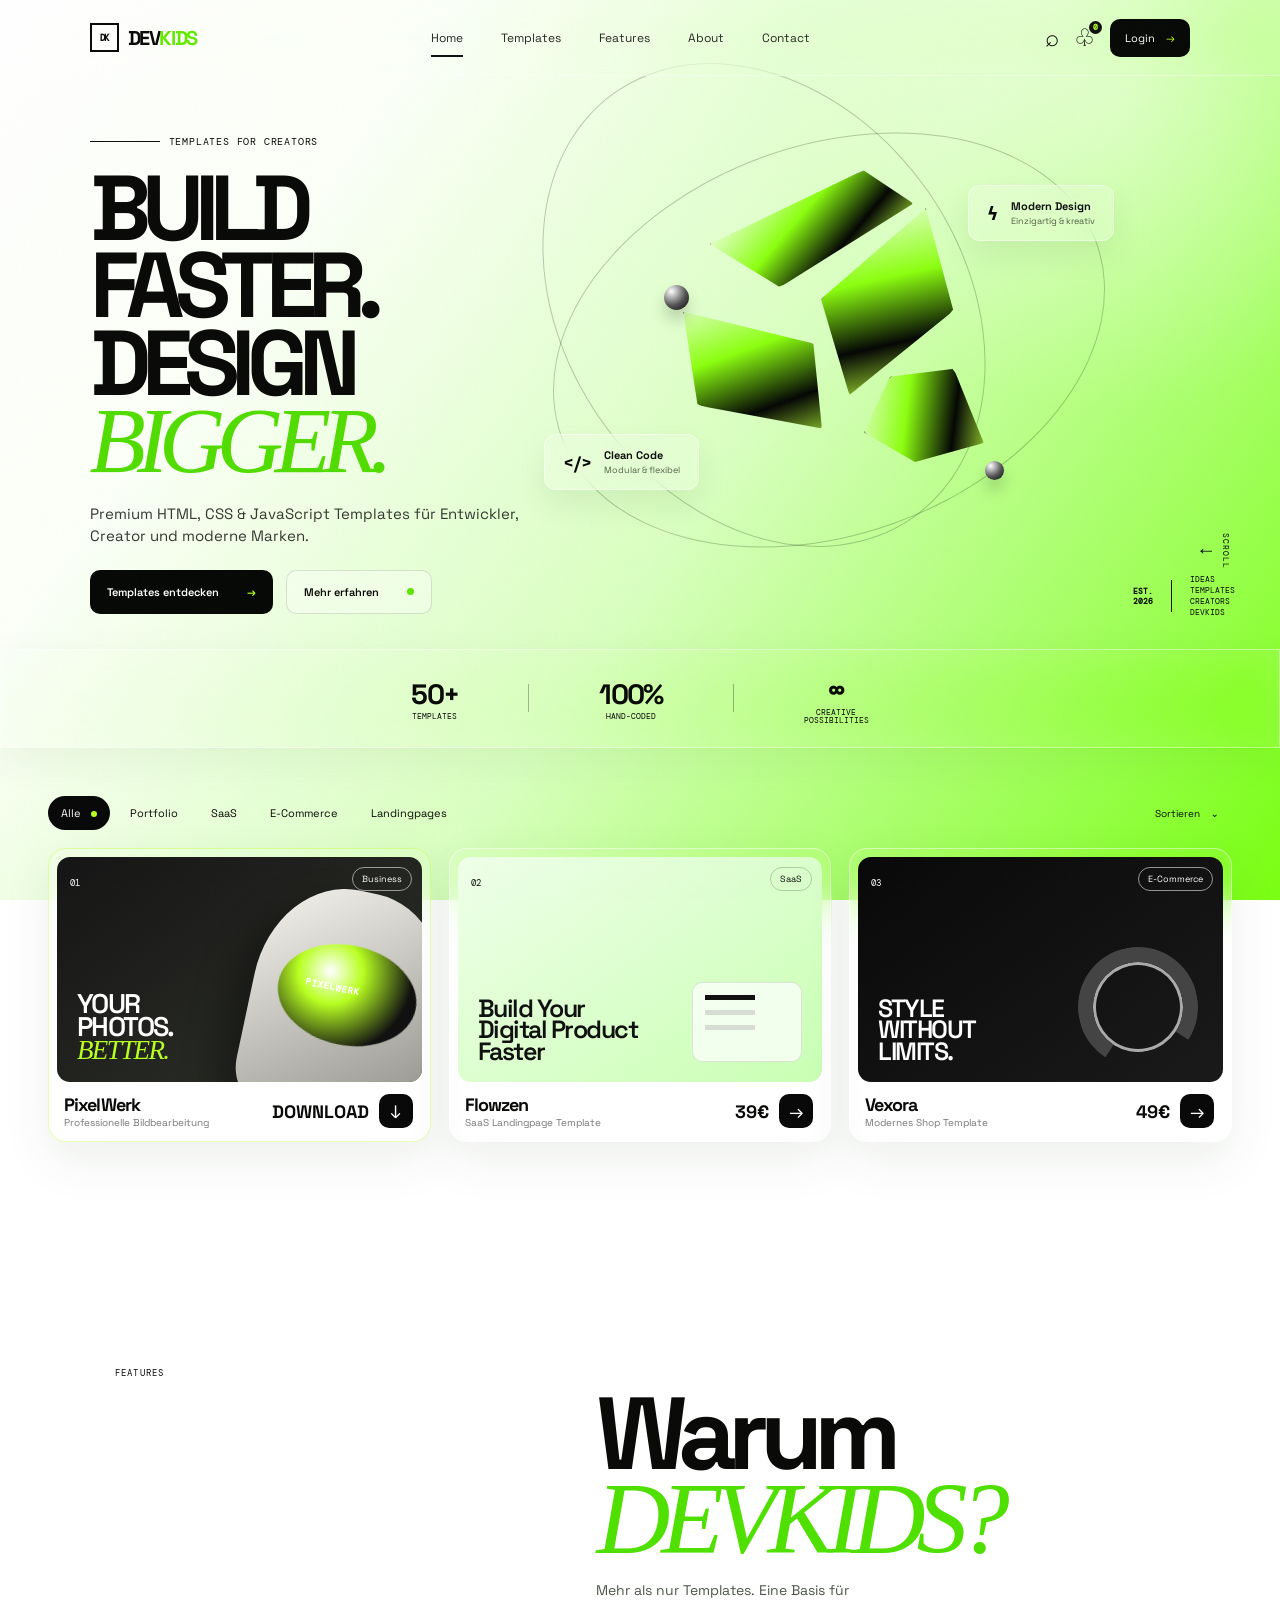
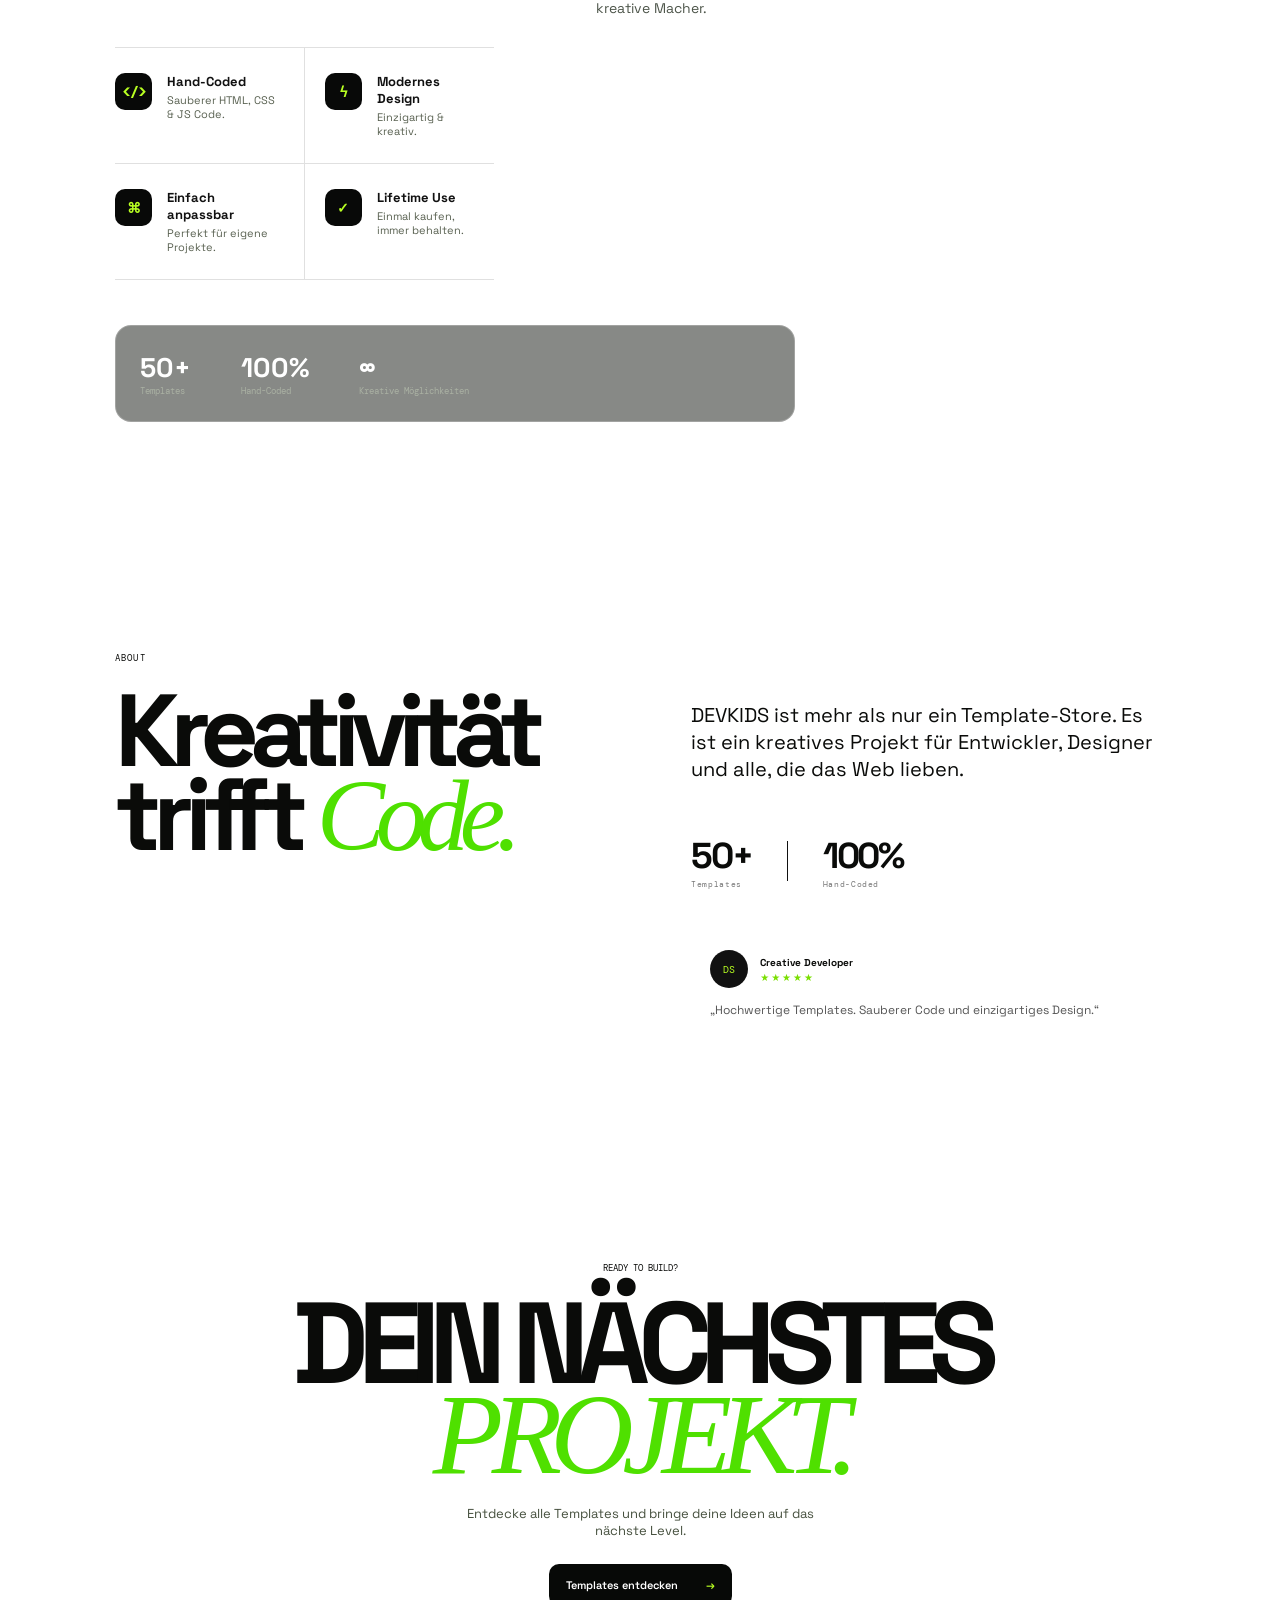
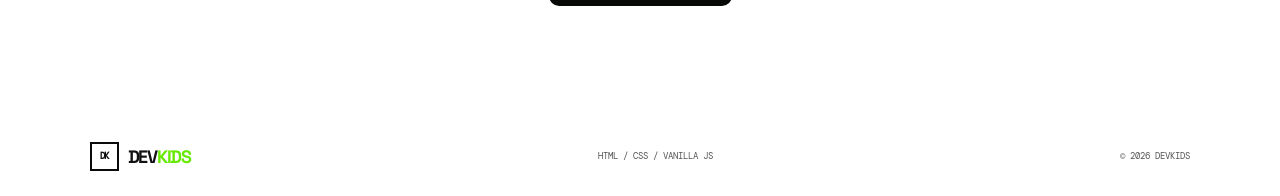
==== commit c6f04165: "Label PixelWerk as downloadable template" ====
--- a/index.html
+++ b/index.html
@@ -63,7 +63,7 @@
       <div class="template-grid">
         <article class="product-card pixelwerk-card" data-category="landing">
           <div class="product-preview preview-pixelwerk"><span class="number">01</span><span class="pill">Business</span><div class="preview-copy">YOUR<br>PHOTOS.<br><em>BETTER.</em></div><div class="preview-photo"></div></div>
-          <div class="product-meta"><div><h3>PixelWerk</h3><p>Professionelle Bildbearbeitung</p></div><strong>FREE</strong><a href="templates/pixelwerk/pixelwerk.html" download="pixelwerk-template.html" aria-label="PixelWerk Template herunterladen">↓</a></div>
+          <div class="product-meta"><div><h3>PixelWerk</h3><p>Professionelle Bildbearbeitung</p></div><strong>DOWNLOAD</strong><a href="templates/pixelwerk/pixelwerk.html" download="pixelwerk-template.html" aria-label="PixelWerk Template herunterladen">↓</a></div>
         </article>
         <article class="product-card" data-category="saas">
           <div class="product-preview preview-light"><span class="number">02</span><span class="pill">SaaS</span><div class="preview-copy">Build Your<br>Digital Product<br>Faster</div><div class="mini-ui"></div></div>
--- a/style.css
+++ b/style.css
@@ -24,3 +24,5 @@
 footer{padding:22px 18px;display:grid;grid-template-columns:1fr 1fr;gap:15px}footer>span:nth-child(2){text-align:right}footer>span:last-child{grid-column:1/-1}
 }
 @media(max-width:390px){.hero{min-height:780px}.hero h1{font-size:17.2vw}.hero-art{top:405px;right:-85px;transform:scale(.82)}.product-card{min-width:92%}.feature-stats strong{font-size:19px}}
+
+.preview-pixelwerk{background:linear-gradient(145deg,#151515,#30332b);color:#fff}.preview-pixelwerk .preview-copy{font-size:27px}.preview-pixelwerk .preview-copy em{font-family:Georgia,serif;font-weight:400;color:#b8ff22}.preview-photo{position:absolute;right:-18px;bottom:-38px;width:190px;height:230px;border-radius:45% 45% 18% 18%;background:linear-gradient(145deg,#f7f6f0,#8c8b84);transform:rotate(12deg);box-shadow:-18px 20px 35px rgba(0,0,0,.35)}.preview-photo:before{content:'';position:absolute;left:25px;top:55px;width:140px;height:100px;border-radius:50%;background:radial-gradient(circle at 35% 30%,#fff,#b8ff22 28%,#111 72%);filter:blur(.2px)}.preview-photo:after{content:'PIXELWERK';position:absolute;left:52px;top:94px;font:700 9px "DM Mono",monospace;letter-spacing:.12em;color:#fff}.pixelwerk-card{border-color:rgba(185,255,34,.35)}
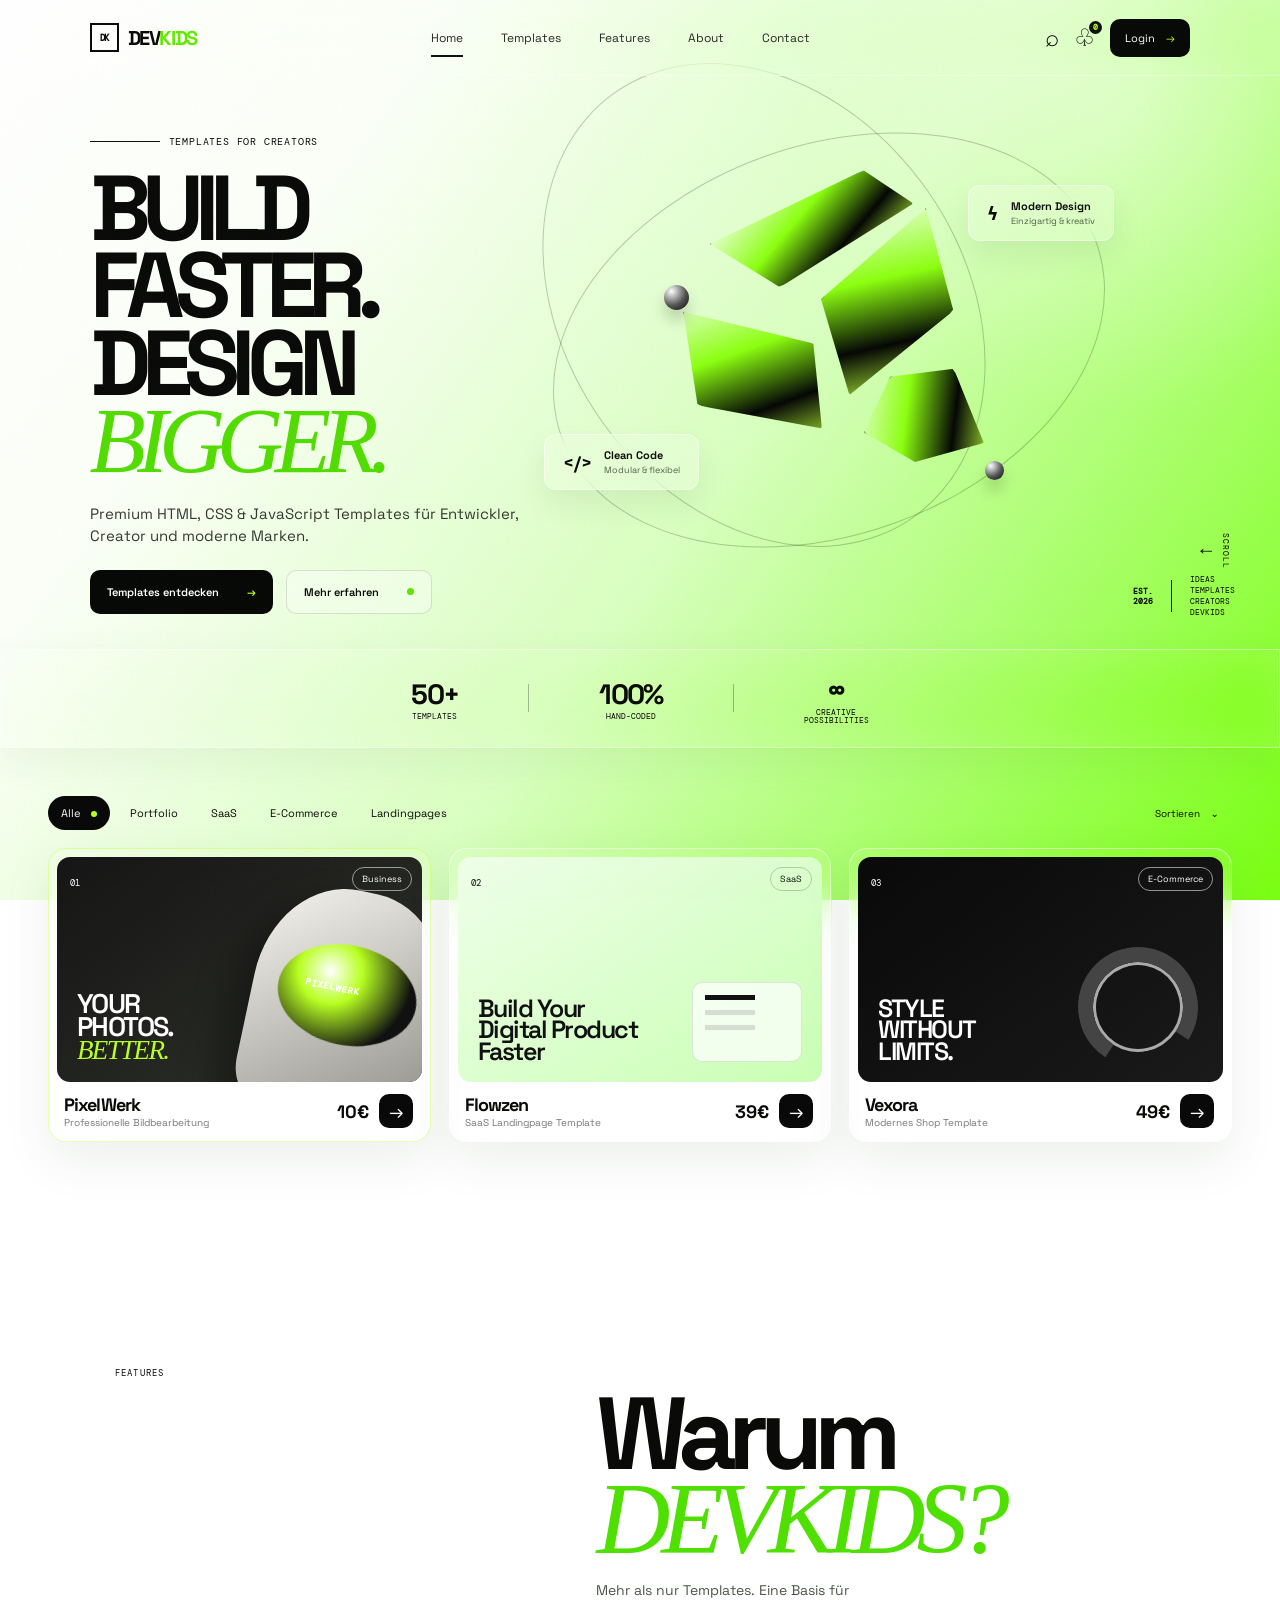
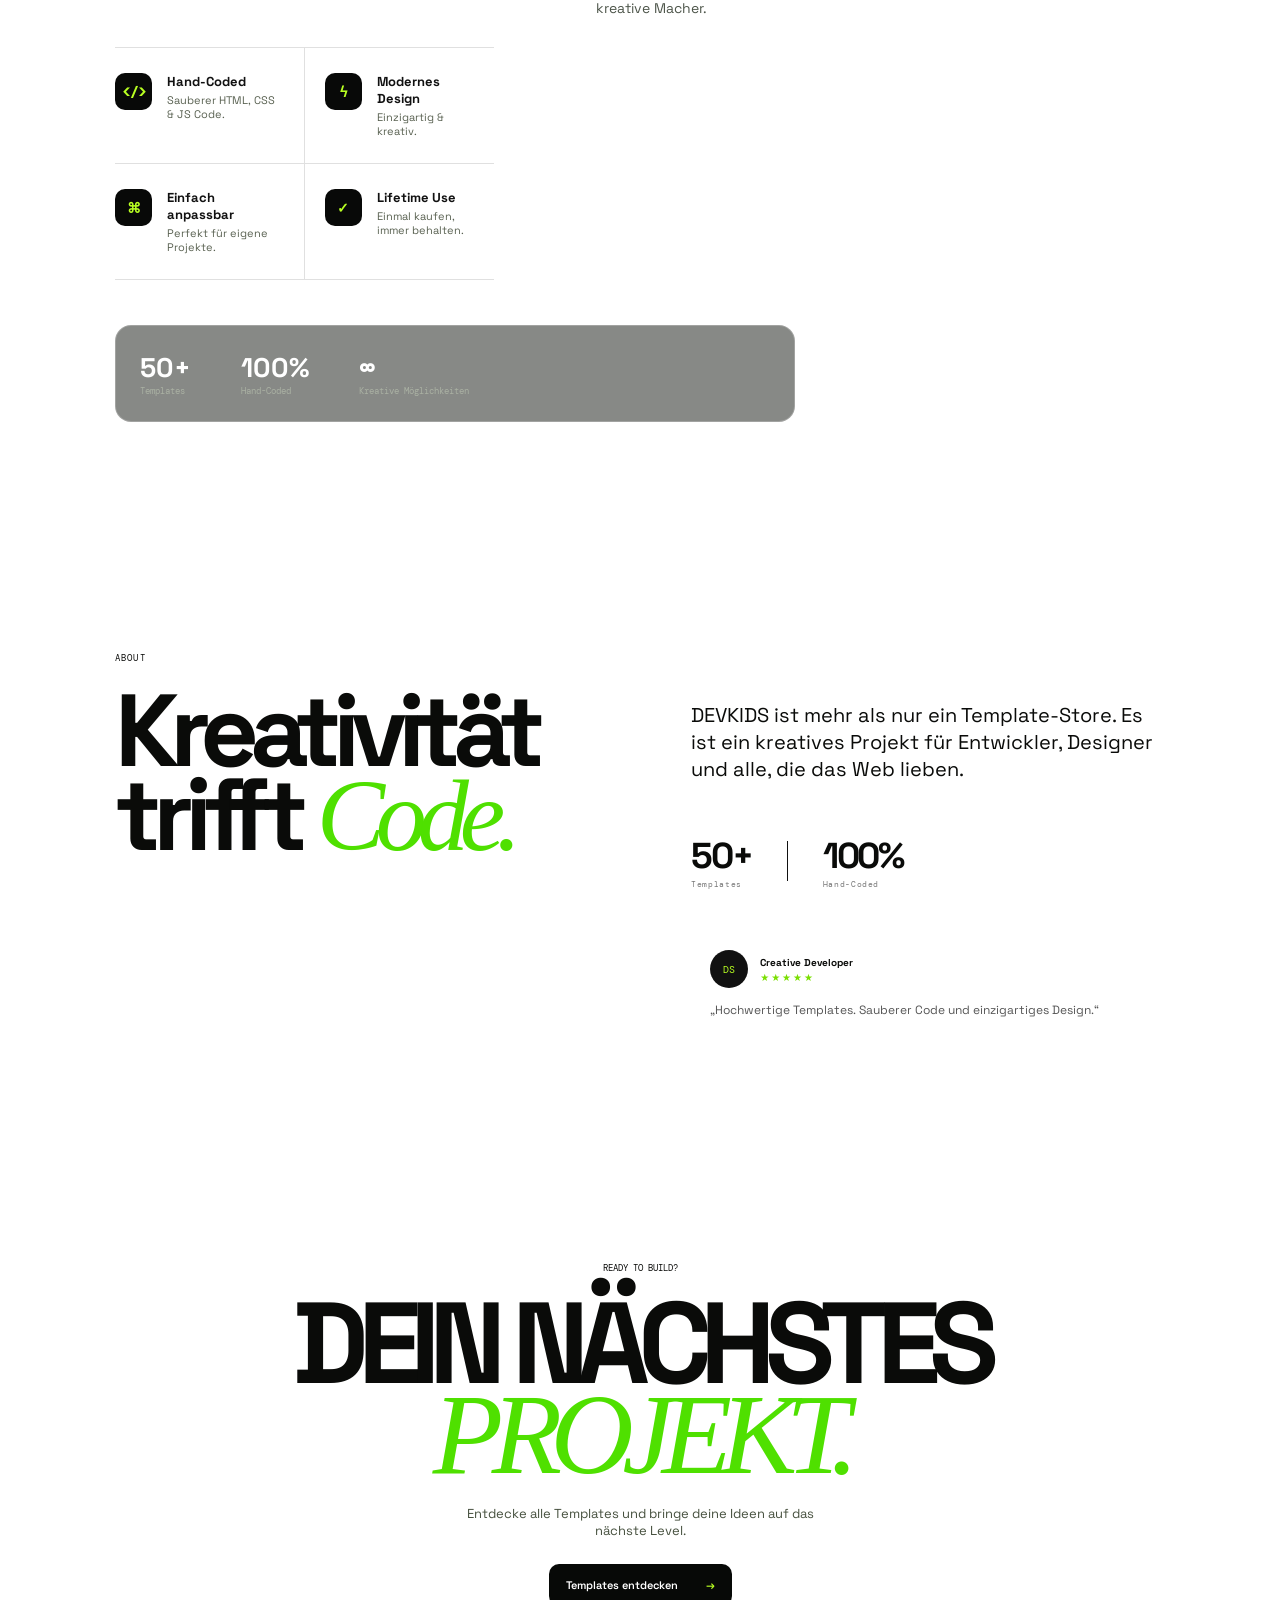
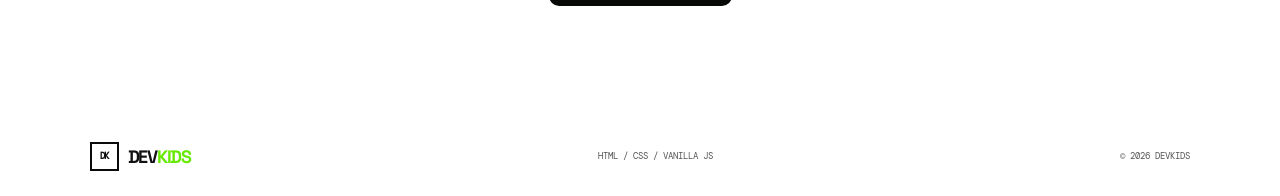
==== commit 391d2288: "Change PixelWerk card to More details" ====
--- a/index.html
+++ b/index.html
@@ -63,7 +63,7 @@
       <div class="template-grid">
         <article class="product-card pixelwerk-card" data-category="landing">
           <div class="product-preview preview-pixelwerk"><span class="number">01</span><span class="pill">Business</span><div class="preview-copy">YOUR<br>PHOTOS.<br><em>BETTER.</em></div><div class="preview-photo"></div></div>
-          <div class="product-meta"><div><h3>PixelWerk</h3><p>Professionelle Bildbearbeitung</p></div><strong>DOWNLOAD</strong><a href="templates/pixelwerk/pixelwerk.html" download="pixelwerk-template.html" aria-label="PixelWerk Template herunterladen">↓</a></div>
+          <div class="product-meta"><div><h3>PixelWerk</h3><p>Professionelle Bildbearbeitung</p></div><strong>10€</strong><a href="templates/pixelwerk/detail.html" aria-label="Mehr über PixelWerk erfahren">→</a></div>
         </article>
         <article class="product-card" data-category="saas">
           <div class="product-preview preview-light"><span class="number">02</span><span class="pill">SaaS</span><div class="preview-copy">Build Your<br>Digital Product<br>Faster</div><div class="mini-ui"></div></div>
